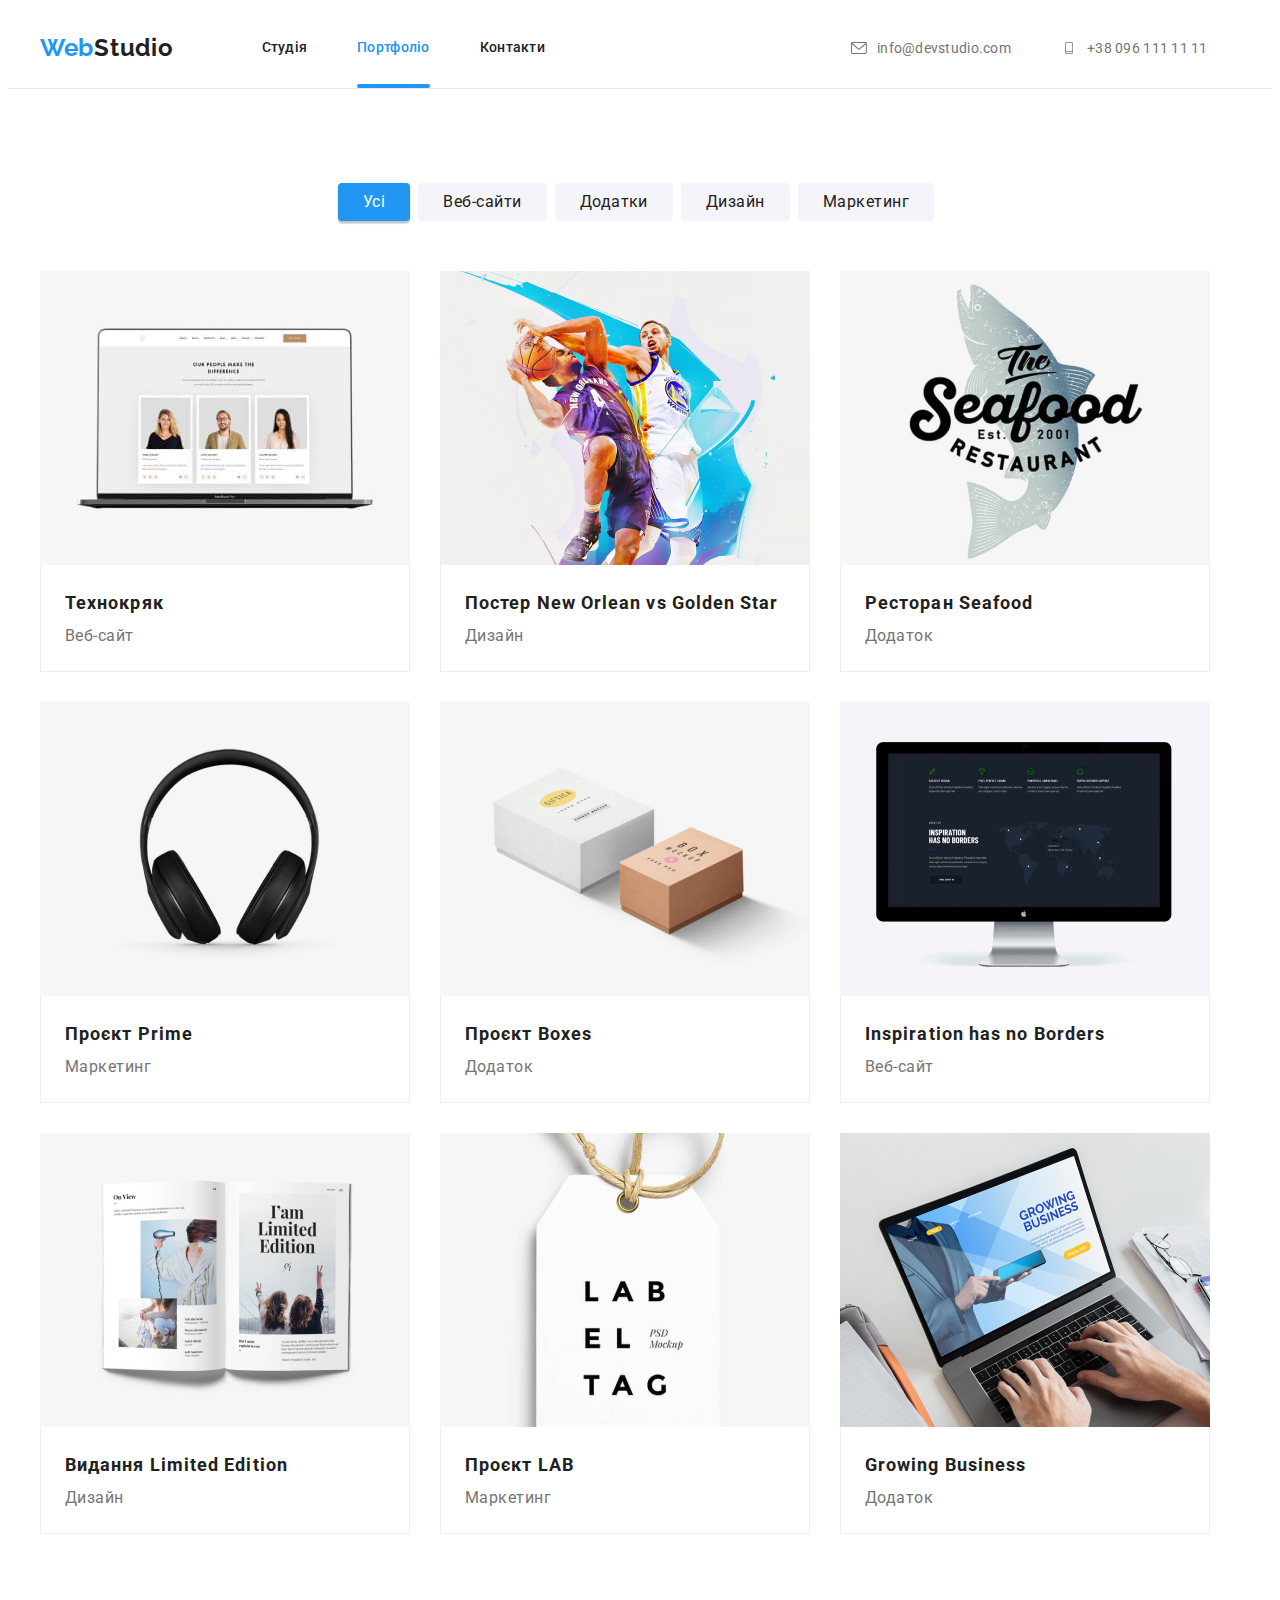
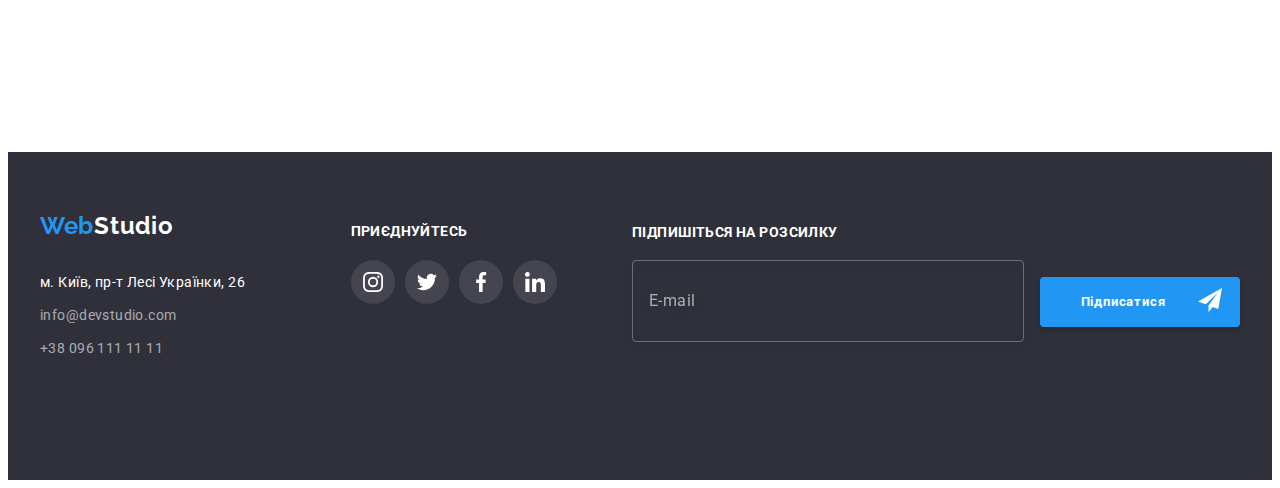
==== portfolio.html @ 5aa911b7 "Add files via upload" ====
<!DOCTYPE html>
<html lang="uk">
  <head>
    <meta charset="UTF-8" />
    <meta http-equiv="X-UA-Compatible" content="IE=edge" />
    <meta name="viewport" content="width=device-width, initial-scale=1.0" />
    <title>WebStudio</title>
    <link
      rel="stylesheet"
      href="https://cdnjs.cloudflare.com/ajax/libs/modern-normalize/1.1.0/modern-normalize.min.css"
      integrity="sha512-wpPYUAdjBVSE4KJnH1VR1HeZfpl1ub8YT/NKx4PuQ5NmX2tKuGu6U/JRp5y+Y8XG2tV+wKQpNHVUX03MfMFn9Q=="
      crossorigin="anonymous"
      referrerpolicy="no-referrer"
    />
    <link rel="stylesheet" href="./css/main.min.css" />
    <link rel="preconnect" href="https://fonts.googleapis.com" />
    <link rel="preconnect" href="https://fonts.gstatic.com" crossorigin />
    <link
      href="https://fonts.googleapis.com/css2?family=Raleway:wght@700&family=Roboto:wght@400;500;700;900&display=swap"
      rel="stylesheet"
    />
  </head>
  <body>
    <!----------------- HEADER ----------------------->

     <header class="header">
      <nav class="container header__nav">
        <a class="header__logo logo" href="#"
          >Web<span class="header__logo--color">Studio</span></a
        >
        <ul class="site-nav__list list">
          <li class="site-nav__item">
            <a
              href="./index.html"
              class="site-nav__link"
              >Студія</a
            >
          </li>
          <li class="site-nav__item">
            <a href="./portfolio.html" class="site-nav__link site-nav__link--current">Портфоліо</a>
          </li>
          <li class="site-nav__item">
            <a href="./contacts.html" class="site-nav__link">Контакти</a>
          </li>
        </ul>
        <ul class="auth-nav__list list">
          <li class="auth-nav__item">
            <a class="auth-nav__link" href="mailto:info@devstudio.com">
              <svg class="auth-nav__icon" width="16px" height="12px">
                <use href="./images/icons.svg#icon-mail"></use>
              </svg>
              info@devstudio.com</a
            >
          </li>
          <li class="auth-nav__item">
            <a class="auth-nav__link" href="tel:+380961111111">
              <svg class="auth-nav__icon" width="10px" height="16px">
                <use href="./images/icons.svg#icon-phone"></use>
              </svg>
              +38 096 111 11 11</a
            >
          </li>
        </ul>
      </nav>
    </header>
    <main>
      <!-----------our services  -->
      <section class="services section">
        <div class="container">
          <h1 class="services__title--hidden">наші послуги</h1>
          <ul class="services__list">
            <li class="services__item">
              <button type="button" class="services__button services__button--current">Усі</button>
            </li>
            <li class="services__item">
              <button type="button" class="services__button">Веб-сайти</button>
            </li>
            <li class="services__item">
              <button type="button" class="services__button">Додатки</button>
            </li>
            <li class="services__item">
              <button type="button" class="services__button">Дизайн</button>
            </li>
            <li class="services__item">
              <button type="button" class="services__button">Маркетинг</button>
            </li>
          </ul>
        </div>
        <!-----------------pages ---------------->
        <div class="container">
          <ul class="gallery__list">
            <li class="gallery__item">
              <a href="#" class="gallery__link">
                <div class="gallery__overlay">
                  <img
                    src="./images/img-2-1.jpg"
                    alt="єкран ноутбуку"
                    width="370"
                    height="294"
                  />
                  <p class="gallery__text">
                    Ресурс пропонує комплексні пропозиції з різним рівнем
                    функціоналу та сервісів. Все це дозволить відвідувачу
                    отримати вичерпні відомості про компанію чи приватну особу.
                  </p>
                </div>
                <div class="cards">
                  <h2 class="card__name">Технокряк</h2>
                  <p class="card__description">Веб-сайт</p>
                </div>
              </a>
            </li>
            <li class="gallery__item">
              <a href="#" class="gallery__link">
                <div class="gallery__overlay">
                  <img
                    src="./images/img-2-2.jpg"
                    alt="постер боскетболістів"
                    width="370"
                    height="294"
                  />
                  <p class="gallery__text">
                    Ресурс пропонує комплексні пропозиції з різним рівнем
                    функціоналу та сервісів. Все це дозволить відвідувачу
                    отримати вичерпні відомості про компанію чи приватну особу.
                  </p>
                </div>
                <div class="cards">
                  <h2 class="card__name">Постер New Orlean vs Golden Star</h2>
                  <p class="card__description">Дизайн</p>
                </div>
              </a>
            </li>
            <li class="gallery__item">
              <a href="#" class="gallery__link">
                <div class="gallery__overlay">
                  <img
                    src="./images/img-2-3.jpg"
                    alt="лого ресторану"
                    width="370"
                    height="294"
                  />
                  <p class="gallery__text">
                    Ресурс пропонує комплексні пропозиції з різним рівнем
                    функціоналу та сервісів. Все це дозволить відвідувачу
                    отримати вичерпні відомості про компанію чи приватну особу.
                  </p>
                </div>
                <div class="cards">
                  <h2 class="card__name">Ресторан Seafood</h2>
                  <p class="card__description">Додаток</p>
                </div>
              </a>
            </li>
            <li class="gallery__item">
              <a href="#" class="gallery__link">
                <div class="gallery__overlay">
                  <img
                    src="./images/img-2-4.jpg"
                    alt="навушники"
                    width="370"
                    height="294"
                  />
                  <p class="gallery__text">
                    Ресурс пропонує комплексні пропозиції з різним рівнем
                    функціоналу та сервісів. Все це дозволить відвідувачу
                    отримати вичерпні відомості про компанію чи приватну особу.
                  </p>
                </div>
                <div class="cards">
                  <h2 class="card__name">Проєкт Prime</h2>
                  <p class="card__description">Маркетинг</p>
                </div>
              </a>
            </li>
            <li class="gallery__item">
              <a href="#" class="gallery__link">
                <div class="gallery__overlay">
                  <img
                    src="./images/img-2-5.jpg"
                    alt="пара коробок"
                    width="370"
                    height="294"
                  />
                  <p class="gallery__text">
                    Ресурс пропонує комплексні пропозиції з різним рівнем
                    функціоналу та сервісів. Все це дозволить відвідувачу
                    отримати вичерпні відомості про компанію чи приватну особу.
                  </p>
                </div>
                <div class="cards">
                  <h2 class="card__name">Проєкт Boxes</h2>
                  <p class="card__description">Додаток</p>
                </div>
              </a>
            </li>
            <li class="gallery__item">
              <a href="#" class="gallery__link">
                <div class="gallery__overlay">
                  <img
                    src="./images/img-2-6.jpg"
                    alt="монітор"
                    width="370"
                    height="294"
                  />
                  <p class="gallery__text">
                    Ресурс пропонує комплексні пропозиції з різним рівнем
                    функціоналу та сервісів. Все це дозволить відвідувачу
                    отримати вичерпні відомості про компанію чи приватну особу.
                  </p>
                </div>
                <div class="cards">
                  <h2 class="card__name">Inspiration has no Borders</h2>
                  <p class="card__description">Веб-сайт</p>
                </div>
              </a>
            </li>
            <li class="gallery__item">
              <a href="#" class="gallery__link">
                <div class="gallery__overlay">
                  <img
                    src="./images/img-2-7.jpg"
                    alt="розгорнута книга"
                    width="370"
                    height="294"
                  />
                  <p class="gallery__text">
                    Ресурс пропонує комплексні пропозиції з різним рівнем
                    функціоналу та сервісів. Все це дозволить відвідувачу
                    отримати вичерпні відомості про компанію чи приватну особу.
                  </p>
                </div>
                <div class="cards">
                  <h2 class="card__name">Видання Limited Edition</h2>
                  <p class="card__description">Дизайн</p>
                </div>
              </a>
            </li>
            <li class="gallery__item">
              <a href="#" class="gallery__link">
                <div class="gallery__overlay">
                  <img
                    src="./images/img-2-8.jpg"
                    alt="лейбл "
                    width="370"
                    height="294"
                  />
                  <p class="gallery__text">
                    Ресурс пропонує комплексні пропозиції з різним рівнем
                    функціоналу та сервісів. Все це дозволить відвідувачу
                    отримати вичерпні відомості про компанію чи приватну особу.
                  </p>
                </div>
                <div class="cards">
                  <h2 class="card__name">Проєкт LAB</h2>
                  <p class="card__description">Маркетинг</p>
                </div>
              </a>
            </li>
            <li class="gallery__item">
              <a href="#" class="gallery__link">
                <div class="gallery__overlay">
                  <img
                    src="./images/img-2-9.jpg"
                    alt="ноутбук"
                    width="370"
                    height="294"
                  />
                  <p class="gallery__text">
                    Ресурс пропонує комплексні пропозиції з різним рівнем
                    функціоналу та сервісів. Все це дозволить відвідувачу
                    отримати вичерпні відомості про компанію чи приватну особу.
                  </p>
                </div>
                <div class="cards">
                  <h2 class="card__name">Growing Business</h2>
                  <p class="card__description">Додаток</p>
                </div>
              </a>
            </li>
          </ul>
        </div>
      </section>
    </main>
    <!---------------------footer ------------------------>

    <footer class="footer">
      <div class="container footer">
        <div class="footer__contact">
          <a href="./index.html" class="footer__logo logo"
            >Web<span class="footer__logo--color">Studio</span></a
          >
          <address>
            <ul class="contact__list">
              <li class="contact__item">
                <a
                  class=" contact__link"
                  href="https://goo.gl/maps/86U5GBCqMfjBJhed8"
                  target="_blank"
                  rel="noopener noreferrer nofollow"
                  >м. Київ, пр-т Лесі Українки, 26</a
                >
              </li>
              <li class="contact__item">
                <a class="contact__link contact__link--color" href="mailto:info@devstudio.com"
                  >info@devstudio.com</a
                >
              </li>
              <li class="contact__item">
                <a class="contact__link contact__link--color" href="tel:+380961111111"
                  >+38 096 111 11 11</a
                >
              </li>
            </ul>
          </address>
        </div>
        <div class="social">
          <h3 class="social__title">приєднуйтесь</h3>
          <ul class="social__list">
            <li class="social__item">
              <button class="social__button">
                <svg class="social__icon" width="20px" height="20px">
                  <use href="./images/icons.svg#icon-instagram"></use>
                </svg>
              </button>
            </li>
            <li class="social__item">
              <button class="social__button">
                <svg class="social__icon" width="20px" height="20px">
                  <use href="./images/icons.svg#icon-twitter"></use>
                </svg>
              </button>
            </li>
            <li class="social__item">
              <button class="social__button">
                <svg class="social__icon" width="20px" height="20px">
                  <use href="./images/icons.svg#icon-facebook"></use>
                </svg>
              </button>
            </li>
            <li class="social__item">
              <button class="social__button">
                <svg class="social__icon" width="20px" height="20px">
                  <use href="./images/icons.svg#icon-linkedin"></use>
                </svg>
              </button>
            </li>
          </ul>
        </div>
        <div class="mailing">
          <h3 class="mailing__title">підпишіться на розсилку</h3>
          <input class="mailing__email" type="email" placeholder="E-mail"  />
          <span class="mailing__span">
            <button class="mailing__button" type="submit" >Підписатися</button>
          <svg class="mailing__icon" width="24px" height="24px">
            <use href="./images/icons.svg#icon-telegram"></use>
          </svg>
          </span>
        </div>
      </div>
    </footer>
  </body>
</html>
---- css/main.min.css ----
p,h1,h2,h3,h4,h5,h6{margin:0}ul{margin:0;padding:0;font-style:normal}button{cursor:pointer}body{font-family:"Raleway","Roboto";font-style:normal}a{color:var(--primary-color);text-decoration:none}li{list-style:none}img{width:100%}.container{padding-left:15px;padding-right:15px;margin-left:auto;margin-right:auto}@media screen and (min-width: 480px){.container{width:480px}}@media screen and (min-width: 768px){.container{width:768px}}@media screen and (min-width: 1200px){.container{width:1200px}}.section{padding-top:60px;padding-bottom:60px}@media screen and (min-width: 1200px){.section{padding-top:94px;padding-bottom:94px}}.header{border-bottom:1px solid #ececec}.header__nav{display:flex;align-items:center;justify-content:space-between}.menu-mobile{display:none}.menu-mobile.is-open{display:block;position:absolute;background-color:#fff;top:0;left:0;width:100%;height:796px;padding-top:48px;padding-left:40px}.menu-button{border:0;background-color:#fff}.menu-button:hover,.menu-button:focus{fill:#2196f3}.menu-mobile__list{margin-bottom:302px}.menu-mobile__item{font-family:"Roboto";font-style:normal;font-weight:500;font-size:40px;line-height:47px;margin-bottom:32px;letter-spacing:.02em}.menu-mobile__item:hover,.menu-mobile__item:focus{color:#2196f3}.menu-mobile__link{display:block;font-family:"Roboto";font-style:normal;font-weight:500;font-size:34px;line-height:1.1764705882;letter-spacing:.02em;color:#757575;margin-bottom:32px}.menu-mobile__link:hover,.menu-mobile__link:focus{color:#2196f3}.menu-mobile__social-list{display:flex;justify-content:space-between}.menu-mobile__social-item{font-family:"Roboto";font-style:normal;font-weight:500;font-size:18px;line-height:22px;letter-spacing:.02em;color:#2196f3;padding:10px;border-right:1px solid rgba(33,33,33,.2)}.button-cross{position:absolute;top:20px;right:0}@media screen and (min-width: 768px){.menu-button{display:none}}.logo{margin:0;font-family:"Raleway",sans-serif;font-weight:700;font-size:26px;line-height:1.19;letter-spacing:.03em;color:#2196f3}.header__logo--color{color:#212121}@media screen and (min-width: 768px){.logo{font-size:24px}}.list{display:none}@media screen and (min-width: 768px){.list{display:flex}.site-nav__list{margin-left:88px;margin-right:96px}.site-nav__item{position:relative;font-family:"Roboto",sans-serif;font-weight:500;font-size:14px;line-height:1.14;letter-spacing:.02em;margin-right:50px;padding:32px 0;color:#212121}.site-nav__item:last-child{margin-right:0}.site-nav__link{fill:#757575;transition:color 250ms cubic-bezier(0.4, 0, 0.2, 1),fill 250ms cubic-bezier(0.4, 0, 0.2, 1)}.site-nav__link:hover,.site-nav__link:focus{color:#2196f3;fill:#2196f3}.site-nav__link::after{position:absolute;content:"";bottom:0;left:0;width:100%;height:4px;background:#2196f3;border-radius:2px;transform:scaleX(0);transition:transform 250ms cubic-bezier(0.4, 0, 0.2, 1)}.site-nav__link:hover::after{transform:scaleX(1)}.site-nav__link--current{color:#2196f3}.site-nav__link--current::after{transform:scaleX(1)}}@media screen and (min-width: 1200px){.list{display:flex}.site-nav__item{position:relative;font-family:"Roboto",sans-serif;font-weight:500;font-size:14px;line-height:1.14;letter-spacing:.02em;margin-right:50px;padding:32px 0;color:#212121}.site-nav__item:last-child{margin-right:0}.site-nav__link{fill:#757575;transition:color 250ms cubic-bezier(0.4, 0, 0.2, 1),fill 250ms cubic-bezier(0.4, 0, 0.2, 1)}.site-nav__link:hover,.site-nav__link:focus{color:#2196f3;fill:#2196f3}.site-nav__link::after{position:absolute;content:"";bottom:0;left:0;width:100%;height:4px;background:#2196f3;border-radius:2px;transform:scaleX(0);transition:transform 250ms cubic-bezier(0.4, 0, 0.2, 1)}.site-nav__link:hover::after{transform:scaleX(1)}.site-nav__link--current{color:#2196f3}.site-nav__link--current::after{transform:scaleX(1)}}@media screen and (min-width: 768px){.auth-nav__list{display:block}.auth-nav__link{display:flex;align-items:center;width:100%;font-family:"Roboto",sans-serif;font-size:12px;line-height:16px;letter-spacing:.02em;color:#757575;margin-right:50px;fill:#757575}.auth-nav__link:hover,.auth-nav__link:focus{color:#2196f3;fill:#2196f3;transition:color 250ms cubic-bezier(0.4, 0, 0.2, 1),fill 250ms cubic-bezier(0.4, 0, 0.2, 1)}.auth-nav__icon{width:16px;height:12px;margin-right:10px}}@media screen and (min-width: 1200px){.auth-nav__list{display:flex;margin-left:210px}.auth-nav__link{display:flex;align-items:center;width:100%;font-family:"Roboto",sans-serif;font-size:14px;line-height:16px;letter-spacing:.02em;color:#757575;margin-right:50px;fill:#757575}.auth-nav__link:hover,.auth-nav__link:focus{color:#2196f3;fill:#2196f3;transition:color 250ms cubic-bezier(0.4, 0, 0.2, 1),fill 250ms cubic-bezier(0.4, 0, 0.2, 1)}.auth-nav__icon{width:16px;height:12px;margin-right:10px}}.hero{width:100%;background-repeat:no-repeat;background-size:cover;text-align:center;background-image:linear-gradient(to right, rgba(47, 48, 58, 0.4), rgba(47, 48, 58, 0.4)),url("/images/bcg-mob.jpg")}@media screen and (min-width: 768px){.hero{background-image:linear-gradient(to right, rgba(47, 48, 58, 0.4), rgba(47, 48, 58, 0.4)),url("/images/bcg-tablet.jpg")}}.hero__title{width:360px;font-family:"Roboto",sans-serif;font-size:26px;line-height:1.6153846154;letter-spacing:.06em;text-transform:uppercase;margin:0 auto;padding-top:118px;color:#fff;text-align:center}.hero__button{font-family:"Roboto",sans-serif;font-weight:700;font-size:16px;line-height:1.875;letter-spacing:.06em;border:none;border-radius:4px;padding:10px 24px;margin-top:30px;background-color:#2196f3;color:#fff;box-shadow:0px 4px 4px rgba(0,0,0,.15);cursor:pointer;transition:background-color 250ms var(--timing-function)}.hero__button:hover,.hero__button:focus{background-color:#188ce8}@media screen and (min-width: 1200px){.hero{height:600px;color:#fff;text-align:center;background-repeat:no-repeat;background-position:center;background-image:linear-gradient(to right, rgba(47, 48, 58, 0.4), rgba(47, 48, 58, 0.4)),url("../images/background-img.jpg")}.hero__title{width:696px;font-family:"Roboto",sans-serif;font-size:44px;line-height:1.36;padding-top:106px}.hero__button{font-family:"Roboto",sans-serif;font-weight:700;font-size:16px;line-height:1.87;letter-spacing:.06em;border:none;border-radius:4px;padding:10px 32px;margin-top:30px;background-color:#2196f3;color:#fff;box-shadow:0px 4px 4px rgba(0,0,0,.15);cursor:pointer;transition:background-color 250ms var(--timing-function)}.hero__button:hover,.hero__button:focus{background-color:#188ce8}}.backdrop{display:block;position:fixed;top:0;left:0;width:100%;height:100%;background-color:rgba(0,0,0,.2);opacity:1;transition:opacity 1200ms cubic-bezier(0.4, 0, 0.2, 1)}.backdrop.is-hidden{opacity:0;pointer-events:none}.backdrop.is-hidden .modal{transform:translate(-50%, -50%) scale(0.3)}@media screen and (min-width: 1200px){.backdrop{display:block;position:fixed;top:0;left:0;width:100%;height:100%;background-color:rgba(0,0,0,.2);opacity:1;transition:opacity 1200ms cubic-bezier(0.4, 0, 0.2, 1)}.backdrop.is-hidden{opacity:0;pointer-events:none}.backdrop.is-hidden .modal{transform:translate(-50%, -50%) scale(0.3)}}.modal{position:absolute;top:50%;left:50%;width:450px;padding:40px;background-color:#fff;transform:translate(-50%, -50%) scale(1) rotate(360deg);transition:transform 1200ms cubic-bezier(0.4, 0, 0.2, 1)}.topic-options{display:flex;flex-direction:column}.topic-options__title{font-family:"Roboto";font-weight:700;font-size:20px;line-height:23px;text-align:center;letter-spacing:.03em;color:#212121;margin-bottom:12px}.topic-options__label{position:relative;width:100%;text-align:left;font-family:"Roboto";font-weight:400;font-size:12px;line-height:14px;letter-spacing:.01em;color:#757575;justify-content:left}.topic-options__input{width:100%;height:40px;border:1px solid rgba(33,33,33,.2);border-radius:4px;padding-left:42px;padding-top:12px;padding-bottom:12px;margin-top:4px;margin-bottom:10px}.topic-options__input:hover,.topic-options__input:focus{border:1px solid #2196f3}.topic-options__input:hover+.topic-options__icon,.topic-options__input:focus+.topic-options__icon{fill:#2196f3;transition:background-color 250ms cubic-bezier(0.4, 0, 0.2, 1),fill 250ms cubic-bezier(0.4, 0, 0.2, 1)}.topic-options__icon{position:absolute;top:55%;left:13px;transform:translateY(-50%)}.topic-options__textarea{width:100%;height:120px;resize:none;padding:12px 16px;margin-bottom:20px;font-family:"Roboto";font-style:normal;font-weight:400;font-size:12px;line-height:14px;letter-spacing:.01em}.checkbox__label{display:flex;align-items:center;margin-bottom:30px;padding-left:13px;color:#757575;font-family:"Roboto";font-weight:400;font-size:12px;line-height:14px;letter-spacing:.01em}.checkbox__input{position:absolute;-webkit-appearance:none;-moz-appearance:none;appearance:none;display:inline-block}.checkbox__input:checked+.checkbox__icon{background-color:#2196f3;background-origin:border-box;border-color:#2196f3;transition:background-color 250ms cubic-bezier(0.4, 0, 0.2, 1)}.checkbox__icon{display:inline-block;width:16px;height:15px;background-image:url(../images/icon-check.svg);border:2px solid #2a2a2a;border-radius:2px;margin-right:7px}.checkbox__link{color:#2196f3;-webkit-text-decoration-line:underline;text-decoration-line:underline;margin-left:3px}.topic-options__button{display:flex;justify-content:center}.topic-options__send{background:#2196f3;border-radius:4px;padding:10px 52px;font-family:"Roboto";font-weight:700;font-size:16px;line-height:30px;letter-spacing:.06em;color:#fff;border:none;box-shadow:0px 4px 4px rgba(0,0,0,.15);transition:background-color 250ms cubic-bezier(0.4, 0, 0.2, 1)}.topic-options__send:hover,.topic-options__send:focus{background-color:#188ce8}.topic-options__close-btn{position:absolute;right:8px;top:8px;width:30px;height:30px;border-radius:50%;background:#fff;border:1px solid rgba(0,0,0,.1)}.topic-options__close-btn:hover .topic-options__icon-close{fill:#2196f3}.topic-options__icon-close{fill:#000}.features__title--hidden,.services__title--hidden{position:absolute;width:1px;height:1px;margin:-1px;border:0;padding:0;white-space:nowrap;overflow:hidden}.features__title{font-family:"Roboto",sans-serif;font-size:14px;line-height:1.14;letter-spacing:.03em;text-transform:uppercase;margin-bottom:10px;color:#212121;text-align:center}.features__item{width:100%}.features__item:nth-last-child(1){margin-right:0}.features__text{font-family:"Roboto",sans-serif;font-size:14px;line-height:1.71;letter-spacing:.03em;color:#757575;margin-bottom:30px}.features__icon{display:flex;height:120px;background:#f5f4fa;border-radius:4px;margin-bottom:30px;justify-content:center;align-items:center}@media screen and (min-width: 768px)and (max-width: 1199px){.features__title{text-align:left}.features__list{display:flex;flex-wrap:wrap;gap:30px}.features__item{width:100%;flex-basis:calc((100% - 90px)/2)}}@media screen and (min-width: 1200px){.features__list{display:flex;justify-content:space-between}.features__item{width:270px;margin-right:30px}.features__item:nth-last-child(1){margin-right:0}.features__text{font-family:"Roboto",sans-serif;font-size:14px;line-height:1.71;letter-spacing:.03em;color:#757575}.features__icon{display:flex;height:120px;background:#f5f4fa;border-radius:4px;margin-bottom:30px;justify-content:center;align-items:center}}.work{display:none}@media screen and (min-width: 1200px){.work{display:block;text-align:center}.work__list{display:flex}.work__title{font-family:"Roboto",sans-serif;font-size:36px;line-height:1.16;letter-spacing:.03em;margin-bottom:50px;color:#212121}.work__item{position:relative;display:flex}.work__item:not(:last-child){margin-right:30px}.work__text{position:absolute;width:100%;height:70px;bottom:0;background:rgba(47,48,58,.8);font-family:"Roboto";font-size:14px;line-height:16px;padding-top:27px;letter-spacing:.03em;text-transform:uppercase;color:#fff}}.team{background:#f5f4fa;text-align:center}.team__title{font-family:"Roboto",sans-serif;font-size:28px;line-height:1.1785714286;letter-spacing:.03em;padding-bottom:30px;color:#212121}.team__item{background:#fff;box-shadow:0px 1px 3px rgba(0,0,0,.12),0px 1px 1px rgba(0,0,0,.14),0px 2px 1px rgba(0,0,0,.2);border-radius:0px 0px 4px 4px;margin-bottom:20px}.team__name{font-family:"Roboto",sans-serif;font-weight:500;font-size:16px;line-height:1.18;letter-spacing:.03em;padding-top:30px;color:#212121}.team__profession{font-family:"Roboto",sans-serif;font-size:16px;line-height:1.18;letter-spacing:.03em;padding-top:10px;padding-bottom:30px;color:#757575}.social-link__button{width:44px;height:44px;background-color:inherit;border:none;border-radius:50%;padding:12px;margin-bottom:30px;fill:#757575;transition:background-color 250ms cubic-bezier(0.4, 0, 0.2, 1),fill 250ms cubic-bezier(0.4, 0, 0.2, 1)}.social-link__button:hover{background-color:#2196f3;fill:#fff}.social-link__icon{width:20px;height:20px}@media screen and (min-width: 768px)and (max-width: 1199px){.team__list{display:flex;flex-wrap:wrap;gap:30px}.team__item{width:100%;flex-basis:calc((100% - 60px)/2)}}@media screen and (min-width: 1200px){.team__title{font-family:"Roboto",sans-serif;font-size:36px;line-height:1.16;padding-bottom:50px}.team__list{display:flex}.team__item:not(:last-child){margin-right:30px}}.clients__list{display:flex;flex-wrap:wrap;gap:30px}.clients__title{font-family:"Roboto";font-size:28px;line-height:1.1785714286;text-align:center;letter-spacing:.03em;margin-bottom:30px;color:#212121}.clients__button{width:210px;height:92px;padding:16px 32px;background-color:unset;border:1px solid #afb1b8;border-radius:4px;fill:#afb1b8;transition:border-color 250ms cubic-bezier(0.4, 0, 0.2, 1),fill 250ms cubic-bezier(0.4, 0, 0.2, 1)}.clients__button:hover,.clients__button:focus{fill:#2196f3;border-color:#2196f3}.clients__item{flex-basis:calc((100% - 60px)/2)}@media screen and (min-width: 768px){.clients__item{flex-basis:calc((100% - 90px)/3)}}@media screen and (min-width: 1200px){.clients__button{width:170px}.clients__item{flex-basis:calc((100% - 180px)/6)}}.footer{background-color:#2f303a;text-align:center}.footer__logo--color{color:#fff}@media screen and (min-width: 768px){.footer__tablet{display:flex;flex-wrap:wrap;justify-content:space-between;align-items:baseline}}@media screen and (min-width: 1200px){.footer{display:flex;text-align:left;justify-content:space-between;padding-bottom:30px}.footer__tablet{display:flex}.footer__contact{padding-top:60px}}.contact__list{margin-top:20px;margin-bottom:60px}.contact__item{margin-top:8px}.contact__link{font-family:"Roboto",sans-serif;font-size:14px;line-height:1.71;letter-spacing:.03em;color:#fff;margin-bottom:9px}.contact__link:hover,.contact__link:focus{color:#2196f3}.contact__link--color{color:rgba(255,255,255,.6)}@media screen and (min-width: 1200px){.contact__item:first-child{margin-top:30px}.contact__item:not(:last-child){margin-bottom:9px}}.social__title{font-family:"Roboto";font-size:14px;line-height:1.14;letter-spacing:.03em;margin-bottom:20px;text-transform:uppercase;color:#fff}.social__list{display:flex;justify-content:center;margin-bottom:60px}.social__item:not(:last-child){margin-right:10px}.social__button{border-radius:50%;width:44px;height:44px;border:none;padding:12px;fill:#fff;background:rgba(255,255,255,.1);transition:background-color 250ms cubic-bezier(0.4, 0, 0.2, 1)}.social__button:hover,.social__button:focus{background-color:#2196f3}@media screen and (min-width: 1200px){.social{margin-left:70px;padding-top:72px}.social__button{border-radius:50%;width:44px;height:44px;border:none;padding:12px;fill:#fff;background:rgba(255,255,255,.1);transition:background-color 250ms cubic-bezier(0.4, 0, 0.2, 1)}.social__button:hover,.social__button:focus{background-color:#2196f3}}.mailing__title{font-family:"Roboto";font-size:14px;line-height:16px;letter-spacing:.03em;text-transform:uppercase;color:#fff;margin-bottom:20px}.mailing__email{width:100%;height:50px;padding:15px 16px;border:1px solid rgba(255,255,255,.3);filter:drop-shadow(0px 4px 4px rgba(0, 0, 0, 0.15));border-radius:4px;background-color:inherit;margin-bottom:20px;color:#fff}.mailing__email::-moz-placeholder{font-family:"Roboto";font-size:16px;line-height:1.25;letter-spacing:.03em;color:rgba(255,255,255,.6)}.mailing__email:-ms-input-placeholder{font-family:"Roboto";font-size:16px;line-height:1.25;letter-spacing:.03em;color:rgba(255,255,255,.6)}.mailing__email::placeholder{font-family:"Roboto";font-size:16px;line-height:1.25;letter-spacing:.03em;color:rgba(255,255,255,.6)}.mailing__button{width:200px;background:#2196f3;box-shadow:0px 4px 4px rgba(0,0,0,.15);border-radius:4px;font-family:"Roboto";font-weight:700;line-height:30px;letter-spacing:.06em;color:#fff;margin-left:12px;padding:10px 62px 10px 28px;border:none}.mailing__span{position:relative}.mailing__icon{position:absolute;left:80%;top:50%;transform:translateY(-50%)}@media screen and (min-width: 1200px){.mailing{margin-left:40px;padding-top:72px}.mailing__title{font-family:"Roboto";font-size:14px;line-height:16px;letter-spacing:.03em;text-transform:uppercase;color:#fff;margin-bottom:20px}.mailing__email{width:358px}.mailing__span{position:relative}.mailing__icon{position:absolute;left:80%;top:50%;transform:translateY(-50%)}}@media screen and (min-width: 1200px){.services__list{display:flex;justify-content:center;margin-bottom:50px}.services__item{margin-right:8px}.services__button{font-family:"Roboto",sans-serif;font-size:16px;line-height:1.62;letter-spacing:.03em;padding:6px 25px;background-color:#f5f4fa;border:0;border-radius:4px;cursor:pointer;color:#212121;transition:background-color 250ms cubic-bezier(0.4, 0, 0.2, 1),color 250ms cubic-bezier(0.4, 0, 0.2, 1)}.services__button:hover,.services__button:focus{background-color:#2196f3;color:#fff;box-shadow:0px 3px 1px rgba(0,0,0,.1),0px 1px 2px rgba(0,0,0,.08),0px 2px 2px rgba(0,0,0,.12)}.services__button--current{background-color:#2196f3;color:#fff;box-shadow:0px 3px 1px rgba(0,0,0,.1),0px 1px 2px rgba(0,0,0,.08),0px 2px 2px rgba(0,0,0,.12)}}@media screen and (min-width: 1200px){.gallery__list{display:flex;flex-wrap:wrap;padding-bottom:94px}.gallery__item{margin-right:30px;margin-bottom:30px}.gallery__item:hover{box-shadow:0px 1px 1px rgba(0,0,0,.12),0px 4px 4px rgba(0,0,0,.06),1px 4px 6px rgba(0,0,0,.16)}.gallery__item:nth-child(3n){margin-right:0px}.gallery__overlay{position:relative;display:flex}.gallery__overlay::before{position:absolute;content:"";width:100%;height:100%;background-color:rgba(33,150,243,.9);transform:scaleY(0);transform-origin:bottom;transition:transform 250ms cubic-bezier(0.4, 0, 0.2, 1)}.gallery__text{position:absolute;width:100%;height:100%;left:0;top:0;padding:63px 24px;font-size:18px;line-height:1.5555555556;letter-spacing:.03em;color:#fff;transform:scaleY(0);transform-origin:bottom;transition:transform 250ms cubic-bezier(0.4, 0, 0.2, 1)}.gallery__link:hover .gallery__overlay::before{transform:scaleY(1)}.gallery__link:hover .gallery__text{transform:scaleY(1)}}@media screen and (min-width: 1200px){.cards{border-right:1px solid #eee;border-left:1px solid #eee;border-bottom:1px solid #eee;padding:20px 24px}.card__name{font-family:"Roboto",sans-serif;font-size:18px;line-height:2;letter-spacing:.06em;color:#212121}.card__description{font-family:"Roboto",sans-serif;font-size:16px;line-height:1.88;letter-spacing:.03em;color:#757575}}/*# sourceMappingURL=main.min.css.map */
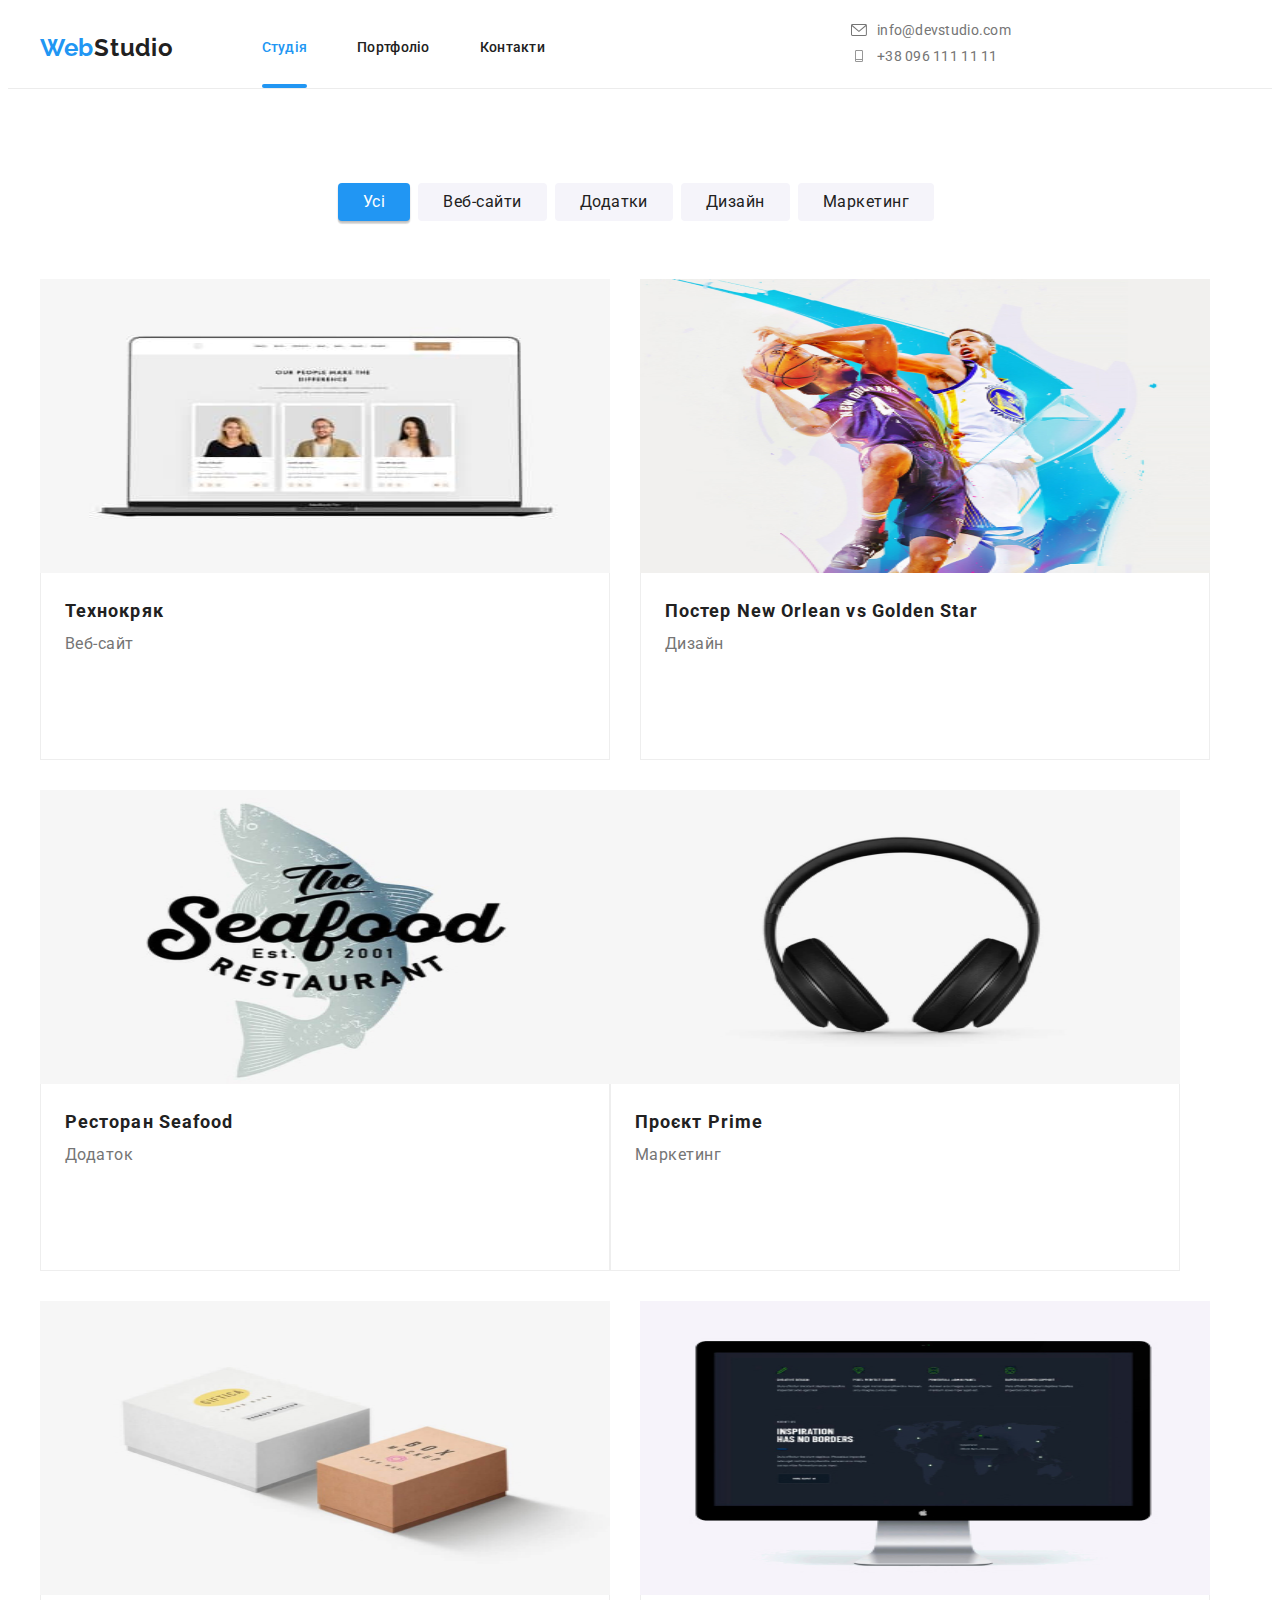
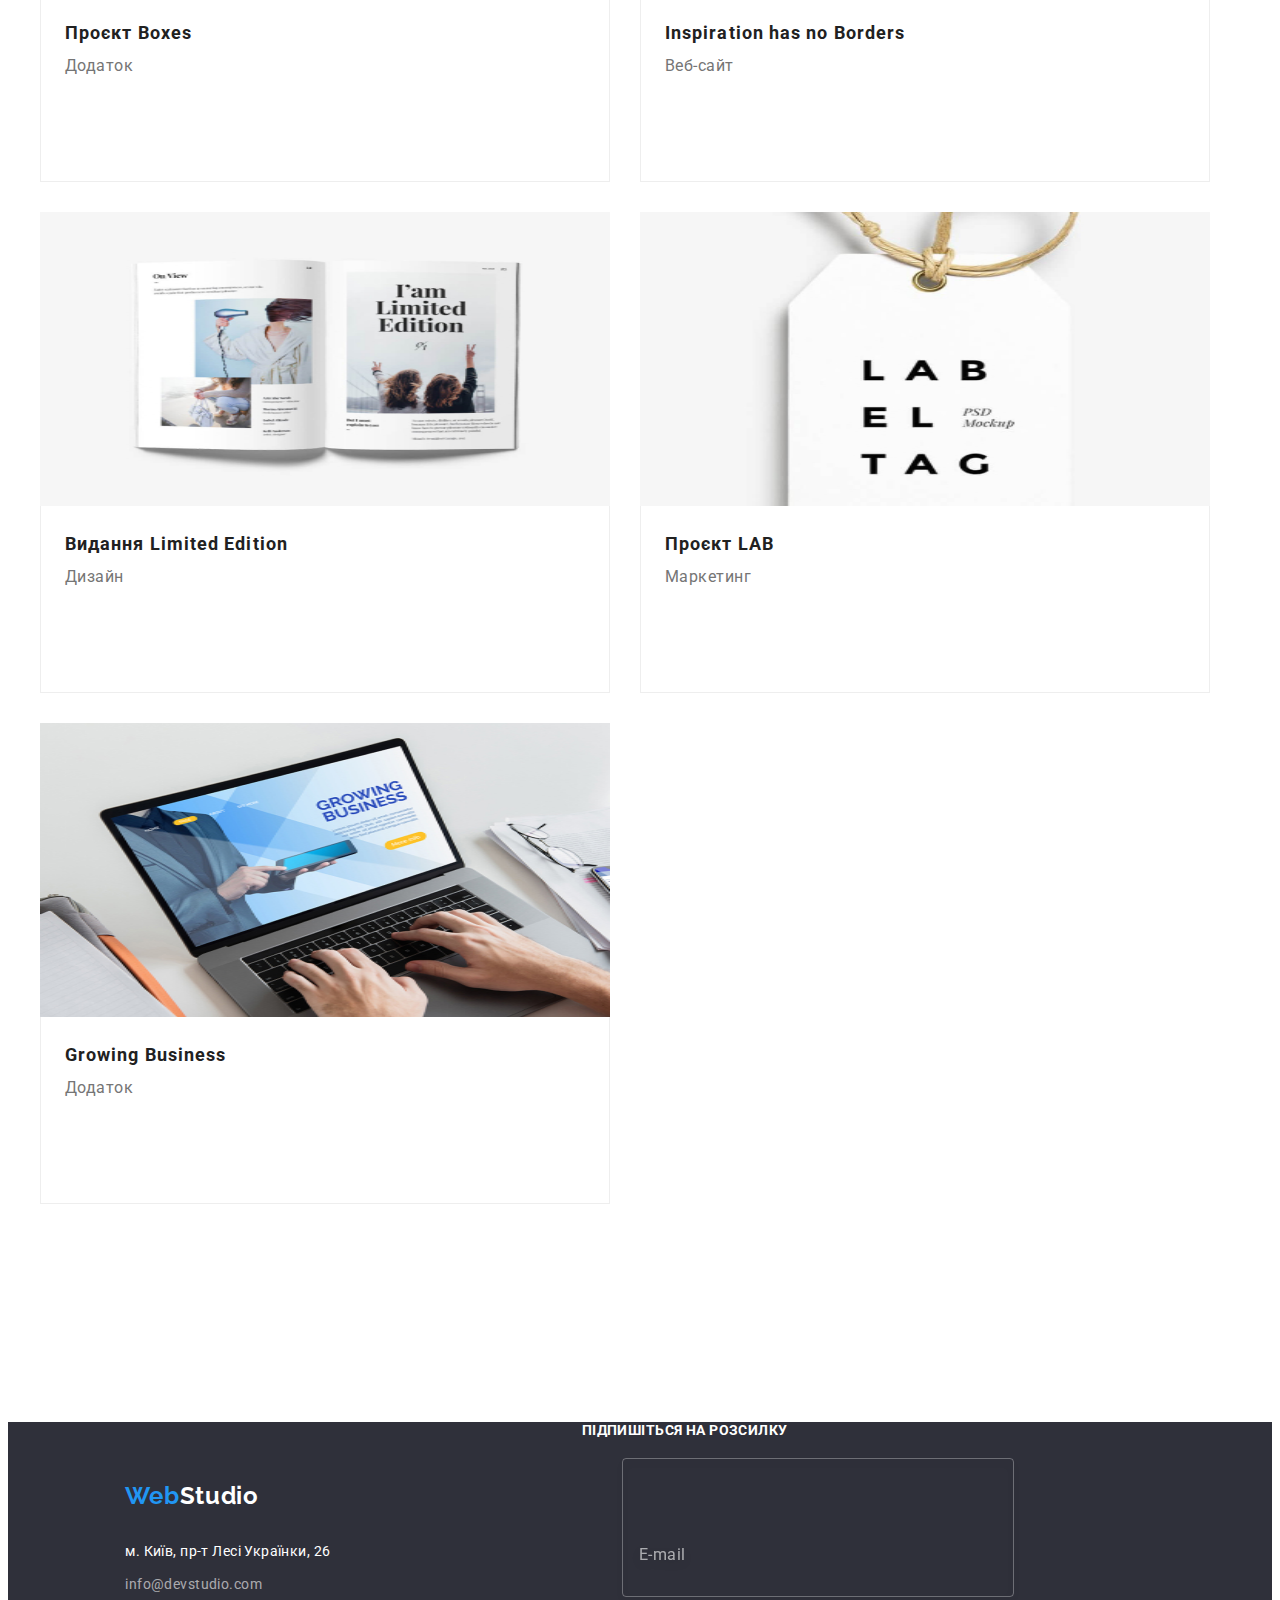
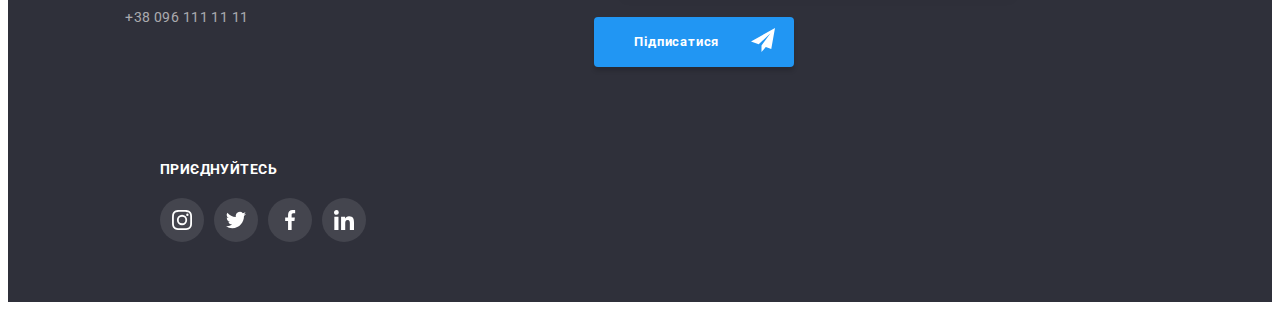
==== commit dcfd93e7: "ready" ====
--- a/portfolio.html
+++ b/portfolio.html
@@ -28,16 +28,48 @@
         <a class="header__logo logo" href="#"
           >Web<span class="header__logo--color">Studio</span></a
         >
+        <button type="button" class="menu-button js-open-menu">
+          <svg class="menu__icon" width="40px" height="40px">
+            <use class="icon-menu" href="./images/icons.svg#icon-menu"></use>
+          </svg>
+        </button>
+        <div class="menu-mobile js-menu-container">
+          <button type="button" class="menu-button button-cross js-close-menu">
+            <svg width="40px" height="40px">
+              <use
+                class="icon-cross"
+                href="./images/icons.svg#icon-cross2"
+              ></use>
+            </svg>
+          </button>
+          <ul class="menu-mobile__list">
+            <li class="menu-mobile__item">Студія</li>
+            <li class="menu-mobile__item"><a href="./portfolio.html">Портфоліо</a></li>
+            <li class="menu-mobile__item">Контакти</li>
+          </ul>
+          <a class="menu-mobile__link" href="tel:+380961111111"
+            >+380961111111</a
+          >
+          <a class="menu-mobile__link" href="mailto:info@devstudio.com"
+            >info@devstudio.com</a
+          >
+          <ul class="menu-mobile__social-list">
+            <li class="menu-mobile__social-item">Instagram</li>
+            <li class="menu-mobile__social-item">Twitter</li>
+            <li class="menu-mobile__social-item">Facebook</li>
+            <li class="menu-mobile__social-item">LinkedIn</li>
+          </ul>
+        </div>
         <ul class="site-nav__list list">
           <li class="site-nav__item">
             <a
               href="./index.html"
-              class="site-nav__link"
+              class="site-nav__link site-nav__link--current"
               >Студія</a
             >
           </li>
           <li class="site-nav__item">
-            <a href="./portfolio.html" class="site-nav__link site-nav__link--current">Портфоліо</a>
+            <a href="./portfolio.html" class="site-nav__link">Портфоліо</a>
           </li>
           <li class="site-nav__item">
             <a href="./contacts.html" class="site-nav__link">Контакти</a>
@@ -55,10 +87,7 @@
           <li class="auth-nav__item">
             <a class="auth-nav__link" href="tel:+380961111111">
               <svg class="auth-nav__icon" width="10px" height="16px">
-                <use href="./images/icons.svg#icon-phone"></use>
-              </svg>
-              +38 096 111 11 11</a
-            >
+                <use href="./images/icons.svg#icon-phone"></use></svg>+38 096 111 11 11</a>
           </li>
         </ul>
       </nav>
@@ -285,79 +314,86 @@
     <!---------------------footer ------------------------>
 
     <footer class="footer">
-      <div class="container footer">
-        <div class="footer__contact">
-          <a href="./index.html" class="footer__logo logo"
-            >Web<span class="footer__logo--color">Studio</span></a
-          >
-          <address>
-            <ul class="contact__list">
-              <li class="contact__item">
-                <a
-                  class=" contact__link"
-                  href="https://goo.gl/maps/86U5GBCqMfjBJhed8"
-                  target="_blank"
-                  rel="noopener noreferrer nofollow"
-                  >м. Київ, пр-т Лесі Українки, 26</a
-                >
+      <div class="section container footer">
+        <div class="footer__tablet">
+          <div class="footer__contact">
+            <a href="./index.html" class="footer__logo logo"
+              >Web<span class="footer__logo--color">Studio</span></a
+            >
+            <address>
+              <ul class="contact__list">
+                <li class="contact__item">
+                  <a
+                    class="contact__link"
+                    href="https://goo.gl/maps/86U5GBCqMfjBJhed8"
+                    target="_blank"
+                    rel="noopener noreferrer nofollow"
+                    >м. Київ, пр-т Лесі Українки, 26</a
+                  >
+                </li>
+                <li class="contact__item">
+                  <a
+                    class="contact__link contact__link--color"
+                    href="mailto:info@devstudio.com"
+                    >info@devstudio.com</a
+                  >
+                </li>
+                <li class="contact__item">
+                  <a
+                    class="contact__link contact__link--color"
+                    href="tel:+380961111111"
+                    >+38 096 111 11 11</a
+                  >
+                </li>
+              </ul>
+            </address>
+          </div>
+          <div class="social">
+            <h3 class="social__title">приєднуйтесь</h3>
+            <ul class="social__list">
+              <li class="social__item">
+                <button class="social__button">
+                  <svg class="social__icon" width="20px" height="20px">
+                    <use href="./images/icons.svg#icon-instagram"></use>
+                  </svg>
+                </button>
               </li>
-              <li class="contact__item">
-                <a class="contact__link contact__link--color" href="mailto:info@devstudio.com"
-                  >info@devstudio.com</a
-                >
+              <li class="social__item">
+                <button class="social__button">
+                  <svg class="social__icon" width="20px" height="20px">
+                    <use href="./images/icons.svg#icon-twitter"></use>
+                  </svg>
+                </button>
               </li>
-              <li class="contact__item">
-                <a class="contact__link contact__link--color" href="tel:+380961111111"
-                  >+38 096 111 11 11</a
-                >
+              <li class="social__item">
+                <button class="social__button">
+                  <svg class="social__icon" width="20px" height="20px">
+                    <use href="./images/icons.svg#icon-facebook"></use>
+                  </svg>
+                </button>
+              </li>
+              <li class="social__item">
+                <button class="social__button">
+                  <svg class="social__icon" width="20px" height="20px">
+                    <use href="./images/icons.svg#icon-linkedin"></use>
+                  </svg>
+                </button>
               </li>
             </ul>
-          </address>
-        </div>
-        <div class="social">
-          <h3 class="social__title">приєднуйтесь</h3>
-          <ul class="social__list">
-            <li class="social__item">
-              <button class="social__button">
-                <svg class="social__icon" width="20px" height="20px">
-                  <use href="./images/icons.svg#icon-instagram"></use>
-                </svg>
-              </button>
-            </li>
-            <li class="social__item">
-              <button class="social__button">
-                <svg class="social__icon" width="20px" height="20px">
-                  <use href="./images/icons.svg#icon-twitter"></use>
-                </svg>
-              </button>
-            </li>
-            <li class="social__item">
-              <button class="social__button">
-                <svg class="social__icon" width="20px" height="20px">
-                  <use href="./images/icons.svg#icon-facebook"></use>
-                </svg>
-              </button>
-            </li>
-            <li class="social__item">
-              <button class="social__button">
-                <svg class="social__icon" width="20px" height="20px">
-                  <use href="./images/icons.svg#icon-linkedin"></use>
-                </svg>
-              </button>
-            </li>
-          </ul>
+          </div>
         </div>
         <div class="mailing">
           <h3 class="mailing__title">підпишіться на розсилку</h3>
-          <input class="mailing__email" type="email" placeholder="E-mail"  />
+          <input class="mailing__email" type="email" placeholder="E-mail" />
           <span class="mailing__span">
-            <button class="mailing__button" type="submit" >Підписатися</button>
-          <svg class="mailing__icon" width="24px" height="24px">
-            <use href="./images/icons.svg#icon-telegram"></use>
-          </svg>
+            <button class="mailing__button" type="submit">Підписатися</button>
+            <svg class="mailing__icon" width="24px" height="24px">
+              <use href="./images/icons.svg#icon-telegram"></use>
+            </svg>
           </span>
         </div>
       </div>
     </footer>
+    <script src="./js/menu.js"></script>
   </body>
 </html>
--- a/css/main.min.css
+++ b/css/main.min.css
@@ -1 +1 @@
-p,h1,h2,h3,h4,h5,h6{margin:0}ul{margin:0;padding:0;font-style:normal}button{cursor:pointer}body{font-family:"Raleway","Roboto";font-style:normal}a{color:var(--primary-color);text-decoration:none}li{list-style:none}img{width:100%}.container{padding-left:15px;padding-right:15px;margin-left:auto;margin-right:auto}@media screen and (min-width: 480px){.container{width:480px}}@media screen and (min-width: 768px){.container{width:768px}}@media screen and (min-width: 1200px){.container{width:1200px}}.section{padding-top:60px;padding-bottom:60px}@media screen and (min-width: 1200px){.section{padding-top:94px;padding-bottom:94px}}.header{border-bottom:1px solid #ececec}.header__nav{display:flex;align-items:center;justify-content:space-between}.menu-mobile{display:none}.menu-mobile.is-open{display:block;position:absolute;background-color:#fff;top:0;left:0;width:100%;height:796px;padding-top:48px;padding-left:40px}.menu-button{border:0;background-color:#fff}.menu-button:hover,.menu-button:focus{fill:#2196f3}.menu-mobile__list{margin-bottom:302px}.menu-mobile__item{font-family:"Roboto";font-style:normal;font-weight:500;font-size:40px;line-height:47px;margin-bottom:32px;letter-spacing:.02em}.menu-mobile__item:hover,.menu-mobile__item:focus{color:#2196f3}.menu-mobile__link{display:block;font-family:"Roboto";font-style:normal;font-weight:500;font-size:34px;line-height:1.1764705882;letter-spacing:.02em;color:#757575;margin-bottom:32px}.menu-mobile__link:hover,.menu-mobile__link:focus{color:#2196f3}.menu-mobile__social-list{display:flex;justify-content:space-between}.menu-mobile__social-item{font-family:"Roboto";font-style:normal;font-weight:500;font-size:18px;line-height:22px;letter-spacing:.02em;color:#2196f3;padding:10px;border-right:1px solid rgba(33,33,33,.2)}.button-cross{position:absolute;top:20px;right:0}@media screen and (min-width: 768px){.menu-button{display:none}}.logo{margin:0;font-family:"Raleway",sans-serif;font-weight:700;font-size:26px;line-height:1.19;letter-spacing:.03em;color:#2196f3}.header__logo--color{color:#212121}@media screen and (min-width: 768px){.logo{font-size:24px}}.list{display:none}@media screen and (min-width: 768px){.list{display:flex}.site-nav__list{margin-left:88px;margin-right:96px}.site-nav__item{position:relative;font-family:"Roboto",sans-serif;font-weight:500;font-size:14px;line-height:1.14;letter-spacing:.02em;margin-right:50px;padding:32px 0;color:#212121}.site-nav__item:last-child{margin-right:0}.site-nav__link{fill:#757575;transition:color 250ms cubic-bezier(0.4, 0, 0.2, 1),fill 250ms cubic-bezier(0.4, 0, 0.2, 1)}.site-nav__link:hover,.site-nav__link:focus{color:#2196f3;fill:#2196f3}.site-nav__link::after{position:absolute;content:"";bottom:0;left:0;width:100%;height:4px;background:#2196f3;border-radius:2px;transform:scaleX(0);transition:transform 250ms cubic-bezier(0.4, 0, 0.2, 1)}.site-nav__link:hover::after{transform:scaleX(1)}.site-nav__link--current{color:#2196f3}.site-nav__link--current::after{transform:scaleX(1)}}@media screen and (min-width: 1200px){.list{display:flex}.site-nav__item{position:relative;font-family:"Roboto",sans-serif;font-weight:500;font-size:14px;line-height:1.14;letter-spacing:.02em;margin-right:50px;padding:32px 0;color:#212121}.site-nav__item:last-child{margin-right:0}.site-nav__link{fill:#757575;transition:color 250ms cubic-bezier(0.4, 0, 0.2, 1),fill 250ms cubic-bezier(0.4, 0, 0.2, 1)}.site-nav__link:hover,.site-nav__link:focus{color:#2196f3;fill:#2196f3}.site-nav__link::after{position:absolute;content:"";bottom:0;left:0;width:100%;height:4px;background:#2196f3;border-radius:2px;transform:scaleX(0);transition:transform 250ms cubic-bezier(0.4, 0, 0.2, 1)}.site-nav__link:hover::after{transform:scaleX(1)}.site-nav__link--current{color:#2196f3}.site-nav__link--current::after{transform:scaleX(1)}}@media screen and (min-width: 768px){.auth-nav__list{display:block}.auth-nav__link{display:flex;align-items:center;width:100%;font-family:"Roboto",sans-serif;font-size:12px;line-height:16px;letter-spacing:.02em;color:#757575;margin-right:50px;fill:#757575}.auth-nav__link:hover,.auth-nav__link:focus{color:#2196f3;fill:#2196f3;transition:color 250ms cubic-bezier(0.4, 0, 0.2, 1),fill 250ms cubic-bezier(0.4, 0, 0.2, 1)}.auth-nav__icon{width:16px;height:12px;margin-right:10px}}@media screen and (min-width: 1200px){.auth-nav__list{display:flex;margin-left:210px}.auth-nav__link{display:flex;align-items:center;width:100%;font-family:"Roboto",sans-serif;font-size:14px;line-height:16px;letter-spacing:.02em;color:#757575;margin-right:50px;fill:#757575}.auth-nav__link:hover,.auth-nav__link:focus{color:#2196f3;fill:#2196f3;transition:color 250ms cubic-bezier(0.4, 0, 0.2, 1),fill 250ms cubic-bezier(0.4, 0, 0.2, 1)}.auth-nav__icon{width:16px;height:12px;margin-right:10px}}.hero{width:100%;background-repeat:no-repeat;background-size:cover;text-align:center;background-image:linear-gradient(to right, rgba(47, 48, 58, 0.4), rgba(47, 48, 58, 0.4)),url("/images/bcg-mob.jpg")}@media screen and (min-width: 768px){.hero{background-image:linear-gradient(to right, rgba(47, 48, 58, 0.4), rgba(47, 48, 58, 0.4)),url("/images/bcg-tablet.jpg")}}.hero__title{width:360px;font-family:"Roboto",sans-serif;font-size:26px;line-height:1.6153846154;letter-spacing:.06em;text-transform:uppercase;margin:0 auto;padding-top:118px;color:#fff;text-align:center}.hero__button{font-family:"Roboto",sans-serif;font-weight:700;font-size:16px;line-height:1.875;letter-spacing:.06em;border:none;border-radius:4px;padding:10px 24px;margin-top:30px;background-color:#2196f3;color:#fff;box-shadow:0px 4px 4px rgba(0,0,0,.15);cursor:pointer;transition:background-color 250ms var(--timing-function)}.hero__button:hover,.hero__button:focus{background-color:#188ce8}@media screen and (min-width: 1200px){.hero{height:600px;color:#fff;text-align:center;background-repeat:no-repeat;background-position:center;background-image:linear-gradient(to right, rgba(47, 48, 58, 0.4), rgba(47, 48, 58, 0.4)),url("../images/background-img.jpg")}.hero__title{width:696px;font-family:"Roboto",sans-serif;font-size:44px;line-height:1.36;padding-top:106px}.hero__button{font-family:"Roboto",sans-serif;font-weight:700;font-size:16px;line-height:1.87;letter-spacing:.06em;border:none;border-radius:4px;padding:10px 32px;margin-top:30px;background-color:#2196f3;color:#fff;box-shadow:0px 4px 4px rgba(0,0,0,.15);cursor:pointer;transition:background-color 250ms var(--timing-function)}.hero__button:hover,.hero__button:focus{background-color:#188ce8}}.backdrop{display:block;position:fixed;top:0;left:0;width:100%;height:100%;background-color:rgba(0,0,0,.2);opacity:1;transition:opacity 1200ms cubic-bezier(0.4, 0, 0.2, 1)}.backdrop.is-hidden{opacity:0;pointer-events:none}.backdrop.is-hidden .modal{transform:translate(-50%, -50%) scale(0.3)}@media screen and (min-width: 1200px){.backdrop{display:block;position:fixed;top:0;left:0;width:100%;height:100%;background-color:rgba(0,0,0,.2);opacity:1;transition:opacity 1200ms cubic-bezier(0.4, 0, 0.2, 1)}.backdrop.is-hidden{opacity:0;pointer-events:none}.backdrop.is-hidden .modal{transform:translate(-50%, -50%) scale(0.3)}}.modal{position:absolute;top:50%;left:50%;width:450px;padding:40px;background-color:#fff;transform:translate(-50%, -50%) scale(1) rotate(360deg);transition:transform 1200ms cubic-bezier(0.4, 0, 0.2, 1)}.topic-options{display:flex;flex-direction:column}.topic-options__title{font-family:"Roboto";font-weight:700;font-size:20px;line-height:23px;text-align:center;letter-spacing:.03em;color:#212121;margin-bottom:12px}.topic-options__label{position:relative;width:100%;text-align:left;font-family:"Roboto";font-weight:400;font-size:12px;line-height:14px;letter-spacing:.01em;color:#757575;justify-content:left}.topic-options__input{width:100%;height:40px;border:1px solid rgba(33,33,33,.2);border-radius:4px;padding-left:42px;padding-top:12px;padding-bottom:12px;margin-top:4px;margin-bottom:10px}.topic-options__input:hover,.topic-options__input:focus{border:1px solid #2196f3}.topic-options__input:hover+.topic-options__icon,.topic-options__input:focus+.topic-options__icon{fill:#2196f3;transition:background-color 250ms cubic-bezier(0.4, 0, 0.2, 1),fill 250ms cubic-bezier(0.4, 0, 0.2, 1)}.topic-options__icon{position:absolute;top:55%;left:13px;transform:translateY(-50%)}.topic-options__textarea{width:100%;height:120px;resize:none;padding:12px 16px;margin-bottom:20px;font-family:"Roboto";font-style:normal;font-weight:400;font-size:12px;line-height:14px;letter-spacing:.01em}.checkbox__label{display:flex;align-items:center;margin-bottom:30px;padding-left:13px;color:#757575;font-family:"Roboto";font-weight:400;font-size:12px;line-height:14px;letter-spacing:.01em}.checkbox__input{position:absolute;-webkit-appearance:none;-moz-appearance:none;appearance:none;display:inline-block}.checkbox__input:checked+.checkbox__icon{background-color:#2196f3;background-origin:border-box;border-color:#2196f3;transition:background-color 250ms cubic-bezier(0.4, 0, 0.2, 1)}.checkbox__icon{display:inline-block;width:16px;height:15px;background-image:url(../images/icon-check.svg);border:2px solid #2a2a2a;border-radius:2px;margin-right:7px}.checkbox__link{color:#2196f3;-webkit-text-decoration-line:underline;text-decoration-line:underline;margin-left:3px}.topic-options__button{display:flex;justify-content:center}.topic-options__send{background:#2196f3;border-radius:4px;padding:10px 52px;font-family:"Roboto";font-weight:700;font-size:16px;line-height:30px;letter-spacing:.06em;color:#fff;border:none;box-shadow:0px 4px 4px rgba(0,0,0,.15);transition:background-color 250ms cubic-bezier(0.4, 0, 0.2, 1)}.topic-options__send:hover,.topic-options__send:focus{background-color:#188ce8}.topic-options__close-btn{position:absolute;right:8px;top:8px;width:30px;height:30px;border-radius:50%;background:#fff;border:1px solid rgba(0,0,0,.1)}.topic-options__close-btn:hover .topic-options__icon-close{fill:#2196f3}.topic-options__icon-close{fill:#000}.features__title--hidden,.services__title--hidden{position:absolute;width:1px;height:1px;margin:-1px;border:0;padding:0;white-space:nowrap;overflow:hidden}.features__title{font-family:"Roboto",sans-serif;font-size:14px;line-height:1.14;letter-spacing:.03em;text-transform:uppercase;margin-bottom:10px;color:#212121;text-align:center}.features__item{width:100%}.features__item:nth-last-child(1){margin-right:0}.features__text{font-family:"Roboto",sans-serif;font-size:14px;line-height:1.71;letter-spacing:.03em;color:#757575;margin-bottom:30px}.features__icon{display:flex;height:120px;background:#f5f4fa;border-radius:4px;margin-bottom:30px;justify-content:center;align-items:center}@media screen and (min-width: 768px)and (max-width: 1199px){.features__title{text-align:left}.features__list{display:flex;flex-wrap:wrap;gap:30px}.features__item{width:100%;flex-basis:calc((100% - 90px)/2)}}@media screen and (min-width: 1200px){.features__list{display:flex;justify-content:space-between}.features__item{width:270px;margin-right:30px}.features__item:nth-last-child(1){margin-right:0}.features__text{font-family:"Roboto",sans-serif;font-size:14px;line-height:1.71;letter-spacing:.03em;color:#757575}.features__icon{display:flex;height:120px;background:#f5f4fa;border-radius:4px;margin-bottom:30px;justify-content:center;align-items:center}}.work{display:none}@media screen and (min-width: 1200px){.work{display:block;text-align:center}.work__list{display:flex}.work__title{font-family:"Roboto",sans-serif;font-size:36px;line-height:1.16;letter-spacing:.03em;margin-bottom:50px;color:#212121}.work__item{position:relative;display:flex}.work__item:not(:last-child){margin-right:30px}.work__text{position:absolute;width:100%;height:70px;bottom:0;background:rgba(47,48,58,.8);font-family:"Roboto";font-size:14px;line-height:16px;padding-top:27px;letter-spacing:.03em;text-transform:uppercase;color:#fff}}.team{background:#f5f4fa;text-align:center}.team__title{font-family:"Roboto",sans-serif;font-size:28px;line-height:1.1785714286;letter-spacing:.03em;padding-bottom:30px;color:#212121}.team__item{background:#fff;box-shadow:0px 1px 3px rgba(0,0,0,.12),0px 1px 1px rgba(0,0,0,.14),0px 2px 1px rgba(0,0,0,.2);border-radius:0px 0px 4px 4px;margin-bottom:20px}.team__name{font-family:"Roboto",sans-serif;font-weight:500;font-size:16px;line-height:1.18;letter-spacing:.03em;padding-top:30px;color:#212121}.team__profession{font-family:"Roboto",sans-serif;font-size:16px;line-height:1.18;letter-spacing:.03em;padding-top:10px;padding-bottom:30px;color:#757575}.social-link__button{width:44px;height:44px;background-color:inherit;border:none;border-radius:50%;padding:12px;margin-bottom:30px;fill:#757575;transition:background-color 250ms cubic-bezier(0.4, 0, 0.2, 1),fill 250ms cubic-bezier(0.4, 0, 0.2, 1)}.social-link__button:hover{background-color:#2196f3;fill:#fff}.social-link__icon{width:20px;height:20px}@media screen and (min-width: 768px)and (max-width: 1199px){.team__list{display:flex;flex-wrap:wrap;gap:30px}.team__item{width:100%;flex-basis:calc((100% - 60px)/2)}}@media screen and (min-width: 1200px){.team__title{font-family:"Roboto",sans-serif;font-size:36px;line-height:1.16;padding-bottom:50px}.team__list{display:flex}.team__item:not(:last-child){margin-right:30px}}.clients__list{display:flex;flex-wrap:wrap;gap:30px}.clients__title{font-family:"Roboto";font-size:28px;line-height:1.1785714286;text-align:center;letter-spacing:.03em;margin-bottom:30px;color:#212121}.clients__button{width:210px;height:92px;padding:16px 32px;background-color:unset;border:1px solid #afb1b8;border-radius:4px;fill:#afb1b8;transition:border-color 250ms cubic-bezier(0.4, 0, 0.2, 1),fill 250ms cubic-bezier(0.4, 0, 0.2, 1)}.clients__button:hover,.clients__button:focus{fill:#2196f3;border-color:#2196f3}.clients__item{flex-basis:calc((100% - 60px)/2)}@media screen and (min-width: 768px){.clients__item{flex-basis:calc((100% - 90px)/3)}}@media screen and (min-width: 1200px){.clients__button{width:170px}.clients__item{flex-basis:calc((100% - 180px)/6)}}.footer{background-color:#2f303a;text-align:center}.footer__logo--color{color:#fff}@media screen and (min-width: 768px){.footer__tablet{display:flex;flex-wrap:wrap;justify-content:space-between;align-items:baseline}}@media screen and (min-width: 1200px){.footer{display:flex;text-align:left;justify-content:space-between;padding-bottom:30px}.footer__tablet{display:flex}.footer__contact{padding-top:60px}}.contact__list{margin-top:20px;margin-bottom:60px}.contact__item{margin-top:8px}.contact__link{font-family:"Roboto",sans-serif;font-size:14px;line-height:1.71;letter-spacing:.03em;color:#fff;margin-bottom:9px}.contact__link:hover,.contact__link:focus{color:#2196f3}.contact__link--color{color:rgba(255,255,255,.6)}@media screen and (min-width: 1200px){.contact__item:first-child{margin-top:30px}.contact__item:not(:last-child){margin-bottom:9px}}.social__title{font-family:"Roboto";font-size:14px;line-height:1.14;letter-spacing:.03em;margin-bottom:20px;text-transform:uppercase;color:#fff}.social__list{display:flex;justify-content:center;margin-bottom:60px}.social__item:not(:last-child){margin-right:10px}.social__button{border-radius:50%;width:44px;height:44px;border:none;padding:12px;fill:#fff;background:rgba(255,255,255,.1);transition:background-color 250ms cubic-bezier(0.4, 0, 0.2, 1)}.social__button:hover,.social__button:focus{background-color:#2196f3}@media screen and (min-width: 1200px){.social{margin-left:70px;padding-top:72px}.social__button{border-radius:50%;width:44px;height:44px;border:none;padding:12px;fill:#fff;background:rgba(255,255,255,.1);transition:background-color 250ms cubic-bezier(0.4, 0, 0.2, 1)}.social__button:hover,.social__button:focus{background-color:#2196f3}}.mailing__title{font-family:"Roboto";font-size:14px;line-height:16px;letter-spacing:.03em;text-transform:uppercase;color:#fff;margin-bottom:20px}.mailing__email{width:100%;height:50px;padding:15px 16px;border:1px solid rgba(255,255,255,.3);filter:drop-shadow(0px 4px 4px rgba(0, 0, 0, 0.15));border-radius:4px;background-color:inherit;margin-bottom:20px;color:#fff}.mailing__email::-moz-placeholder{font-family:"Roboto";font-size:16px;line-height:1.25;letter-spacing:.03em;color:rgba(255,255,255,.6)}.mailing__email:-ms-input-placeholder{font-family:"Roboto";font-size:16px;line-height:1.25;letter-spacing:.03em;color:rgba(255,255,255,.6)}.mailing__email::placeholder{font-family:"Roboto";font-size:16px;line-height:1.25;letter-spacing:.03em;color:rgba(255,255,255,.6)}.mailing__button{width:200px;background:#2196f3;box-shadow:0px 4px 4px rgba(0,0,0,.15);border-radius:4px;font-family:"Roboto";font-weight:700;line-height:30px;letter-spacing:.06em;color:#fff;margin-left:12px;padding:10px 62px 10px 28px;border:none}.mailing__span{position:relative}.mailing__icon{position:absolute;left:80%;top:50%;transform:translateY(-50%)}@media screen and (min-width: 1200px){.mailing{margin-left:40px;padding-top:72px}.mailing__title{font-family:"Roboto";font-size:14px;line-height:16px;letter-spacing:.03em;text-transform:uppercase;color:#fff;margin-bottom:20px}.mailing__email{width:358px}.mailing__span{position:relative}.mailing__icon{position:absolute;left:80%;top:50%;transform:translateY(-50%)}}@media screen and (min-width: 1200px){.services__list{display:flex;justify-content:center;margin-bottom:50px}.services__item{margin-right:8px}.services__button{font-family:"Roboto",sans-serif;font-size:16px;line-height:1.62;letter-spacing:.03em;padding:6px 25px;background-color:#f5f4fa;border:0;border-radius:4px;cursor:pointer;color:#212121;transition:background-color 250ms cubic-bezier(0.4, 0, 0.2, 1),color 250ms cubic-bezier(0.4, 0, 0.2, 1)}.services__button:hover,.services__button:focus{background-color:#2196f3;color:#fff;box-shadow:0px 3px 1px rgba(0,0,0,.1),0px 1px 2px rgba(0,0,0,.08),0px 2px 2px rgba(0,0,0,.12)}.services__button--current{background-color:#2196f3;color:#fff;box-shadow:0px 3px 1px rgba(0,0,0,.1),0px 1px 2px rgba(0,0,0,.08),0px 2px 2px rgba(0,0,0,.12)}}@media screen and (min-width: 1200px){.gallery__list{display:flex;flex-wrap:wrap;padding-bottom:94px}.gallery__item{margin-right:30px;margin-bottom:30px}.gallery__item:hover{box-shadow:0px 1px 1px rgba(0,0,0,.12),0px 4px 4px rgba(0,0,0,.06),1px 4px 6px rgba(0,0,0,.16)}.gallery__item:nth-child(3n){margin-right:0px}.gallery__overlay{position:relative;display:flex}.gallery__overlay::before{position:absolute;content:"";width:100%;height:100%;background-color:rgba(33,150,243,.9);transform:scaleY(0);transform-origin:bottom;transition:transform 250ms cubic-bezier(0.4, 0, 0.2, 1)}.gallery__text{position:absolute;width:100%;height:100%;left:0;top:0;padding:63px 24px;font-size:18px;line-height:1.5555555556;letter-spacing:.03em;color:#fff;transform:scaleY(0);transform-origin:bottom;transition:transform 250ms cubic-bezier(0.4, 0, 0.2, 1)}.gallery__link:hover .gallery__overlay::before{transform:scaleY(1)}.gallery__link:hover .gallery__text{transform:scaleY(1)}}@media screen and (min-width: 1200px){.cards{border-right:1px solid #eee;border-left:1px solid #eee;border-bottom:1px solid #eee;padding:20px 24px}.card__name{font-family:"Roboto",sans-serif;font-size:18px;line-height:2;letter-spacing:.06em;color:#212121}.card__description{font-family:"Roboto",sans-serif;font-size:16px;line-height:1.88;letter-spacing:.03em;color:#757575}}/*# sourceMappingURL=main.min.css.map */+p,h1,h2,h3,h4,h5,h6{margin:0}ul{margin:0;padding:0;font-style:normal}button{cursor:pointer}body{font-family:"Raleway","Roboto";font-style:normal}a{color:var(--primary-color);text-decoration:none}li{list-style:none}img{width:100%}.container{padding-left:15px;padding-right:15px;margin-left:auto;margin-right:auto}@media screen and (min-width: 480px){.container{width:480px}}@media screen and (min-width: 768px){.container{width:768px}}@media screen and (min-width: 1200px){.container{width:1200px}}.section{padding-top:60px;padding-bottom:60px}@media screen and (min-width: 1200px){.section{padding-top:94px;padding-bottom:94px}}.header{border-bottom:1px solid #ececec}.header__nav{display:flex;align-items:center;justify-content:space-between}.menu-mobile{display:none}.menu-mobile.is-open{display:block;background-color:#fff;top:0;left:0;width:100%;height:100%;padding:40px;z-index:1;position:fixed}.menu-button{border:0;background-color:#fff}.menu-button:hover,.menu-button:focus{fill:#2196f3}.menu-mobile__list{margin-bottom:200px}.menu-mobile__item{font-family:"Roboto";font-style:normal;font-weight:500;font-size:40px;line-height:47px;margin-bottom:32px;letter-spacing:.02em}.menu-mobile__item:hover,.menu-mobile__item:focus{color:#2196f3}.menu-mobile__link{display:block;font-family:"Roboto";font-style:normal;font-weight:500;font-size:34px;line-height:1.1764705882;letter-spacing:.02em;color:#757575;margin-bottom:32px}.menu-mobile__link:hover,.menu-mobile__link:focus{color:#2196f3}.menu-mobile__social-list{display:flex;justify-content:space-between}.menu-mobile__social-item{font-family:"Roboto";font-style:normal;font-weight:500;font-size:18px;line-height:22px;letter-spacing:.02em;color:#2196f3;padding:10px;border-right:1px solid rgba(33,33,33,.2)}.button-cross{position:absolute;top:20px;right:0}@media screen and (min-width: 768px){.menu-button{display:none}}.logo{margin:0;font-family:"Raleway",sans-serif;font-weight:700;font-size:26px;line-height:1.19;letter-spacing:.03em;color:#2196f3}.header__logo--color{color:#212121}@media screen and (min-width: 768px){.logo{font-size:24px}}.list{display:none}@media screen and (min-width: 768px){.list{display:flex}.site-nav__list{margin-left:88px;margin-right:96px}.site-nav__item{position:relative;font-family:"Roboto",sans-serif;font-weight:500;font-size:14px;line-height:1.14;letter-spacing:.02em;margin-right:50px;padding:32px 0;color:#212121}.site-nav__item:last-child{margin-right:0}.site-nav__link{fill:#757575;transition:color 250ms cubic-bezier(0.4, 0, 0.2, 1),fill 250ms cubic-bezier(0.4, 0, 0.2, 1)}.site-nav__link:hover,.site-nav__link:focus{color:#2196f3;fill:#2196f3}.site-nav__link::after{position:absolute;content:"";bottom:0;left:0;width:100%;height:4px;background:#2196f3;border-radius:2px;transform:scaleX(0);transition:transform 250ms cubic-bezier(0.4, 0, 0.2, 1)}.site-nav__link:hover::after{transform:scaleX(1)}.site-nav__link--current{color:#2196f3}.site-nav__link--current::after{transform:scaleX(1)}}@media screen and (min-width: 1200px){.list{display:flex}.site-nav__item{position:relative;font-family:"Roboto",sans-serif;font-weight:500;font-size:14px;line-height:1.14;letter-spacing:.02em;margin-right:50px;padding:32px 0;color:#212121}.site-nav__item:last-child{margin-right:0}.site-nav__link{fill:#757575;transition:color 250ms cubic-bezier(0.4, 0, 0.2, 1),fill 250ms cubic-bezier(0.4, 0, 0.2, 1)}.site-nav__link:hover,.site-nav__link:focus{color:#2196f3;fill:#2196f3}.site-nav__link::after{position:absolute;content:"";bottom:0;left:0;width:100%;height:4px;background:#2196f3;border-radius:2px;transform:scaleX(0);transition:transform 250ms cubic-bezier(0.4, 0, 0.2, 1)}.site-nav__link:hover::after{transform:scaleX(1)}.site-nav__link--current{color:#2196f3}.site-nav__link--current::after{transform:scaleX(1)}}@media screen and (min-width: 768px){.auth-nav__list{display:flex;flex-wrap:wrap}.auth-nav__item{margin-bottom:10px}.auth-nav__link{display:flex;align-items:center;width:100%;font-family:"Roboto",sans-serif;font-size:12px;line-height:16px;letter-spacing:.02em;color:#757575;margin-right:50px;fill:#757575}.auth-nav__link:hover,.auth-nav__link:focus{color:#2196f3;fill:#2196f3;transition:color 250ms cubic-bezier(0.4, 0, 0.2, 1),fill 250ms cubic-bezier(0.4, 0, 0.2, 1)}.auth-nav__icon{width:16px;height:16px;margin-right:10px}}@media screen and (min-width: 1200px){.auth-nav__list{display:flex;margin-left:210px}.auth-nav__link{display:flex;align-items:center;width:100%;font-family:"Roboto",sans-serif;font-size:14px;line-height:16px;letter-spacing:.02em;color:#757575;margin-right:50px;fill:#757575}.auth-nav__link:hover,.auth-nav__link:focus{color:#2196f3;fill:#2196f3;transition:color 250ms cubic-bezier(0.4, 0, 0.2, 1),fill 250ms cubic-bezier(0.4, 0, 0.2, 1)}.auth-nav__icon{width:16px;height:12px;margin-right:10px}}.hero{width:100%;height:400px;background-repeat:no-repeat;background-size:cover;text-align:center;background-image:linear-gradient(to right, rgba(47, 48, 58, 0.4), rgba(47, 48, 58, 0.4)),url("../images/bcg-mob.jpg")}@media screen and (min-width: 768px){.hero{background-image:linear-gradient(to right, rgba(47, 48, 58, 0.4), rgba(47, 48, 58, 0.4)),url("../images/bcg-tablet.jpg")}}.hero__title{width:360px;font-family:"Roboto",sans-serif;font-size:26px;line-height:1.6153846154;letter-spacing:.06em;text-transform:uppercase;margin:0 auto;padding-top:70px;color:#fff;text-align:center}.hero__button{font-family:"Roboto",sans-serif;font-weight:700;font-size:16px;line-height:1.875;letter-spacing:.06em;border:none;border-radius:4px;padding:10px 24px;margin-top:30px;background-color:#2196f3;color:#fff;box-shadow:0px 4px 4px rgba(0,0,0,.15);cursor:pointer;transition:background-color 250ms var(--timing-function)}.hero__button:hover,.hero__button:focus{background-color:#188ce8}@media screen and (min-width: 1200px){.hero{height:600px;color:#fff;text-align:center;background-repeat:no-repeat;background-position:center;background-image:linear-gradient(to right, rgba(47, 48, 58, 0.4), rgba(47, 48, 58, 0.4)),url("../images/background-img.jpg")}.hero__title{width:696px;font-family:"Roboto",sans-serif;font-size:44px;line-height:1.36;padding-top:106px}.hero__button{font-family:"Roboto",sans-serif;font-weight:700;font-size:16px;line-height:1.87;letter-spacing:.06em;border:none;border-radius:4px;padding:10px 32px;margin-top:30px;background-color:#2196f3;color:#fff;box-shadow:0px 4px 4px rgba(0,0,0,.15);cursor:pointer;transition:background-color 250ms var(--timing-function)}.hero__button:hover,.hero__button:focus{background-color:#188ce8}}.backdrop{display:block;position:fixed;top:0;left:0;width:100%;height:100%;background-color:rgba(0,0,0,.2);opacity:1;transition:opacity 1200ms cubic-bezier(0.4, 0, 0.2, 1)}.backdrop.is-hidden{opacity:0;pointer-events:none}.backdrop.is-hidden .modal{transform:translate(-50%, -50%) scale(0.3)}@media screen and (min-width: 1200px){.backdrop{display:block;position:fixed;top:0;left:0;width:100%;height:100%;background-color:rgba(0,0,0,.2);opacity:1;transition:opacity 1200ms cubic-bezier(0.4, 0, 0.2, 1)}.backdrop.is-hidden{opacity:0;pointer-events:none}.backdrop.is-hidden .modal{transform:translate(-50%, -50%) scale(0.3)}}.modal{position:absolute;top:50%;left:50%;width:450px;padding:40px;background-color:#fff;transform:translate(-50%, -50%) scale(1) rotate(360deg);transition:transform 1200ms cubic-bezier(0.4, 0, 0.2, 1)}.topic-options{display:flex;flex-direction:column}.topic-options__title{font-family:"Roboto";font-weight:700;font-size:20px;line-height:23px;text-align:center;letter-spacing:.03em;color:#212121;margin-bottom:12px}.topic-options__label{position:relative;width:100%;text-align:left;font-family:"Roboto";font-weight:400;font-size:12px;line-height:14px;letter-spacing:.01em;color:#757575;justify-content:left}.topic-options__input{width:100%;height:40px;border:1px solid rgba(33,33,33,.2);border-radius:4px;padding-left:42px;padding-top:12px;padding-bottom:12px;margin-top:4px;margin-bottom:10px}.topic-options__input:hover,.topic-options__input:focus{border:1px solid #2196f3}.topic-options__input:hover+.topic-options__icon,.topic-options__input:focus+.topic-options__icon{fill:#2196f3;transition:background-color 250ms cubic-bezier(0.4, 0, 0.2, 1),fill 250ms cubic-bezier(0.4, 0, 0.2, 1)}.topic-options__icon{position:absolute;top:55%;left:13px;transform:translateY(-50%)}.topic-options__textarea{width:100%;height:120px;resize:none;padding:12px 16px;margin-bottom:20px;font-family:"Roboto";font-style:normal;font-weight:400;font-size:12px;line-height:14px;letter-spacing:.01em}.checkbox__label{display:flex;align-items:center;margin-bottom:30px;padding-left:13px;color:#757575;font-family:"Roboto";font-weight:400;font-size:12px;line-height:14px;letter-spacing:.01em}.checkbox__input{position:absolute;-webkit-appearance:none;-moz-appearance:none;appearance:none;display:inline-block}.checkbox__input:checked+.checkbox__icon{background-color:#2196f3;background-origin:border-box;border-color:#2196f3;transition:background-color 250ms cubic-bezier(0.4, 0, 0.2, 1)}.checkbox__icon{display:inline-block;width:16px;height:15px;background-image:url(../images/icon-check.svg);border:2px solid #2a2a2a;border-radius:2px;margin-right:7px}.checkbox__link{color:#2196f3;-webkit-text-decoration-line:underline;text-decoration-line:underline;margin-left:3px}.topic-options__button{display:flex;justify-content:center}.topic-options__send{background:#2196f3;border-radius:4px;padding:10px 52px;font-family:"Roboto";font-weight:700;font-size:16px;line-height:30px;letter-spacing:.06em;color:#fff;border:none;box-shadow:0px 4px 4px rgba(0,0,0,.15);transition:background-color 250ms cubic-bezier(0.4, 0, 0.2, 1)}.topic-options__send:hover,.topic-options__send:focus{background-color:#188ce8}.topic-options__close-btn{position:absolute;right:8px;top:8px;width:30px;height:30px;border-radius:50%;background:#fff;border:1px solid rgba(0,0,0,.1)}.topic-options__close-btn:hover .topic-options__icon-close{fill:#2196f3}.topic-options__icon-close{fill:#000}.features__title--hidden,.services__title--hidden{position:absolute;width:1px;height:1px;margin:-1px;border:0;padding:0;white-space:nowrap;overflow:hidden}.features__title{font-family:"Roboto",sans-serif;font-size:14px;line-height:1.14;letter-spacing:.03em;text-transform:uppercase;margin-bottom:10px;color:#212121;text-align:center}.features__item{width:100%}.features__item:nth-last-child(1){margin-right:0}.features__text{font-family:"Roboto",sans-serif;font-size:14px;line-height:1.71;letter-spacing:.03em;color:#757575;margin-bottom:30px}.features__icon{display:flex;height:120px;background:#f5f4fa;border-radius:4px;margin-bottom:30px;justify-content:center;align-items:center}@media screen and (min-width: 768px)and (max-width: 1199px){.features__title{text-align:left}.features__list{display:flex;flex-wrap:wrap;justify-content:space-between;gap:30px}.features__item{width:100%;flex-basis:calc((100% - 90px)/2)}}@media screen and (min-width: 1200px){.features__list{display:flex;justify-content:space-between}.features__item{width:270px;margin-right:30px}.features__item:nth-last-child(1){margin-right:0}.features__text{font-family:"Roboto",sans-serif;font-size:14px;line-height:1.71;letter-spacing:.03em;color:#757575}.features__icon{display:flex;height:120px;background:#f5f4fa;border-radius:4px;margin-bottom:30px;justify-content:center;align-items:center}}.work{display:none;padding-top:0}@media screen and (min-width: 1200px){.work{display:block;text-align:center}.work__list{display:flex}.work__title{font-family:"Roboto",sans-serif;font-size:36px;line-height:1.16;letter-spacing:.03em;margin-bottom:50px;color:#212121}.work__item{position:relative;display:flex}.work__item:not(:last-child){margin-right:30px}.work__text{position:absolute;width:100%;height:70px;bottom:0;background:rgba(47,48,58,.8);font-family:"Roboto";font-size:14px;line-height:16px;padding-top:27px;letter-spacing:.03em;text-transform:uppercase;color:#fff}}.team{background:#f5f4fa;text-align:center}.team__title{font-family:"Roboto",sans-serif;font-size:28px;line-height:1.1785714286;letter-spacing:.03em;padding-bottom:30px;color:#212121}.team__item{background:#fff;box-shadow:0px 1px 3px rgba(0,0,0,.12),0px 1px 1px rgba(0,0,0,.14),0px 2px 1px rgba(0,0,0,.2);border-radius:0px 0px 4px 4px;margin-bottom:20px}.team__name{font-family:"Roboto",sans-serif;font-weight:500;font-size:16px;line-height:1.18;letter-spacing:.03em;padding-top:30px;color:#212121}.team__profession{font-family:"Roboto",sans-serif;font-size:16px;line-height:1.18;letter-spacing:.03em;padding-top:10px;padding-bottom:30px;color:#757575}.social-link__button{width:44px;height:44px;background-color:inherit;border:none;border-radius:50%;padding:12px;margin-bottom:30px;fill:#757575;transition:background-color 250ms cubic-bezier(0.4, 0, 0.2, 1),fill 250ms cubic-bezier(0.4, 0, 0.2, 1)}.social-link__button:hover{background-color:#2196f3;fill:#fff}.social-link__icon{width:20px;height:20px}@media screen and (min-width: 768px)and (max-width: 1199px){.team__list{display:flex;flex-wrap:wrap;gap:30px}.team__item{width:100%;flex-basis:calc((100% - 60px)/2)}}@media screen and (min-width: 1200px){.team__title{font-family:"Roboto",sans-serif;font-size:36px;line-height:1.16;padding-bottom:50px}.team__list{display:flex}.team__item:not(:last-child){margin-right:30px}}.clients__list{display:flex;flex-wrap:wrap;gap:30px}.clients__title{font-family:"Roboto";font-size:28px;line-height:1.1785714286;text-align:center;letter-spacing:.03em;margin-bottom:30px;color:#212121}.clients__button{width:100%;height:92px;padding:16px 52px;background-color:unset;border:1px solid #afb1b8;border-radius:4px;fill:#afb1b8;transition:border-color 250ms cubic-bezier(0.4, 0, 0.2, 1),fill 250ms cubic-bezier(0.4, 0, 0.2, 1)}.clients__button:hover,.clients__button:focus{fill:#2196f3;border-color:#2196f3}.clients__item{flex-basis:calc((100% - 60px)/2)}@media screen and (min-width: 768px){.clients__item{flex-basis:calc((100% - 90px)/3)}}@media screen and (min-width: 1200px){.clients__button{width:170px}.clients__item{flex-basis:calc((100% - 180px)/6)}}.footer{background-color:#2f303a;text-align:center}.footer__logo--color{color:#fff}@media screen and (min-width: 768px){.footer__tablet{display:flex;flex-wrap:wrap;justify-content:space-around;align-items:baseline}}@media screen and (min-width: 1200px){.footer{display:flex;text-align:left;justify-content:space-between;padding:0}.footer__tablet{display:flex}.footer__contact{padding-top:60px}}.contact__list{margin-top:20px;margin-bottom:60px}.contact__item{margin-top:8px}.contact__link{font-family:"Roboto",sans-serif;font-size:14px;line-height:1.71;letter-spacing:.03em;color:#fff;margin-bottom:9px}.contact__link:hover,.contact__link:focus{color:#2196f3}.contact__link--color{color:rgba(255,255,255,.6)}@media screen and (min-width: 1200px){.contact__item:first-child{margin-top:30px}.contact__item:not(:last-child){margin-bottom:9px}}.social__title{font-family:"Roboto";font-size:14px;line-height:1.14;letter-spacing:.03em;margin-bottom:20px;text-transform:uppercase;color:#fff}.social__list{display:flex;justify-content:center;margin-bottom:60px}.social__item:not(:last-child){margin-right:10px}.social__button{border-radius:50%;width:44px;height:44px;border:none;padding:12px;fill:#fff;background:rgba(255,255,255,.1);transition:background-color 250ms cubic-bezier(0.4, 0, 0.2, 1)}.social__button:hover,.social__button:focus{background-color:#2196f3}@media screen and (min-width: 1200px){.social{margin-left:70px;padding-top:72px}.social__button{border-radius:50%;width:44px;height:44px;border:none;padding:12px;fill:#fff;background:rgba(255,255,255,.1);transition:background-color 250ms cubic-bezier(0.4, 0, 0.2, 1)}.social__button:hover,.social__button:focus{background-color:#2196f3}}.mailing__title{font-family:"Roboto";font-size:14px;line-height:16px;letter-spacing:.03em;text-transform:uppercase;color:#fff;margin-bottom:20px}.mailing__email{width:100%;height:50px;padding:15px 16px;border:1px solid rgba(255,255,255,.3);filter:drop-shadow(0px 4px 4px rgba(0, 0, 0, 0.15));border-radius:4px;background-color:inherit;margin-bottom:20px;color:#fff}.mailing__email::-moz-placeholder{font-family:"Roboto";font-size:16px;line-height:1.25;letter-spacing:.03em;color:rgba(255,255,255,.6)}.mailing__email:-ms-input-placeholder{font-family:"Roboto";font-size:16px;line-height:1.25;letter-spacing:.03em;color:rgba(255,255,255,.6)}.mailing__email::placeholder{font-family:"Roboto";font-size:16px;line-height:1.25;letter-spacing:.03em;color:rgba(255,255,255,.6)}.mailing__button{width:200px;background:#2196f3;box-shadow:0px 4px 4px rgba(0,0,0,.15);border-radius:4px;font-family:"Roboto";font-weight:700;line-height:30px;letter-spacing:.06em;color:#fff;margin-left:12px;padding:10px 62px 10px 28px;border:none}.mailing__span{position:relative}.mailing__icon{position:absolute;left:80%;top:50%;transform:translateY(-50%)}@media screen and (min-width: 768px){.mailing{margin-left:166px;margin-right:152px}}@media screen and (min-width: 1200px){.mailing__email{margin-left:40px;padding-top:72px}.mailing__title{font-family:"Roboto";font-size:14px;line-height:16px;letter-spacing:.03em;text-transform:uppercase;color:#fff;margin-bottom:20px}.mailing__email{width:358px}.mailing__span{position:relative}.mailing__icon{position:absolute;left:80%;top:50%;transform:translateY(-50%)}}.services__list{display:flex;flex-wrap:wrap}.services__item{margin-right:8px;margin-bottom:8px}.services__button{font-family:"Roboto",sans-serif;font-size:16px;line-height:1.62;letter-spacing:.03em;padding:6px 25px;background-color:#f5f4fa;border:0;border-radius:4px;cursor:pointer;color:#212121;transition:background-color 250ms cubic-bezier(0.4, 0, 0.2, 1),color 250ms cubic-bezier(0.4, 0, 0.2, 1)}.services__button:hover,.services__button:focus{background-color:#2196f3;color:#fff;box-shadow:0px 3px 1px rgba(0,0,0,.1),0px 1px 2px rgba(0,0,0,.08),0px 2px 2px rgba(0,0,0,.12)}.services__button--current{background-color:#2196f3;color:#fff;box-shadow:0px 3px 1px rgba(0,0,0,.1),0px 1px 2px rgba(0,0,0,.08),0px 2px 2px rgba(0,0,0,.12)}@media screen and (min-width: 768px){.services__list{justify-content:center}}@media screen and (min-width: 1200px){.services__list{display:flex;justify-content:center;margin-bottom:50px}.services__item{margin-right:8px}.services__button{font-family:"Roboto",sans-serif;font-size:16px;line-height:1.62;letter-spacing:.03em;padding:6px 25px;background-color:#f5f4fa;border:0;border-radius:4px;cursor:pointer;color:#212121;transition:background-color 250ms cubic-bezier(0.4, 0, 0.2, 1),color 250ms cubic-bezier(0.4, 0, 0.2, 1)}.services__button:hover,.services__button:focus{background-color:#2196f3;color:#fff;box-shadow:0px 3px 1px rgba(0,0,0,.1),0px 1px 2px rgba(0,0,0,.08),0px 2px 2px rgba(0,0,0,.12)}.services__button--current{background-color:#2196f3;color:#fff;box-shadow:0px 3px 1px rgba(0,0,0,.1),0px 1px 2px rgba(0,0,0,.08),0px 2px 2px rgba(0,0,0,.12)}}.gallery__list{display:flex;flex-wrap:wrap;padding-bottom:94px;margin-top:40px}.gallery__item{margin-right:30px;margin-bottom:30px}.gallery__item:hover{box-shadow:0px 1px 1px rgba(0,0,0,.12),0px 4px 4px rgba(0,0,0,.06),1px 4px 6px rgba(0,0,0,.16)}.gallery__overlay{position:relative;display:flex}.gallery__overlay::before{position:absolute;content:"";width:100%;height:100%;background-color:rgba(33,150,243,.9);transform:scaleY(0);transform-origin:bottom;transition:transform 250ms cubic-bezier(0.4, 0, 0.2, 1)}.gallery__text{position:absolute;width:100%;height:100%;left:0;top:0;padding:63px 24px;font-size:18px;line-height:1.5555555556;letter-spacing:.03em;color:#fff;transform:scaleY(0);transform-origin:bottom;transition:transform 250ms cubic-bezier(0.4, 0, 0.2, 1)}.gallery__link:hover .gallery__overlay::before{transform:scaleY(1)}.gallery__link:hover .gallery__text{transform:scaleY(1)}@media screen and (min-width: 768px){.gallery__item{flex-basis:calc((100% - 60px)/2)}}@media screen and (min-width: 1200px){.gallery__item{margin-right:30px;margin-bottom:30px}.gallery__item:hover{box-shadow:0px 1px 1px rgba(0,0,0,.12),0px 4px 4px rgba(0,0,0,.06),1px 4px 6px rgba(0,0,0,.16)}.gallery__item:nth-child(3n){margin-right:0px}}.cards{border-right:1px solid #eee;border-left:1px solid #eee;border-bottom:1px solid #eee;padding:20px 24px;height:146px}.card__name{font-family:"Roboto",sans-serif;font-size:18px;line-height:2;letter-spacing:.06em;color:#212121}.card__description{font-family:"Roboto",sans-serif;font-size:16px;line-height:1.88;letter-spacing:.03em;color:#757575}/*# sourceMappingURL=main.min.css.map */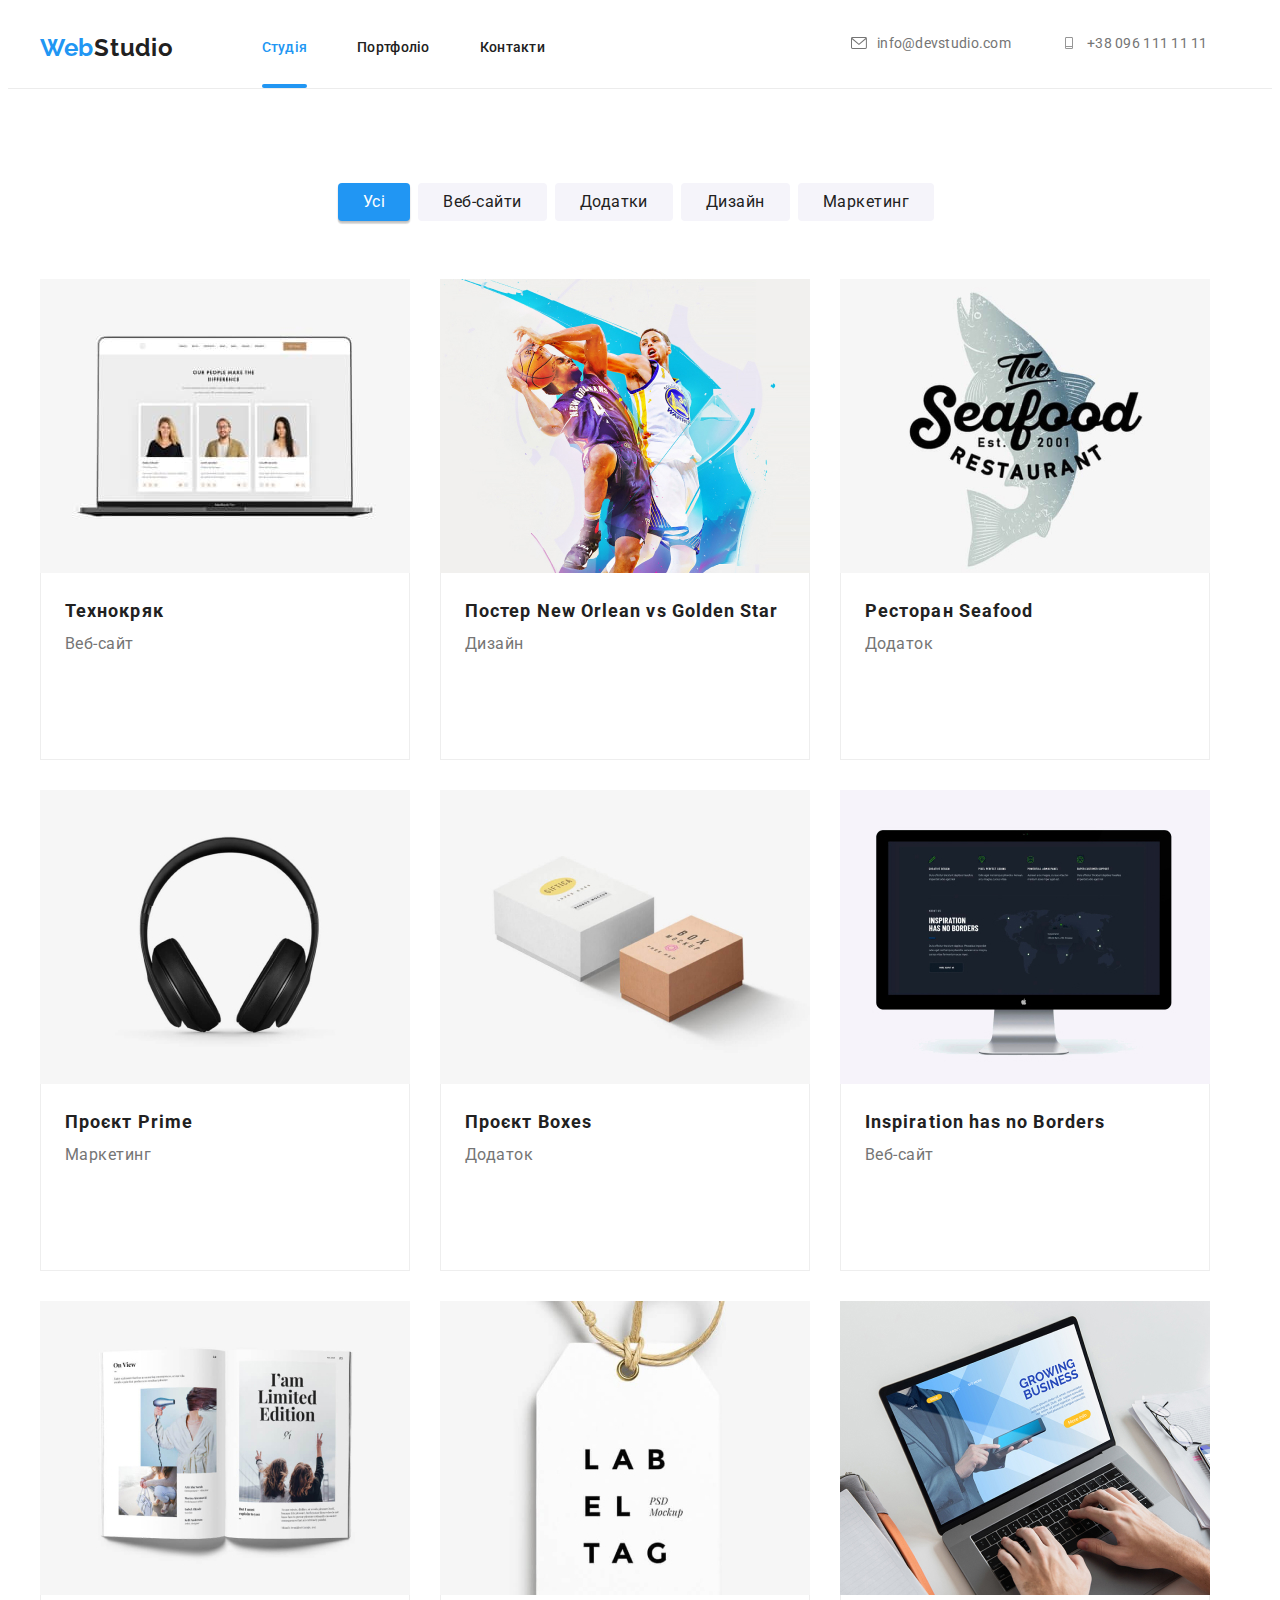
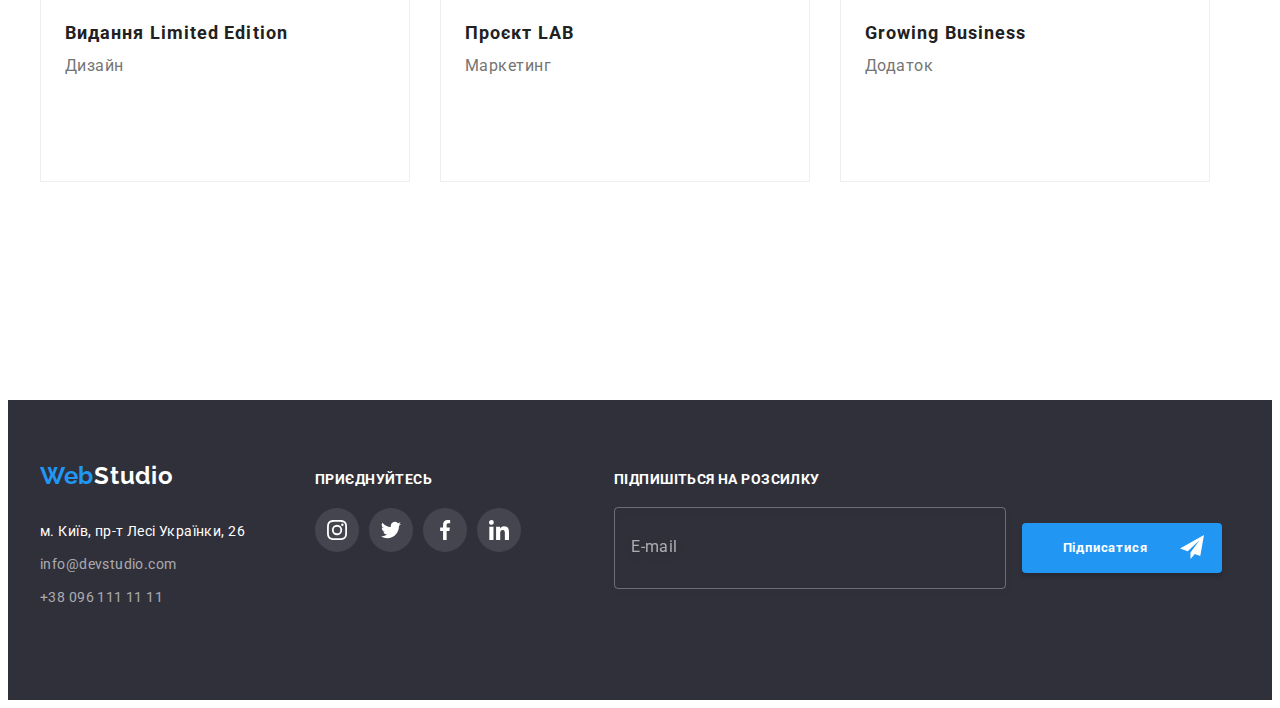
==== commit 5ded3902: "23" ====
--- a/portfolio.html
+++ b/portfolio.html
@@ -43,7 +43,7 @@
             </svg>
           </button>
           <ul class="menu-mobile__list">
-            <li class="menu-mobile__item">Студія</li>
+            <li class="menu-mobile__item"><a href="./index.html">Студія</a></li>
             <li class="menu-mobile__item"><a href="./portfolio.html">Портфоліо</a></li>
             <li class="menu-mobile__item">Контакти</li>
           </ul>
--- a/css/main.min.css
+++ b/css/main.min.css
@@ -1 +1 @@
-p,h1,h2,h3,h4,h5,h6{margin:0}ul{margin:0;padding:0;font-style:normal}button{cursor:pointer}body{font-family:"Raleway","Roboto";font-style:normal}a{color:var(--primary-color);text-decoration:none}li{list-style:none}img{width:100%}.container{padding-left:15px;padding-right:15px;margin-left:auto;margin-right:auto}@media screen and (min-width: 480px){.container{width:480px}}@media screen and (min-width: 768px){.container{width:768px}}@media screen and (min-width: 1200px){.container{width:1200px}}.section{padding-top:60px;padding-bottom:60px}@media screen and (min-width: 1200px){.section{padding-top:94px;padding-bottom:94px}}.header{border-bottom:1px solid #ececec}.header__nav{display:flex;align-items:center;justify-content:space-between}.menu-mobile{display:none}.menu-mobile.is-open{display:block;background-color:#fff;top:0;left:0;width:100%;height:100%;padding:40px;z-index:1;position:fixed}.menu-button{border:0;background-color:#fff}.menu-button:hover,.menu-button:focus{fill:#2196f3}.menu-mobile__list{margin-bottom:200px}.menu-mobile__item{font-family:"Roboto";font-style:normal;font-weight:500;font-size:40px;line-height:47px;margin-bottom:32px;letter-spacing:.02em}.menu-mobile__item:hover,.menu-mobile__item:focus{color:#2196f3}.menu-mobile__link{display:block;font-family:"Roboto";font-style:normal;font-weight:500;font-size:34px;line-height:1.1764705882;letter-spacing:.02em;color:#757575;margin-bottom:32px}.menu-mobile__link:hover,.menu-mobile__link:focus{color:#2196f3}.menu-mobile__social-list{display:flex;justify-content:space-between}.menu-mobile__social-item{font-family:"Roboto";font-style:normal;font-weight:500;font-size:18px;line-height:22px;letter-spacing:.02em;color:#2196f3;padding:10px;border-right:1px solid rgba(33,33,33,.2)}.button-cross{position:absolute;top:20px;right:0}@media screen and (min-width: 768px){.menu-button{display:none}}.logo{margin:0;font-family:"Raleway",sans-serif;font-weight:700;font-size:26px;line-height:1.19;letter-spacing:.03em;color:#2196f3}.header__logo--color{color:#212121}@media screen and (min-width: 768px){.logo{font-size:24px}}.list{display:none}@media screen and (min-width: 768px){.list{display:flex}.site-nav__list{margin-left:88px;margin-right:96px}.site-nav__item{position:relative;font-family:"Roboto",sans-serif;font-weight:500;font-size:14px;line-height:1.14;letter-spacing:.02em;margin-right:50px;padding:32px 0;color:#212121}.site-nav__item:last-child{margin-right:0}.site-nav__link{fill:#757575;transition:color 250ms cubic-bezier(0.4, 0, 0.2, 1),fill 250ms cubic-bezier(0.4, 0, 0.2, 1)}.site-nav__link:hover,.site-nav__link:focus{color:#2196f3;fill:#2196f3}.site-nav__link::after{position:absolute;content:"";bottom:0;left:0;width:100%;height:4px;background:#2196f3;border-radius:2px;transform:scaleX(0);transition:transform 250ms cubic-bezier(0.4, 0, 0.2, 1)}.site-nav__link:hover::after{transform:scaleX(1)}.site-nav__link--current{color:#2196f3}.site-nav__link--current::after{transform:scaleX(1)}}@media screen and (min-width: 1200px){.list{display:flex}.site-nav__item{position:relative;font-family:"Roboto",sans-serif;font-weight:500;font-size:14px;line-height:1.14;letter-spacing:.02em;margin-right:50px;padding:32px 0;color:#212121}.site-nav__item:last-child{margin-right:0}.site-nav__link{fill:#757575;transition:color 250ms cubic-bezier(0.4, 0, 0.2, 1),fill 250ms cubic-bezier(0.4, 0, 0.2, 1)}.site-nav__link:hover,.site-nav__link:focus{color:#2196f3;fill:#2196f3}.site-nav__link::after{position:absolute;content:"";bottom:0;left:0;width:100%;height:4px;background:#2196f3;border-radius:2px;transform:scaleX(0);transition:transform 250ms cubic-bezier(0.4, 0, 0.2, 1)}.site-nav__link:hover::after{transform:scaleX(1)}.site-nav__link--current{color:#2196f3}.site-nav__link--current::after{transform:scaleX(1)}}@media screen and (min-width: 768px){.auth-nav__list{display:flex;flex-wrap:wrap}.auth-nav__item{margin-bottom:10px}.auth-nav__link{display:flex;align-items:center;width:100%;font-family:"Roboto",sans-serif;font-size:12px;line-height:16px;letter-spacing:.02em;color:#757575;margin-right:50px;fill:#757575}.auth-nav__link:hover,.auth-nav__link:focus{color:#2196f3;fill:#2196f3;transition:color 250ms cubic-bezier(0.4, 0, 0.2, 1),fill 250ms cubic-bezier(0.4, 0, 0.2, 1)}.auth-nav__icon{width:16px;height:16px;margin-right:10px}}@media screen and (min-width: 1200px){.auth-nav__list{display:flex;margin-left:210px}.auth-nav__link{display:flex;align-items:center;width:100%;font-family:"Roboto",sans-serif;font-size:14px;line-height:16px;letter-spacing:.02em;color:#757575;margin-right:50px;fill:#757575}.auth-nav__link:hover,.auth-nav__link:focus{color:#2196f3;fill:#2196f3;transition:color 250ms cubic-bezier(0.4, 0, 0.2, 1),fill 250ms cubic-bezier(0.4, 0, 0.2, 1)}.auth-nav__icon{width:16px;height:12px;margin-right:10px}}.hero{width:100%;height:400px;background-repeat:no-repeat;background-size:cover;text-align:center;background-image:linear-gradient(to right, rgba(47, 48, 58, 0.4), rgba(47, 48, 58, 0.4)),url("../images/bcg-mob.jpg")}@media screen and (min-width: 768px){.hero{background-image:linear-gradient(to right, rgba(47, 48, 58, 0.4), rgba(47, 48, 58, 0.4)),url("../images/bcg-tablet.jpg")}}.hero__title{width:360px;font-family:"Roboto",sans-serif;font-size:26px;line-height:1.6153846154;letter-spacing:.06em;text-transform:uppercase;margin:0 auto;padding-top:70px;color:#fff;text-align:center}.hero__button{font-family:"Roboto",sans-serif;font-weight:700;font-size:16px;line-height:1.875;letter-spacing:.06em;border:none;border-radius:4px;padding:10px 24px;margin-top:30px;background-color:#2196f3;color:#fff;box-shadow:0px 4px 4px rgba(0,0,0,.15);cursor:pointer;transition:background-color 250ms var(--timing-function)}.hero__button:hover,.hero__button:focus{background-color:#188ce8}@media screen and (min-width: 1200px){.hero{height:600px;color:#fff;text-align:center;background-repeat:no-repeat;background-position:center;background-image:linear-gradient(to right, rgba(47, 48, 58, 0.4), rgba(47, 48, 58, 0.4)),url("../images/background-img.jpg")}.hero__title{width:696px;font-family:"Roboto",sans-serif;font-size:44px;line-height:1.36;padding-top:106px}.hero__button{font-family:"Roboto",sans-serif;font-weight:700;font-size:16px;line-height:1.87;letter-spacing:.06em;border:none;border-radius:4px;padding:10px 32px;margin-top:30px;background-color:#2196f3;color:#fff;box-shadow:0px 4px 4px rgba(0,0,0,.15);cursor:pointer;transition:background-color 250ms var(--timing-function)}.hero__button:hover,.hero__button:focus{background-color:#188ce8}}.backdrop{display:block;position:fixed;top:0;left:0;width:100%;height:100%;background-color:rgba(0,0,0,.2);opacity:1;transition:opacity 1200ms cubic-bezier(0.4, 0, 0.2, 1)}.backdrop.is-hidden{opacity:0;pointer-events:none}.backdrop.is-hidden .modal{transform:translate(-50%, -50%) scale(0.3)}@media screen and (min-width: 1200px){.backdrop{display:block;position:fixed;top:0;left:0;width:100%;height:100%;background-color:rgba(0,0,0,.2);opacity:1;transition:opacity 1200ms cubic-bezier(0.4, 0, 0.2, 1)}.backdrop.is-hidden{opacity:0;pointer-events:none}.backdrop.is-hidden .modal{transform:translate(-50%, -50%) scale(0.3)}}.modal{position:absolute;top:50%;left:50%;width:450px;padding:40px;background-color:#fff;transform:translate(-50%, -50%) scale(1) rotate(360deg);transition:transform 1200ms cubic-bezier(0.4, 0, 0.2, 1)}.topic-options{display:flex;flex-direction:column}.topic-options__title{font-family:"Roboto";font-weight:700;font-size:20px;line-height:23px;text-align:center;letter-spacing:.03em;color:#212121;margin-bottom:12px}.topic-options__label{position:relative;width:100%;text-align:left;font-family:"Roboto";font-weight:400;font-size:12px;line-height:14px;letter-spacing:.01em;color:#757575;justify-content:left}.topic-options__input{width:100%;height:40px;border:1px solid rgba(33,33,33,.2);border-radius:4px;padding-left:42px;padding-top:12px;padding-bottom:12px;margin-top:4px;margin-bottom:10px}.topic-options__input:hover,.topic-options__input:focus{border:1px solid #2196f3}.topic-options__input:hover+.topic-options__icon,.topic-options__input:focus+.topic-options__icon{fill:#2196f3;transition:background-color 250ms cubic-bezier(0.4, 0, 0.2, 1),fill 250ms cubic-bezier(0.4, 0, 0.2, 1)}.topic-options__icon{position:absolute;top:55%;left:13px;transform:translateY(-50%)}.topic-options__textarea{width:100%;height:120px;resize:none;padding:12px 16px;margin-bottom:20px;font-family:"Roboto";font-style:normal;font-weight:400;font-size:12px;line-height:14px;letter-spacing:.01em}.checkbox__label{display:flex;align-items:center;margin-bottom:30px;padding-left:13px;color:#757575;font-family:"Roboto";font-weight:400;font-size:12px;line-height:14px;letter-spacing:.01em}.checkbox__input{position:absolute;-webkit-appearance:none;-moz-appearance:none;appearance:none;display:inline-block}.checkbox__input:checked+.checkbox__icon{background-color:#2196f3;background-origin:border-box;border-color:#2196f3;transition:background-color 250ms cubic-bezier(0.4, 0, 0.2, 1)}.checkbox__icon{display:inline-block;width:16px;height:15px;background-image:url(../images/icon-check.svg);border:2px solid #2a2a2a;border-radius:2px;margin-right:7px}.checkbox__link{color:#2196f3;-webkit-text-decoration-line:underline;text-decoration-line:underline;margin-left:3px}.topic-options__button{display:flex;justify-content:center}.topic-options__send{background:#2196f3;border-radius:4px;padding:10px 52px;font-family:"Roboto";font-weight:700;font-size:16px;line-height:30px;letter-spacing:.06em;color:#fff;border:none;box-shadow:0px 4px 4px rgba(0,0,0,.15);transition:background-color 250ms cubic-bezier(0.4, 0, 0.2, 1)}.topic-options__send:hover,.topic-options__send:focus{background-color:#188ce8}.topic-options__close-btn{position:absolute;right:8px;top:8px;width:30px;height:30px;border-radius:50%;background:#fff;border:1px solid rgba(0,0,0,.1)}.topic-options__close-btn:hover .topic-options__icon-close{fill:#2196f3}.topic-options__icon-close{fill:#000}.features__title--hidden,.services__title--hidden{position:absolute;width:1px;height:1px;margin:-1px;border:0;padding:0;white-space:nowrap;overflow:hidden}.features__title{font-family:"Roboto",sans-serif;font-size:14px;line-height:1.14;letter-spacing:.03em;text-transform:uppercase;margin-bottom:10px;color:#212121;text-align:center}.features__item{width:100%}.features__item:nth-last-child(1){margin-right:0}.features__text{font-family:"Roboto",sans-serif;font-size:14px;line-height:1.71;letter-spacing:.03em;color:#757575;margin-bottom:30px}.features__icon{display:flex;height:120px;background:#f5f4fa;border-radius:4px;margin-bottom:30px;justify-content:center;align-items:center}@media screen and (min-width: 768px)and (max-width: 1199px){.features__title{text-align:left}.features__list{display:flex;flex-wrap:wrap;justify-content:space-between;gap:30px}.features__item{width:100%;flex-basis:calc((100% - 90px)/2)}}@media screen and (min-width: 1200px){.features__list{display:flex;justify-content:space-between}.features__item{width:270px;margin-right:30px}.features__item:nth-last-child(1){margin-right:0}.features__text{font-family:"Roboto",sans-serif;font-size:14px;line-height:1.71;letter-spacing:.03em;color:#757575}.features__icon{display:flex;height:120px;background:#f5f4fa;border-radius:4px;margin-bottom:30px;justify-content:center;align-items:center}}.work{display:none;padding-top:0}@media screen and (min-width: 1200px){.work{display:block;text-align:center}.work__list{display:flex}.work__title{font-family:"Roboto",sans-serif;font-size:36px;line-height:1.16;letter-spacing:.03em;margin-bottom:50px;color:#212121}.work__item{position:relative;display:flex}.work__item:not(:last-child){margin-right:30px}.work__text{position:absolute;width:100%;height:70px;bottom:0;background:rgba(47,48,58,.8);font-family:"Roboto";font-size:14px;line-height:16px;padding-top:27px;letter-spacing:.03em;text-transform:uppercase;color:#fff}}.team{background:#f5f4fa;text-align:center}.team__title{font-family:"Roboto",sans-serif;font-size:28px;line-height:1.1785714286;letter-spacing:.03em;padding-bottom:30px;color:#212121}.team__item{background:#fff;box-shadow:0px 1px 3px rgba(0,0,0,.12),0px 1px 1px rgba(0,0,0,.14),0px 2px 1px rgba(0,0,0,.2);border-radius:0px 0px 4px 4px;margin-bottom:20px}.team__name{font-family:"Roboto",sans-serif;font-weight:500;font-size:16px;line-height:1.18;letter-spacing:.03em;padding-top:30px;color:#212121}.team__profession{font-family:"Roboto",sans-serif;font-size:16px;line-height:1.18;letter-spacing:.03em;padding-top:10px;padding-bottom:30px;color:#757575}.social-link__button{width:44px;height:44px;background-color:inherit;border:none;border-radius:50%;padding:12px;margin-bottom:30px;fill:#757575;transition:background-color 250ms cubic-bezier(0.4, 0, 0.2, 1),fill 250ms cubic-bezier(0.4, 0, 0.2, 1)}.social-link__button:hover{background-color:#2196f3;fill:#fff}.social-link__icon{width:20px;height:20px}@media screen and (min-width: 768px)and (max-width: 1199px){.team__list{display:flex;flex-wrap:wrap;gap:30px}.team__item{width:100%;flex-basis:calc((100% - 60px)/2)}}@media screen and (min-width: 1200px){.team__title{font-family:"Roboto",sans-serif;font-size:36px;line-height:1.16;padding-bottom:50px}.team__list{display:flex}.team__item:not(:last-child){margin-right:30px}}.clients__list{display:flex;flex-wrap:wrap;gap:30px}.clients__title{font-family:"Roboto";font-size:28px;line-height:1.1785714286;text-align:center;letter-spacing:.03em;margin-bottom:30px;color:#212121}.clients__button{width:100%;height:92px;padding:16px 52px;background-color:unset;border:1px solid #afb1b8;border-radius:4px;fill:#afb1b8;transition:border-color 250ms cubic-bezier(0.4, 0, 0.2, 1),fill 250ms cubic-bezier(0.4, 0, 0.2, 1)}.clients__button:hover,.clients__button:focus{fill:#2196f3;border-color:#2196f3}.clients__item{flex-basis:calc((100% - 60px)/2)}@media screen and (min-width: 768px){.clients__item{flex-basis:calc((100% - 90px)/3)}}@media screen and (min-width: 1200px){.clients__button{width:170px}.clients__item{flex-basis:calc((100% - 180px)/6)}}.footer{background-color:#2f303a;text-align:center}.footer__logo--color{color:#fff}@media screen and (min-width: 768px){.footer__tablet{display:flex;flex-wrap:wrap;justify-content:space-around;align-items:baseline}}@media screen and (min-width: 1200px){.footer{display:flex;text-align:left;justify-content:space-between;padding:0}.footer__tablet{display:flex}.footer__contact{padding-top:60px}}.contact__list{margin-top:20px;margin-bottom:60px}.contact__item{margin-top:8px}.contact__link{font-family:"Roboto",sans-serif;font-size:14px;line-height:1.71;letter-spacing:.03em;color:#fff;margin-bottom:9px}.contact__link:hover,.contact__link:focus{color:#2196f3}.contact__link--color{color:rgba(255,255,255,.6)}@media screen and (min-width: 1200px){.contact__item:first-child{margin-top:30px}.contact__item:not(:last-child){margin-bottom:9px}}.social__title{font-family:"Roboto";font-size:14px;line-height:1.14;letter-spacing:.03em;margin-bottom:20px;text-transform:uppercase;color:#fff}.social__list{display:flex;justify-content:center;margin-bottom:60px}.social__item:not(:last-child){margin-right:10px}.social__button{border-radius:50%;width:44px;height:44px;border:none;padding:12px;fill:#fff;background:rgba(255,255,255,.1);transition:background-color 250ms cubic-bezier(0.4, 0, 0.2, 1)}.social__button:hover,.social__button:focus{background-color:#2196f3}@media screen and (min-width: 1200px){.social{margin-left:70px;padding-top:72px}.social__button{border-radius:50%;width:44px;height:44px;border:none;padding:12px;fill:#fff;background:rgba(255,255,255,.1);transition:background-color 250ms cubic-bezier(0.4, 0, 0.2, 1)}.social__button:hover,.social__button:focus{background-color:#2196f3}}.mailing__title{font-family:"Roboto";font-size:14px;line-height:16px;letter-spacing:.03em;text-transform:uppercase;color:#fff;margin-bottom:20px}.mailing__email{width:100%;height:50px;padding:15px 16px;border:1px solid rgba(255,255,255,.3);filter:drop-shadow(0px 4px 4px rgba(0, 0, 0, 0.15));border-radius:4px;background-color:inherit;margin-bottom:20px;color:#fff}.mailing__email::-moz-placeholder{font-family:"Roboto";font-size:16px;line-height:1.25;letter-spacing:.03em;color:rgba(255,255,255,.6)}.mailing__email:-ms-input-placeholder{font-family:"Roboto";font-size:16px;line-height:1.25;letter-spacing:.03em;color:rgba(255,255,255,.6)}.mailing__email::placeholder{font-family:"Roboto";font-size:16px;line-height:1.25;letter-spacing:.03em;color:rgba(255,255,255,.6)}.mailing__button{width:200px;background:#2196f3;box-shadow:0px 4px 4px rgba(0,0,0,.15);border-radius:4px;font-family:"Roboto";font-weight:700;line-height:30px;letter-spacing:.06em;color:#fff;margin-left:12px;padding:10px 62px 10px 28px;border:none}.mailing__span{position:relative}.mailing__icon{position:absolute;left:80%;top:50%;transform:translateY(-50%)}@media screen and (min-width: 768px){.mailing{margin-left:166px;margin-right:152px}}@media screen and (min-width: 1200px){.mailing__email{margin-left:40px;padding-top:72px}.mailing__title{font-family:"Roboto";font-size:14px;line-height:16px;letter-spacing:.03em;text-transform:uppercase;color:#fff;margin-bottom:20px}.mailing__email{width:358px}.mailing__span{position:relative}.mailing__icon{position:absolute;left:80%;top:50%;transform:translateY(-50%)}}.services__list{display:flex;flex-wrap:wrap}.services__item{margin-right:8px;margin-bottom:8px}.services__button{font-family:"Roboto",sans-serif;font-size:16px;line-height:1.62;letter-spacing:.03em;padding:6px 25px;background-color:#f5f4fa;border:0;border-radius:4px;cursor:pointer;color:#212121;transition:background-color 250ms cubic-bezier(0.4, 0, 0.2, 1),color 250ms cubic-bezier(0.4, 0, 0.2, 1)}.services__button:hover,.services__button:focus{background-color:#2196f3;color:#fff;box-shadow:0px 3px 1px rgba(0,0,0,.1),0px 1px 2px rgba(0,0,0,.08),0px 2px 2px rgba(0,0,0,.12)}.services__button--current{background-color:#2196f3;color:#fff;box-shadow:0px 3px 1px rgba(0,0,0,.1),0px 1px 2px rgba(0,0,0,.08),0px 2px 2px rgba(0,0,0,.12)}@media screen and (min-width: 768px){.services__list{justify-content:center}}@media screen and (min-width: 1200px){.services__list{display:flex;justify-content:center;margin-bottom:50px}.services__item{margin-right:8px}.services__button{font-family:"Roboto",sans-serif;font-size:16px;line-height:1.62;letter-spacing:.03em;padding:6px 25px;background-color:#f5f4fa;border:0;border-radius:4px;cursor:pointer;color:#212121;transition:background-color 250ms cubic-bezier(0.4, 0, 0.2, 1),color 250ms cubic-bezier(0.4, 0, 0.2, 1)}.services__button:hover,.services__button:focus{background-color:#2196f3;color:#fff;box-shadow:0px 3px 1px rgba(0,0,0,.1),0px 1px 2px rgba(0,0,0,.08),0px 2px 2px rgba(0,0,0,.12)}.services__button--current{background-color:#2196f3;color:#fff;box-shadow:0px 3px 1px rgba(0,0,0,.1),0px 1px 2px rgba(0,0,0,.08),0px 2px 2px rgba(0,0,0,.12)}}.gallery__list{display:flex;flex-wrap:wrap;padding-bottom:94px;margin-top:40px}.gallery__item{margin-right:30px;margin-bottom:30px}.gallery__item:hover{box-shadow:0px 1px 1px rgba(0,0,0,.12),0px 4px 4px rgba(0,0,0,.06),1px 4px 6px rgba(0,0,0,.16)}.gallery__overlay{position:relative;display:flex}.gallery__overlay::before{position:absolute;content:"";width:100%;height:100%;background-color:rgba(33,150,243,.9);transform:scaleY(0);transform-origin:bottom;transition:transform 250ms cubic-bezier(0.4, 0, 0.2, 1)}.gallery__text{position:absolute;width:100%;height:100%;left:0;top:0;padding:63px 24px;font-size:18px;line-height:1.5555555556;letter-spacing:.03em;color:#fff;transform:scaleY(0);transform-origin:bottom;transition:transform 250ms cubic-bezier(0.4, 0, 0.2, 1)}.gallery__link:hover .gallery__overlay::before{transform:scaleY(1)}.gallery__link:hover .gallery__text{transform:scaleY(1)}@media screen and (min-width: 768px){.gallery__item{flex-basis:calc((100% - 60px)/2)}}@media screen and (min-width: 1200px){.gallery__item{margin-right:30px;margin-bottom:30px}.gallery__item:hover{box-shadow:0px 1px 1px rgba(0,0,0,.12),0px 4px 4px rgba(0,0,0,.06),1px 4px 6px rgba(0,0,0,.16)}.gallery__item:nth-child(3n){margin-right:0px}}.cards{border-right:1px solid #eee;border-left:1px solid #eee;border-bottom:1px solid #eee;padding:20px 24px;height:146px}.card__name{font-family:"Roboto",sans-serif;font-size:18px;line-height:2;letter-spacing:.06em;color:#212121}.card__description{font-family:"Roboto",sans-serif;font-size:16px;line-height:1.88;letter-spacing:.03em;color:#757575}/*# sourceMappingURL=main.min.css.map */+p,h1,h2,h3,h4,h5,h6{margin:0}ul{margin:0;padding:0;font-style:normal}button{cursor:pointer}body{font-family:"Raleway","Roboto";font-style:normal}a{color:var(--primary-color);text-decoration:none}li{list-style:none}img{width:100%}.container{padding-left:15px;padding-right:15px;margin-left:auto;margin-right:auto}@media screen and (min-width: 480px){.container{width:480px}}@media screen and (min-width: 768px){.container{width:768px}}@media screen and (min-width: 1200px){.container{width:1200px}}.section{padding-top:60px;padding-bottom:60px}@media screen and (min-width: 1200px){.section{padding-top:94px;padding-bottom:94px}}.header{border-bottom:1px solid #ececec}.header__nav{display:flex;align-items:center;justify-content:space-between}.menu-mobile{display:none}.menu-mobile.is-open{display:block;background-color:#fff;top:0;left:0;width:100%;height:100%;padding:40px;z-index:1;position:fixed}.menu-button{border:0;background-color:#fff}.menu-button:hover,.menu-button:focus{fill:#2196f3}.menu-mobile__list{margin-bottom:200px}.menu-mobile__item{font-family:"Roboto";font-style:normal;font-weight:500;font-size:40px;line-height:47px;margin-bottom:32px;letter-spacing:.02em}.menu-mobile__item:hover,.menu-mobile__item:focus{color:#2196f3}.menu-mobile__link{display:block;font-family:"Roboto";font-style:normal;font-weight:500;font-size:34px;line-height:1.1764705882;letter-spacing:.02em;color:#757575;margin-bottom:32px}.menu-mobile__link:hover,.menu-mobile__link:focus{color:#2196f3}.menu-mobile__social-list{display:flex;justify-content:space-between}.menu-mobile__social-item{font-family:"Roboto";font-style:normal;font-weight:500;font-size:18px;line-height:22px;letter-spacing:.02em;color:#2196f3;padding:10px;border-right:1px solid rgba(33,33,33,.2)}.button-cross{position:absolute;top:20px;right:0}@media screen and (min-width: 768px){.menu-button{display:none}}.logo{margin:0;font-family:"Raleway",sans-serif;font-weight:700;font-size:26px;line-height:1.19;letter-spacing:.03em;color:#2196f3}.header__logo--color{color:#212121}@media screen and (min-width: 768px){.logo{font-size:24px}}.list{display:none}@media screen and (min-width: 768px){.list{display:flex}.site-nav__list{margin-left:88px;margin-right:96px}.site-nav__item{position:relative;font-family:"Roboto",sans-serif;font-weight:500;font-size:14px;line-height:1.14;letter-spacing:.02em;margin-right:50px;padding:32px 0;color:#212121}.site-nav__item:last-child{margin-right:0}.site-nav__link{fill:#757575;transition:color 250ms cubic-bezier(0.4, 0, 0.2, 1),fill 250ms cubic-bezier(0.4, 0, 0.2, 1)}.site-nav__link:hover,.site-nav__link:focus{color:#2196f3;fill:#2196f3}.site-nav__link::after{position:absolute;content:"";bottom:0;left:0;width:100%;height:4px;background:#2196f3;border-radius:2px;transform:scaleX(0);transition:transform 250ms cubic-bezier(0.4, 0, 0.2, 1)}.site-nav__link:hover::after{transform:scaleX(1)}.site-nav__link--current{color:#2196f3}.site-nav__link--current::after{transform:scaleX(1)}}@media screen and (min-width: 1200px){.list{display:flex}.site-nav__item{position:relative;font-family:"Roboto",sans-serif;font-weight:500;font-size:14px;line-height:1.14;letter-spacing:.02em;margin-right:50px;padding:32px 0;color:#212121}.site-nav__item:last-child{margin-right:0}.site-nav__link{fill:#757575;transition:color 250ms cubic-bezier(0.4, 0, 0.2, 1),fill 250ms cubic-bezier(0.4, 0, 0.2, 1)}.site-nav__link:hover,.site-nav__link:focus{color:#2196f3;fill:#2196f3}.site-nav__link::after{position:absolute;content:"";bottom:0;left:0;width:100%;height:4px;background:#2196f3;border-radius:2px;transform:scaleX(0);transition:transform 250ms cubic-bezier(0.4, 0, 0.2, 1)}.site-nav__link:hover::after{transform:scaleX(1)}.site-nav__link--current{color:#2196f3}.site-nav__link--current::after{transform:scaleX(1)}}@media screen and (min-width: 768px){.auth-nav__list{display:flex;flex-wrap:wrap}.auth-nav__item{margin-bottom:10px}.auth-nav__link{display:flex;align-items:center;width:100%;font-family:"Roboto",sans-serif;font-size:12px;line-height:16px;letter-spacing:.02em;color:#757575;margin-right:50px;fill:#757575}.auth-nav__link:hover,.auth-nav__link:focus{color:#2196f3;fill:#2196f3;transition:color 250ms cubic-bezier(0.4, 0, 0.2, 1),fill 250ms cubic-bezier(0.4, 0, 0.2, 1)}.auth-nav__icon{width:16px;height:16px;margin-right:10px}}@media screen and (min-width: 1200px){.auth-nav__list{display:flex;flex-wrap:nowrap;margin-left:210px}.auth-nav__link{display:flex;align-items:center;width:100%;font-family:"Roboto",sans-serif;font-size:14px;line-height:16px;letter-spacing:.02em;color:#757575;margin-right:50px;fill:#757575}.auth-nav__link:hover,.auth-nav__link:focus{color:#2196f3;fill:#2196f3;transition:color 250ms cubic-bezier(0.4, 0, 0.2, 1),fill 250ms cubic-bezier(0.4, 0, 0.2, 1)}.auth-nav__icon{width:16px;height:12px;margin-right:10px}}.hero{width:100%;height:400px;background-repeat:no-repeat;background-size:cover;text-align:center;background-image:linear-gradient(to right, rgba(47, 48, 58, 0.4), rgba(47, 48, 58, 0.4)),url("../images/bcg-mob.jpg")}@media screen and (min-width: 768px){.hero{background-image:linear-gradient(to right, rgba(47, 48, 58, 0.4), rgba(47, 48, 58, 0.4)),url("../images/bcg-tablet.jpg")}}.hero__title{width:360px;font-family:"Roboto",sans-serif;font-size:26px;line-height:1.6153846154;letter-spacing:.06em;text-transform:uppercase;margin:0 auto;padding-top:70px;color:#fff;text-align:center}.hero__button{font-family:"Roboto",sans-serif;font-weight:700;font-size:16px;line-height:1.875;letter-spacing:.06em;border:none;border-radius:4px;padding:10px 24px;margin-top:30px;background-color:#2196f3;color:#fff;box-shadow:0px 4px 4px rgba(0,0,0,.15);cursor:pointer;transition:background-color 250ms var(--timing-function)}.hero__button:hover,.hero__button:focus{background-color:#188ce8}@media screen and (min-width: 1200px){.hero{height:600px;color:#fff;text-align:center;background-repeat:no-repeat;background-position:center;background-image:linear-gradient(to right, rgba(47, 48, 58, 0.4), rgba(47, 48, 58, 0.4)),url("../images/background-img.jpg")}.hero__title{width:696px;font-family:"Roboto",sans-serif;font-size:44px;line-height:1.36;padding-top:106px}.hero__button{font-family:"Roboto",sans-serif;font-weight:700;font-size:16px;line-height:1.87;letter-spacing:.06em;border:none;border-radius:4px;padding:10px 32px;margin-top:30px;background-color:#2196f3;color:#fff;box-shadow:0px 4px 4px rgba(0,0,0,.15);cursor:pointer;transition:background-color 250ms var(--timing-function)}.hero__button:hover,.hero__button:focus{background-color:#188ce8}}.backdrop{display:block;position:fixed;top:0;left:0;width:100%;height:100%;background-color:rgba(0,0,0,.2);opacity:1;transition:opacity 1200ms cubic-bezier(0.4, 0, 0.2, 1)}.backdrop.is-hidden{opacity:0;pointer-events:none}.backdrop.is-hidden .modal{transform:translate(-50%, -50%) scale(0.3)}@media screen and (min-width: 1200px){.backdrop{display:block;position:fixed;top:0;left:0;width:100%;height:100%;background-color:rgba(0,0,0,.2);opacity:1;transition:opacity 1200ms cubic-bezier(0.4, 0, 0.2, 1)}.backdrop.is-hidden{opacity:0;pointer-events:none}.backdrop.is-hidden .modal{transform:translate(-50%, -50%) scale(0.3)}}.modal{position:absolute;top:50%;left:50%;width:450px;padding:40px;background-color:#fff;transform:translate(-50%, -50%) scale(1) rotate(360deg);transition:transform 1200ms cubic-bezier(0.4, 0, 0.2, 1)}.topic-options{display:flex;flex-direction:column}.topic-options__title{font-family:"Roboto";font-weight:700;font-size:20px;line-height:23px;text-align:center;letter-spacing:.03em;color:#212121;margin-bottom:12px}.topic-options__label{position:relative;width:100%;text-align:left;font-family:"Roboto";font-weight:400;font-size:12px;line-height:14px;letter-spacing:.01em;color:#757575;justify-content:left}.topic-options__input{width:100%;height:40px;border:1px solid rgba(33,33,33,.2);border-radius:4px;padding-left:42px;padding-top:12px;padding-bottom:12px;margin-top:4px;margin-bottom:10px}.topic-options__input:hover,.topic-options__input:focus{border:1px solid #2196f3}.topic-options__input:hover+.topic-options__icon,.topic-options__input:focus+.topic-options__icon{fill:#2196f3;transition:background-color 250ms cubic-bezier(0.4, 0, 0.2, 1),fill 250ms cubic-bezier(0.4, 0, 0.2, 1)}.topic-options__icon{position:absolute;top:55%;left:13px;transform:translateY(-50%)}.topic-options__textarea{width:100%;height:120px;resize:none;padding:12px 16px;margin-bottom:20px;font-family:"Roboto";font-style:normal;font-weight:400;font-size:12px;line-height:14px;letter-spacing:.01em}.checkbox__label{display:flex;align-items:center;margin-bottom:30px;padding-left:13px;color:#757575;font-family:"Roboto";font-weight:400;font-size:12px;line-height:14px;letter-spacing:.01em}.checkbox__input{position:absolute;-webkit-appearance:none;-moz-appearance:none;appearance:none;display:inline-block}.checkbox__input:checked+.checkbox__icon{background-color:#2196f3;background-origin:border-box;border-color:#2196f3;transition:background-color 250ms cubic-bezier(0.4, 0, 0.2, 1)}.checkbox__icon{display:inline-block;width:16px;height:15px;background-image:url(../images/icon-check.svg);border:2px solid #2a2a2a;border-radius:2px;margin-right:7px}.checkbox__link{color:#2196f3;-webkit-text-decoration-line:underline;text-decoration-line:underline;margin-left:3px}.topic-options__button{display:flex;justify-content:center}.topic-options__send{background:#2196f3;border-radius:4px;padding:10px 52px;font-family:"Roboto";font-weight:700;font-size:16px;line-height:30px;letter-spacing:.06em;color:#fff;border:none;box-shadow:0px 4px 4px rgba(0,0,0,.15);transition:background-color 250ms cubic-bezier(0.4, 0, 0.2, 1)}.topic-options__send:hover,.topic-options__send:focus{background-color:#188ce8}.topic-options__close-btn{position:absolute;right:8px;top:8px;width:30px;height:30px;border-radius:50%;background:#fff;border:1px solid rgba(0,0,0,.1)}.topic-options__close-btn:hover .topic-options__icon-close{fill:#2196f3}.topic-options__icon-close{fill:#000}.features__title--hidden,.services__title--hidden{position:absolute;width:1px;height:1px;margin:-1px;border:0;padding:0;white-space:nowrap;overflow:hidden}.features__title{font-family:"Roboto",sans-serif;font-size:14px;line-height:1.14;letter-spacing:.03em;text-transform:uppercase;margin-bottom:10px;color:#212121;text-align:center}.features__item{width:100%}.features__item:nth-last-child(1){margin-right:0}.features__text{font-family:"Roboto",sans-serif;font-size:14px;line-height:1.71;letter-spacing:.03em;color:#757575;margin-bottom:30px}.features__icon{display:flex;height:120px;background:#f5f4fa;border-radius:4px;margin-bottom:30px;justify-content:center;align-items:center}@media screen and (min-width: 768px)and (max-width: 1199px){.features__title{text-align:left}.features__list{display:flex;flex-wrap:wrap;justify-content:space-between;gap:30px}.features__item{width:100%;flex-basis:calc((100% - 90px)/2)}}@media screen and (min-width: 1200px){.features__list{display:flex;justify-content:space-between}.features__item{width:270px;margin-right:30px}.features__item:nth-last-child(1){margin-right:0}.features__text{font-family:"Roboto",sans-serif;font-size:14px;line-height:1.71;letter-spacing:.03em;color:#757575}.features__icon{display:flex;height:120px;background:#f5f4fa;border-radius:4px;margin-bottom:30px;justify-content:center;align-items:center}}.work{display:none;padding-top:0}@media screen and (min-width: 1200px){.work{display:block;text-align:center}.work__list{display:flex}.work__title{font-family:"Roboto",sans-serif;font-size:36px;line-height:1.16;letter-spacing:.03em;margin-bottom:50px;color:#212121}.work__item{position:relative;display:flex}.work__item:not(:last-child){margin-right:30px}.work__text{position:absolute;width:100%;height:70px;bottom:0;background:rgba(47,48,58,.8);font-family:"Roboto";font-size:14px;line-height:16px;padding-top:27px;letter-spacing:.03em;text-transform:uppercase;color:#fff}}.team{background:#f5f4fa;text-align:center}.team__title{font-family:"Roboto",sans-serif;font-size:28px;line-height:1.1785714286;letter-spacing:.03em;padding-bottom:30px;color:#212121}.team__item{background:#fff;box-shadow:0px 1px 3px rgba(0,0,0,.12),0px 1px 1px rgba(0,0,0,.14),0px 2px 1px rgba(0,0,0,.2);border-radius:0px 0px 4px 4px;margin-bottom:20px}.team__name{font-family:"Roboto",sans-serif;font-weight:500;font-size:16px;line-height:1.18;letter-spacing:.03em;padding-top:30px;color:#212121}.team__profession{font-family:"Roboto",sans-serif;font-size:16px;line-height:1.18;letter-spacing:.03em;padding-top:10px;padding-bottom:30px;color:#757575}.social-link__button{width:44px;height:44px;background-color:inherit;border:none;border-radius:50%;padding:12px;margin-bottom:30px;fill:#757575;transition:background-color 250ms cubic-bezier(0.4, 0, 0.2, 1),fill 250ms cubic-bezier(0.4, 0, 0.2, 1)}.social-link__button:hover{background-color:#2196f3;fill:#fff}.social-link__icon{width:20px;height:20px}@media screen and (min-width: 768px)and (max-width: 1199px){.team__list{display:flex;flex-wrap:wrap;gap:30px}.team__item{width:100%;flex-basis:calc((100% - 60px)/2)}}@media screen and (min-width: 1200px){.team__title{font-family:"Roboto",sans-serif;font-size:36px;line-height:1.16;padding-bottom:50px}.team__list{display:flex}.team__item:not(:last-child){margin-right:30px}}.clients__list{display:flex;flex-wrap:wrap;gap:30px}.clients__item{flex-basis:calc((100% - 60px)/2)}.clients__title{font-family:"Roboto";font-size:28px;line-height:1.1785714286;text-align:center;letter-spacing:.03em;margin-bottom:30px;color:#212121}.clients__button{width:210px;height:92px;padding:16px 52px;background-color:unset;border:1px solid #afb1b8;border-radius:4px;fill:#afb1b8;transition:border-color 250ms cubic-bezier(0.4, 0, 0.2, 1),fill 250ms cubic-bezier(0.4, 0, 0.2, 1)}.clients__button:hover,.clients__button:focus{fill:#2196f3;border-color:#2196f3}@media screen and (min-width: 768px){.clients__item{flex-basis:calc((100% - 90px)/3)}}@media screen and (min-width: 1200px){.clients__button{width:170px}.clients__item{flex-basis:calc((100% - 180px)/6)}}.footer{background-color:#2f303a;text-align:center}.footer__logo--color{color:#fff}@media screen and (min-width: 768px){.footer__tablet{display:flex;flex-wrap:wrap;justify-content:space-around;align-items:baseline}}@media screen and (min-width: 1200px){.footer{display:flex;text-align:left;padding-bottom:30px}.container.footer{padding:0;align-items:baseline}.footer__tablet{flex-wrap:nowrap}.footer__contact{padding-top:60px}}.contact__list{margin-top:20px;margin-bottom:60px}.contact__item{margin-top:8px}.contact__link{font-family:"Roboto",sans-serif;font-size:14px;line-height:1.71;letter-spacing:.03em;color:#fff;margin-bottom:9px}.contact__link:hover,.contact__link:focus{color:#2196f3}.contact__link--color{color:rgba(255,255,255,.6)}@media screen and (min-width: 1200px){.contact__item:first-child{margin-top:30px}.contact__item:not(:last-child){margin-bottom:9px}}.social__title{font-family:"Roboto";font-size:14px;line-height:1.14;letter-spacing:.03em;margin-bottom:20px;text-transform:uppercase;color:#fff}.social__list{display:flex;justify-content:center;margin-bottom:60px}.social__item:not(:last-child){margin-right:10px}.social__button{border-radius:50%;width:44px;height:44px;border:none;padding:12px;fill:#fff;background:rgba(255,255,255,.1);transition:background-color 250ms cubic-bezier(0.4, 0, 0.2, 1)}.social__button:hover,.social__button:focus{background-color:#2196f3}@media screen and (min-width: 1200px){.social{margin-left:70px;padding-top:72px}.social__button{border-radius:50%;width:44px;height:44px;border:none;padding:12px;fill:#fff;background:rgba(255,255,255,.1);transition:background-color 250ms cubic-bezier(0.4, 0, 0.2, 1)}.social__button:hover,.social__button:focus{background-color:#2196f3}}.mailing__title{font-family:"Roboto";font-size:14px;line-height:16px;letter-spacing:.03em;text-transform:uppercase;color:#fff;margin-bottom:20px}.mailing__email{width:100%;height:50px;padding:15px 16px;border:1px solid rgba(255,255,255,.3);filter:drop-shadow(0px 4px 4px rgba(0, 0, 0, 0.15));border-radius:4px;background-color:inherit;margin-bottom:20px;color:#fff}.mailing__email::-moz-placeholder{font-family:"Roboto";font-size:16px;line-height:1.25;letter-spacing:.03em;color:rgba(255,255,255,.6)}.mailing__email:-ms-input-placeholder{font-family:"Roboto";font-size:16px;line-height:1.25;letter-spacing:.03em;color:rgba(255,255,255,.6)}.mailing__email::placeholder{font-family:"Roboto";font-size:16px;line-height:1.25;letter-spacing:.03em;color:rgba(255,255,255,.6)}.mailing__button{width:200px;background:#2196f3;box-shadow:0px 4px 4px rgba(0,0,0,.15);border-radius:4px;font-family:"Roboto";font-weight:700;line-height:30px;letter-spacing:.06em;color:#fff;margin-left:12px;padding:10px 62px 10px 28px;border:none}.mailing__span{position:relative}.mailing__icon{position:absolute;left:80%;top:50%;transform:translateY(-50%)}@media screen and (min-width: 768px){.mailing{margin-left:166px;margin-right:152px}}@media screen and (min-width: 1200px){.mailing{margin-left:93px;margin-right:0}.mailing__email{width:358px}}.services__list{display:flex;flex-wrap:wrap}.services__item{margin-right:8px;margin-bottom:8px}.services__button{font-family:"Roboto",sans-serif;font-size:16px;line-height:1.62;letter-spacing:.03em;padding:6px 25px;background-color:#f5f4fa;border:0;border-radius:4px;cursor:pointer;color:#212121;transition:background-color 250ms cubic-bezier(0.4, 0, 0.2, 1),color 250ms cubic-bezier(0.4, 0, 0.2, 1)}.services__button:hover,.services__button:focus{background-color:#2196f3;color:#fff;box-shadow:0px 3px 1px rgba(0,0,0,.1),0px 1px 2px rgba(0,0,0,.08),0px 2px 2px rgba(0,0,0,.12)}.services__button--current{background-color:#2196f3;color:#fff;box-shadow:0px 3px 1px rgba(0,0,0,.1),0px 1px 2px rgba(0,0,0,.08),0px 2px 2px rgba(0,0,0,.12)}@media screen and (min-width: 768px){.services__list{justify-content:center}}@media screen and (min-width: 1200px){.services__list{display:flex;justify-content:center;margin-bottom:50px}.services__item{margin-right:8px}.services__button{font-family:"Roboto",sans-serif;font-size:16px;line-height:1.62;letter-spacing:.03em;padding:6px 25px;background-color:#f5f4fa;border:0;border-radius:4px;cursor:pointer;color:#212121;transition:background-color 250ms cubic-bezier(0.4, 0, 0.2, 1),color 250ms cubic-bezier(0.4, 0, 0.2, 1)}.services__button:hover,.services__button:focus{background-color:#2196f3;color:#fff;box-shadow:0px 3px 1px rgba(0,0,0,.1),0px 1px 2px rgba(0,0,0,.08),0px 2px 2px rgba(0,0,0,.12)}.services__button--current{background-color:#2196f3;color:#fff;box-shadow:0px 3px 1px rgba(0,0,0,.1),0px 1px 2px rgba(0,0,0,.08),0px 2px 2px rgba(0,0,0,.12)}}.gallery__list{display:flex;flex-wrap:wrap;padding-bottom:94px;margin-top:40px}.gallery__item{margin-right:30px;margin-bottom:30px}.gallery__item:hover{box-shadow:0px 1px 1px rgba(0,0,0,.12),0px 4px 4px rgba(0,0,0,.06),1px 4px 6px rgba(0,0,0,.16)}.gallery__overlay{position:relative;display:flex}.gallery__overlay::before{position:absolute;content:"";width:100%;height:100%;background-color:rgba(33,150,243,.9);transform:scaleY(0);transform-origin:bottom;transition:transform 250ms cubic-bezier(0.4, 0, 0.2, 1)}.gallery__text{position:absolute;width:100%;height:100%;left:0;top:0;padding:63px 24px;font-size:18px;line-height:1.5555555556;letter-spacing:.03em;color:#fff;transform:scaleY(0);transform-origin:bottom;transition:transform 250ms cubic-bezier(0.4, 0, 0.2, 1)}.gallery__link:hover .gallery__overlay::before{transform:scaleY(1)}.gallery__link:hover .gallery__text{transform:scaleY(1)}@media screen and (min-width: 768px){.gallery__item{flex-basis:calc((100% - 60px)/2)}}@media screen and (min-width: 1200px){.gallery__item{margin-right:30px;margin-bottom:30px;flex-basis:calc((100% - 90px)/3)}.gallery__item:hover{box-shadow:0px 1px 1px rgba(0,0,0,.12),0px 4px 4px rgba(0,0,0,.06),1px 4px 6px rgba(0,0,0,.16)}.gallery__item:nth-child(3n){margin-right:0px}}.cards{border-right:1px solid #eee;border-left:1px solid #eee;border-bottom:1px solid #eee;padding:20px 24px;height:146px}.card__name{font-family:"Roboto",sans-serif;font-size:18px;line-height:2;letter-spacing:.06em;color:#212121}.card__description{font-family:"Roboto",sans-serif;font-size:16px;line-height:1.88;letter-spacing:.03em;color:#757575}/*# sourceMappingURL=main.min.css.map */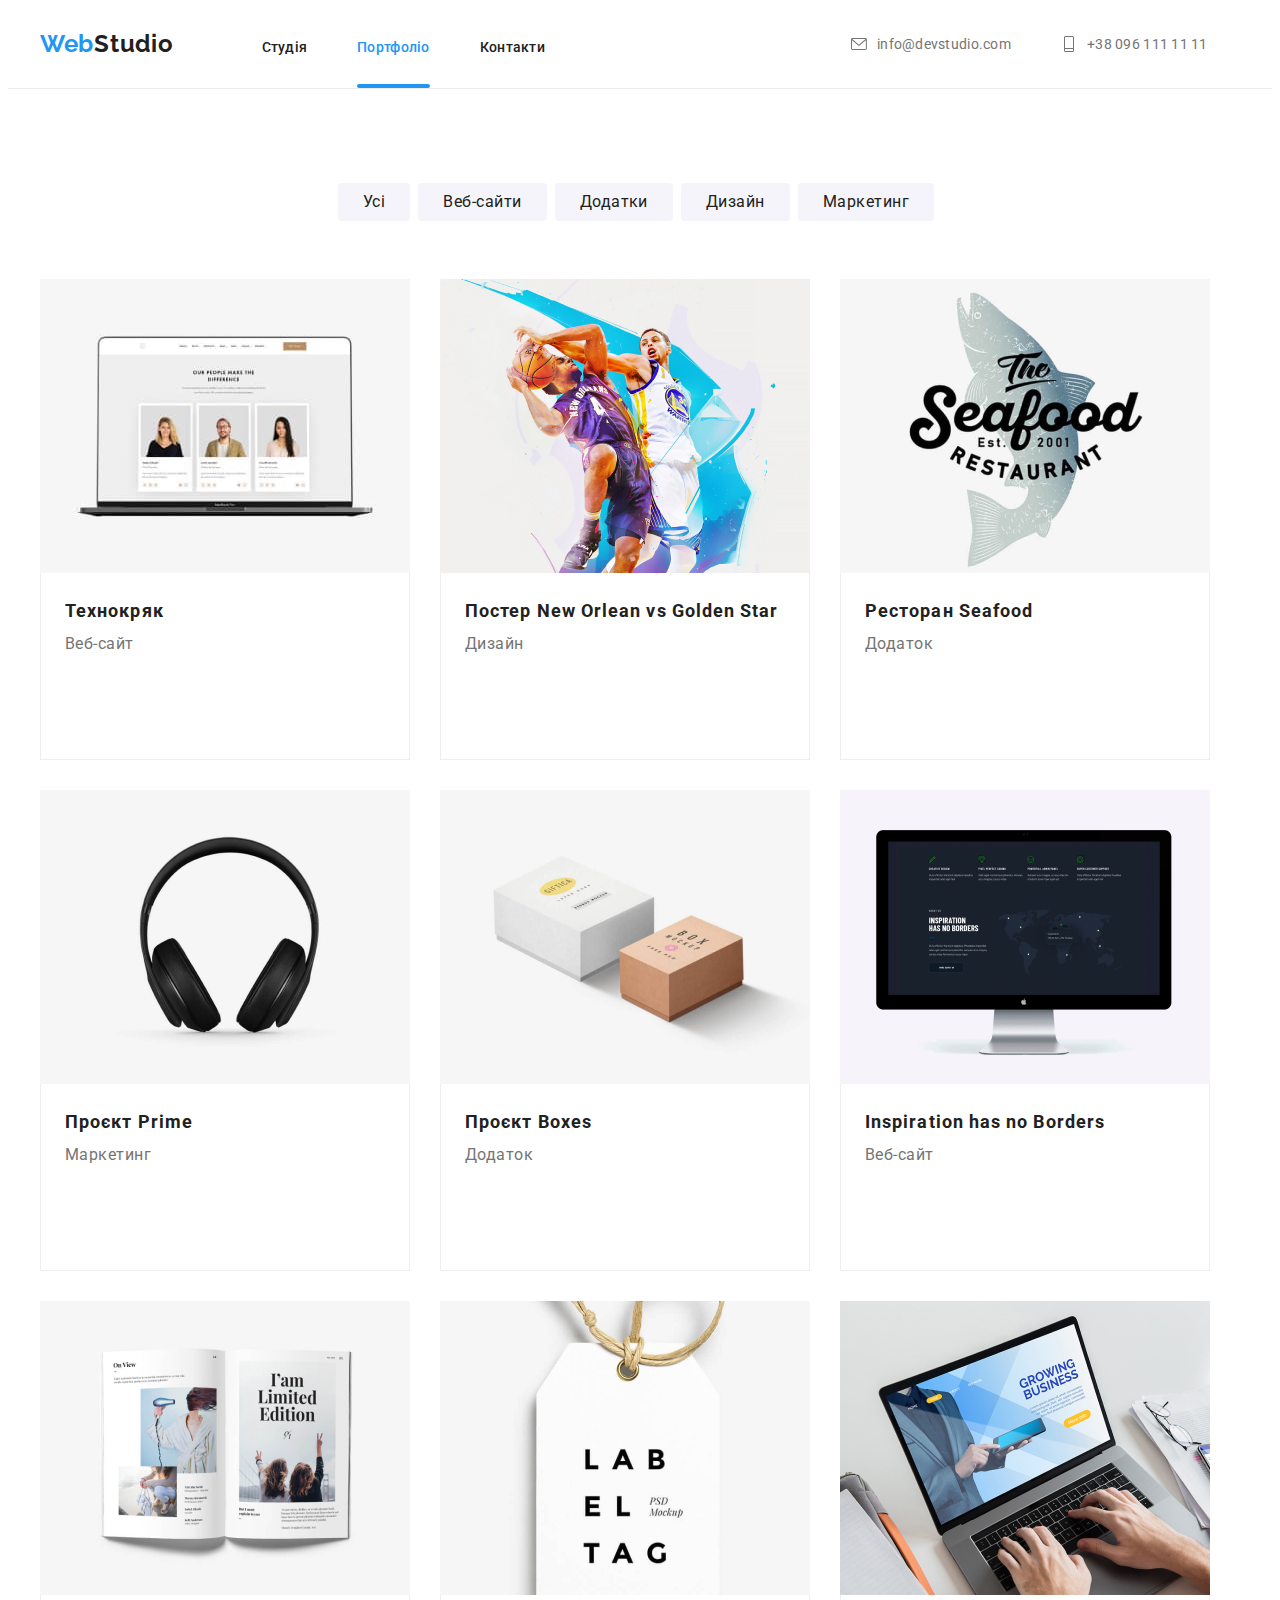
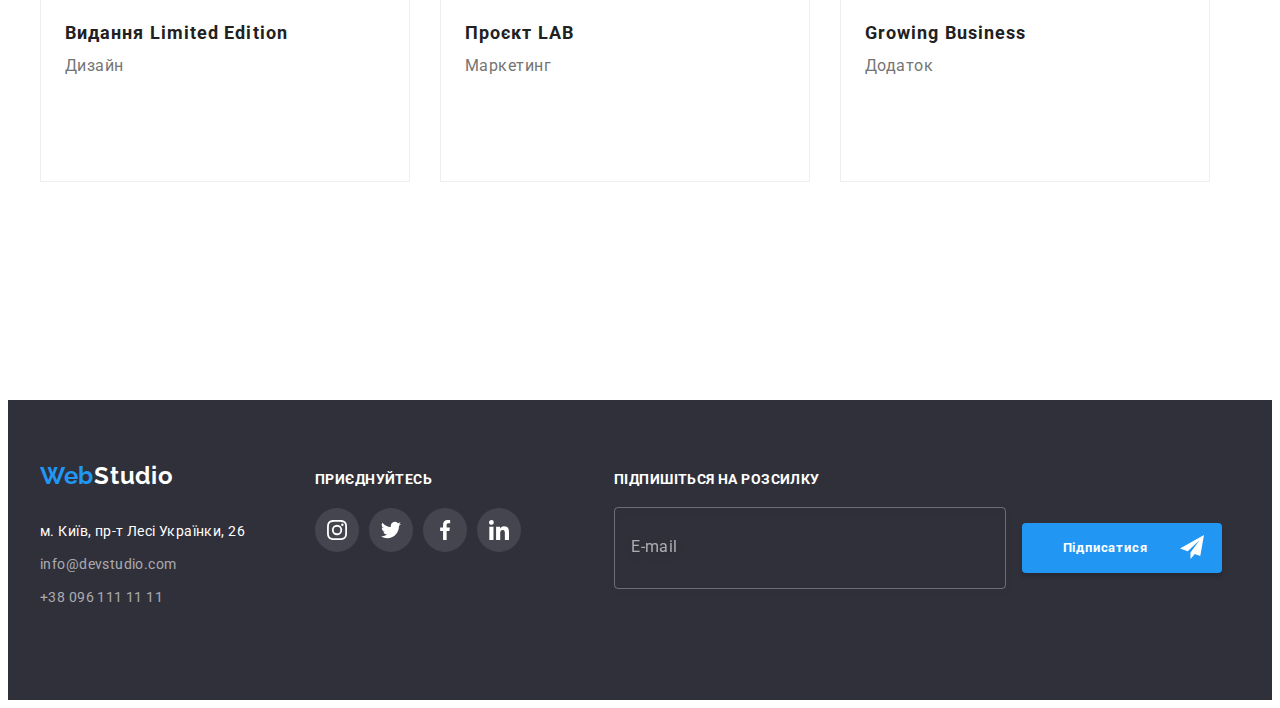
==== commit ad73bc77: "123" ====
--- a/portfolio.html
+++ b/portfolio.html
@@ -44,7 +44,7 @@
           </button>
           <ul class="menu-mobile__list">
             <li class="menu-mobile__item"><a href="./index.html">Студія</a></li>
-            <li class="menu-mobile__item"><a href="./portfolio.html">Портфоліо</a></li>
+            <li class="menu-mobile__item"><a class="menu-mobile__link--current" href="./portfolio.html">Портфоліо</a></li>
             <li class="menu-mobile__item">Контакти</li>
           </ul>
           <a class="menu-mobile__link" href="tel:+380961111111"
@@ -54,22 +54,22 @@
             >info@devstudio.com</a
           >
           <ul class="menu-mobile__social-list">
-            <li class="menu-mobile__social-item">Instagram</li>
-            <li class="menu-mobile__social-item">Twitter</li>
-            <li class="menu-mobile__social-item">Facebook</li>
-            <li class="menu-mobile__social-item">LinkedIn</li>
+            <li class="menu-mobile__social-item"><a href="https://www.instagram.com">Instagram</a></li>
+            <li class="menu-mobile__social-item"><a href="https://twitter.com/?lang=ru">Twitter</a></li>
+            <li class="menu-mobile__social-item"><a href="https://www.facebook.com">Facebook</a></li>
+            <li class="menu-mobile__social-item"><a href="https://www.linkedin.com">LinkedIn</a></li>
           </ul>
         </div>
         <ul class="site-nav__list list">
           <li class="site-nav__item">
             <a
               href="./index.html"
-              class="site-nav__link site-nav__link--current"
+              class="site-nav__link site-nav__link"
               >Студія</a
             >
           </li>
           <li class="site-nav__item">
-            <a href="./portfolio.html" class="site-nav__link">Портфоліо</a>
+            <a href="./portfolio.html" class="site-nav__link site-nav__link--current">Портфоліо</a>
           </li>
           <li class="site-nav__item">
             <a href="./contacts.html" class="site-nav__link">Контакти</a>
@@ -99,7 +99,7 @@
           <h1 class="services__title--hidden">наші послуги</h1>
           <ul class="services__list">
             <li class="services__item">
-              <button type="button" class="services__button services__button--current">Усі</button>
+              <button type="button" class="services__button services__button">Усі</button>
             </li>
             <li class="services__item">
               <button type="button" class="services__button">Веб-сайти</button>
--- a/css/main.min.css
+++ b/css/main.min.css
@@ -1 +1 @@
-p,h1,h2,h3,h4,h5,h6{margin:0}ul{margin:0;padding:0;font-style:normal}button{cursor:pointer}body{font-family:"Raleway","Roboto";font-style:normal}a{color:var(--primary-color);text-decoration:none}li{list-style:none}img{width:100%}.container{padding-left:15px;padding-right:15px;margin-left:auto;margin-right:auto}@media screen and (min-width: 480px){.container{width:480px}}@media screen and (min-width: 768px){.container{width:768px}}@media screen and (min-width: 1200px){.container{width:1200px}}.section{padding-top:60px;padding-bottom:60px}@media screen and (min-width: 1200px){.section{padding-top:94px;padding-bottom:94px}}.header{border-bottom:1px solid #ececec}.header__nav{display:flex;align-items:center;justify-content:space-between}.menu-mobile{display:none}.menu-mobile.is-open{display:block;background-color:#fff;top:0;left:0;width:100%;height:100%;padding:40px;z-index:1;position:fixed}.menu-button{border:0;background-color:#fff}.menu-button:hover,.menu-button:focus{fill:#2196f3}.menu-mobile__list{margin-bottom:200px}.menu-mobile__item{font-family:"Roboto";font-style:normal;font-weight:500;font-size:40px;line-height:47px;margin-bottom:32px;letter-spacing:.02em}.menu-mobile__item:hover,.menu-mobile__item:focus{color:#2196f3}.menu-mobile__link{display:block;font-family:"Roboto";font-style:normal;font-weight:500;font-size:34px;line-height:1.1764705882;letter-spacing:.02em;color:#757575;margin-bottom:32px}.menu-mobile__link:hover,.menu-mobile__link:focus{color:#2196f3}.menu-mobile__social-list{display:flex;justify-content:space-between}.menu-mobile__social-item{font-family:"Roboto";font-style:normal;font-weight:500;font-size:18px;line-height:22px;letter-spacing:.02em;color:#2196f3;padding:10px;border-right:1px solid rgba(33,33,33,.2)}.button-cross{position:absolute;top:20px;right:0}@media screen and (min-width: 768px){.menu-button{display:none}}.logo{margin:0;font-family:"Raleway",sans-serif;font-weight:700;font-size:26px;line-height:1.19;letter-spacing:.03em;color:#2196f3}.header__logo--color{color:#212121}@media screen and (min-width: 768px){.logo{font-size:24px}}.list{display:none}@media screen and (min-width: 768px){.list{display:flex}.site-nav__list{margin-left:88px;margin-right:96px}.site-nav__item{position:relative;font-family:"Roboto",sans-serif;font-weight:500;font-size:14px;line-height:1.14;letter-spacing:.02em;margin-right:50px;padding:32px 0;color:#212121}.site-nav__item:last-child{margin-right:0}.site-nav__link{fill:#757575;transition:color 250ms cubic-bezier(0.4, 0, 0.2, 1),fill 250ms cubic-bezier(0.4, 0, 0.2, 1)}.site-nav__link:hover,.site-nav__link:focus{color:#2196f3;fill:#2196f3}.site-nav__link::after{position:absolute;content:"";bottom:0;left:0;width:100%;height:4px;background:#2196f3;border-radius:2px;transform:scaleX(0);transition:transform 250ms cubic-bezier(0.4, 0, 0.2, 1)}.site-nav__link:hover::after{transform:scaleX(1)}.site-nav__link--current{color:#2196f3}.site-nav__link--current::after{transform:scaleX(1)}}@media screen and (min-width: 1200px){.list{display:flex}.site-nav__item{position:relative;font-family:"Roboto",sans-serif;font-weight:500;font-size:14px;line-height:1.14;letter-spacing:.02em;margin-right:50px;padding:32px 0;color:#212121}.site-nav__item:last-child{margin-right:0}.site-nav__link{fill:#757575;transition:color 250ms cubic-bezier(0.4, 0, 0.2, 1),fill 250ms cubic-bezier(0.4, 0, 0.2, 1)}.site-nav__link:hover,.site-nav__link:focus{color:#2196f3;fill:#2196f3}.site-nav__link::after{position:absolute;content:"";bottom:0;left:0;width:100%;height:4px;background:#2196f3;border-radius:2px;transform:scaleX(0);transition:transform 250ms cubic-bezier(0.4, 0, 0.2, 1)}.site-nav__link:hover::after{transform:scaleX(1)}.site-nav__link--current{color:#2196f3}.site-nav__link--current::after{transform:scaleX(1)}}@media screen and (min-width: 768px){.auth-nav__list{display:flex;flex-wrap:wrap}.auth-nav__item{margin-bottom:10px}.auth-nav__link{display:flex;align-items:center;width:100%;font-family:"Roboto",sans-serif;font-size:12px;line-height:16px;letter-spacing:.02em;color:#757575;margin-right:50px;fill:#757575}.auth-nav__link:hover,.auth-nav__link:focus{color:#2196f3;fill:#2196f3;transition:color 250ms cubic-bezier(0.4, 0, 0.2, 1),fill 250ms cubic-bezier(0.4, 0, 0.2, 1)}.auth-nav__icon{width:16px;height:16px;margin-right:10px}}@media screen and (min-width: 1200px){.auth-nav__list{display:flex;flex-wrap:nowrap;margin-left:210px}.auth-nav__link{display:flex;align-items:center;width:100%;font-family:"Roboto",sans-serif;font-size:14px;line-height:16px;letter-spacing:.02em;color:#757575;margin-right:50px;fill:#757575}.auth-nav__link:hover,.auth-nav__link:focus{color:#2196f3;fill:#2196f3;transition:color 250ms cubic-bezier(0.4, 0, 0.2, 1),fill 250ms cubic-bezier(0.4, 0, 0.2, 1)}.auth-nav__icon{width:16px;height:12px;margin-right:10px}}.hero{width:100%;height:400px;background-repeat:no-repeat;background-size:cover;text-align:center;background-image:linear-gradient(to right, rgba(47, 48, 58, 0.4), rgba(47, 48, 58, 0.4)),url("../images/bcg-mob.jpg")}@media screen and (min-width: 768px){.hero{background-image:linear-gradient(to right, rgba(47, 48, 58, 0.4), rgba(47, 48, 58, 0.4)),url("../images/bcg-tablet.jpg")}}.hero__title{width:360px;font-family:"Roboto",sans-serif;font-size:26px;line-height:1.6153846154;letter-spacing:.06em;text-transform:uppercase;margin:0 auto;padding-top:70px;color:#fff;text-align:center}.hero__button{font-family:"Roboto",sans-serif;font-weight:700;font-size:16px;line-height:1.875;letter-spacing:.06em;border:none;border-radius:4px;padding:10px 24px;margin-top:30px;background-color:#2196f3;color:#fff;box-shadow:0px 4px 4px rgba(0,0,0,.15);cursor:pointer;transition:background-color 250ms var(--timing-function)}.hero__button:hover,.hero__button:focus{background-color:#188ce8}@media screen and (min-width: 1200px){.hero{height:600px;color:#fff;text-align:center;background-repeat:no-repeat;background-position:center;background-image:linear-gradient(to right, rgba(47, 48, 58, 0.4), rgba(47, 48, 58, 0.4)),url("../images/background-img.jpg")}.hero__title{width:696px;font-family:"Roboto",sans-serif;font-size:44px;line-height:1.36;padding-top:106px}.hero__button{font-family:"Roboto",sans-serif;font-weight:700;font-size:16px;line-height:1.87;letter-spacing:.06em;border:none;border-radius:4px;padding:10px 32px;margin-top:30px;background-color:#2196f3;color:#fff;box-shadow:0px 4px 4px rgba(0,0,0,.15);cursor:pointer;transition:background-color 250ms var(--timing-function)}.hero__button:hover,.hero__button:focus{background-color:#188ce8}}.backdrop{display:block;position:fixed;top:0;left:0;width:100%;height:100%;background-color:rgba(0,0,0,.2);opacity:1;transition:opacity 1200ms cubic-bezier(0.4, 0, 0.2, 1)}.backdrop.is-hidden{opacity:0;pointer-events:none}.backdrop.is-hidden .modal{transform:translate(-50%, -50%) scale(0.3)}@media screen and (min-width: 1200px){.backdrop{display:block;position:fixed;top:0;left:0;width:100%;height:100%;background-color:rgba(0,0,0,.2);opacity:1;transition:opacity 1200ms cubic-bezier(0.4, 0, 0.2, 1)}.backdrop.is-hidden{opacity:0;pointer-events:none}.backdrop.is-hidden .modal{transform:translate(-50%, -50%) scale(0.3)}}.modal{position:absolute;top:50%;left:50%;width:450px;padding:40px;background-color:#fff;transform:translate(-50%, -50%) scale(1) rotate(360deg);transition:transform 1200ms cubic-bezier(0.4, 0, 0.2, 1)}.topic-options{display:flex;flex-direction:column}.topic-options__title{font-family:"Roboto";font-weight:700;font-size:20px;line-height:23px;text-align:center;letter-spacing:.03em;color:#212121;margin-bottom:12px}.topic-options__label{position:relative;width:100%;text-align:left;font-family:"Roboto";font-weight:400;font-size:12px;line-height:14px;letter-spacing:.01em;color:#757575;justify-content:left}.topic-options__input{width:100%;height:40px;border:1px solid rgba(33,33,33,.2);border-radius:4px;padding-left:42px;padding-top:12px;padding-bottom:12px;margin-top:4px;margin-bottom:10px}.topic-options__input:hover,.topic-options__input:focus{border:1px solid #2196f3}.topic-options__input:hover+.topic-options__icon,.topic-options__input:focus+.topic-options__icon{fill:#2196f3;transition:background-color 250ms cubic-bezier(0.4, 0, 0.2, 1),fill 250ms cubic-bezier(0.4, 0, 0.2, 1)}.topic-options__icon{position:absolute;top:55%;left:13px;transform:translateY(-50%)}.topic-options__textarea{width:100%;height:120px;resize:none;padding:12px 16px;margin-bottom:20px;font-family:"Roboto";font-style:normal;font-weight:400;font-size:12px;line-height:14px;letter-spacing:.01em}.checkbox__label{display:flex;align-items:center;margin-bottom:30px;padding-left:13px;color:#757575;font-family:"Roboto";font-weight:400;font-size:12px;line-height:14px;letter-spacing:.01em}.checkbox__input{position:absolute;-webkit-appearance:none;-moz-appearance:none;appearance:none;display:inline-block}.checkbox__input:checked+.checkbox__icon{background-color:#2196f3;background-origin:border-box;border-color:#2196f3;transition:background-color 250ms cubic-bezier(0.4, 0, 0.2, 1)}.checkbox__icon{display:inline-block;width:16px;height:15px;background-image:url(../images/icon-check.svg);border:2px solid #2a2a2a;border-radius:2px;margin-right:7px}.checkbox__link{color:#2196f3;-webkit-text-decoration-line:underline;text-decoration-line:underline;margin-left:3px}.topic-options__button{display:flex;justify-content:center}.topic-options__send{background:#2196f3;border-radius:4px;padding:10px 52px;font-family:"Roboto";font-weight:700;font-size:16px;line-height:30px;letter-spacing:.06em;color:#fff;border:none;box-shadow:0px 4px 4px rgba(0,0,0,.15);transition:background-color 250ms cubic-bezier(0.4, 0, 0.2, 1)}.topic-options__send:hover,.topic-options__send:focus{background-color:#188ce8}.topic-options__close-btn{position:absolute;right:8px;top:8px;width:30px;height:30px;border-radius:50%;background:#fff;border:1px solid rgba(0,0,0,.1)}.topic-options__close-btn:hover .topic-options__icon-close{fill:#2196f3}.topic-options__icon-close{fill:#000}.features__title--hidden,.services__title--hidden{position:absolute;width:1px;height:1px;margin:-1px;border:0;padding:0;white-space:nowrap;overflow:hidden}.features__title{font-family:"Roboto",sans-serif;font-size:14px;line-height:1.14;letter-spacing:.03em;text-transform:uppercase;margin-bottom:10px;color:#212121;text-align:center}.features__item{width:100%}.features__item:nth-last-child(1){margin-right:0}.features__text{font-family:"Roboto",sans-serif;font-size:14px;line-height:1.71;letter-spacing:.03em;color:#757575;margin-bottom:30px}.features__icon{display:flex;height:120px;background:#f5f4fa;border-radius:4px;margin-bottom:30px;justify-content:center;align-items:center}@media screen and (min-width: 768px)and (max-width: 1199px){.features__title{text-align:left}.features__list{display:flex;flex-wrap:wrap;justify-content:space-between;gap:30px}.features__item{width:100%;flex-basis:calc((100% - 90px)/2)}}@media screen and (min-width: 1200px){.features__list{display:flex;justify-content:space-between}.features__item{width:270px;margin-right:30px}.features__item:nth-last-child(1){margin-right:0}.features__text{font-family:"Roboto",sans-serif;font-size:14px;line-height:1.71;letter-spacing:.03em;color:#757575}.features__icon{display:flex;height:120px;background:#f5f4fa;border-radius:4px;margin-bottom:30px;justify-content:center;align-items:center}}.work{display:none;padding-top:0}@media screen and (min-width: 1200px){.work{display:block;text-align:center}.work__list{display:flex}.work__title{font-family:"Roboto",sans-serif;font-size:36px;line-height:1.16;letter-spacing:.03em;margin-bottom:50px;color:#212121}.work__item{position:relative;display:flex}.work__item:not(:last-child){margin-right:30px}.work__text{position:absolute;width:100%;height:70px;bottom:0;background:rgba(47,48,58,.8);font-family:"Roboto";font-size:14px;line-height:16px;padding-top:27px;letter-spacing:.03em;text-transform:uppercase;color:#fff}}.team{background:#f5f4fa;text-align:center}.team__title{font-family:"Roboto",sans-serif;font-size:28px;line-height:1.1785714286;letter-spacing:.03em;padding-bottom:30px;color:#212121}.team__item{background:#fff;box-shadow:0px 1px 3px rgba(0,0,0,.12),0px 1px 1px rgba(0,0,0,.14),0px 2px 1px rgba(0,0,0,.2);border-radius:0px 0px 4px 4px;margin-bottom:20px}.team__name{font-family:"Roboto",sans-serif;font-weight:500;font-size:16px;line-height:1.18;letter-spacing:.03em;padding-top:30px;color:#212121}.team__profession{font-family:"Roboto",sans-serif;font-size:16px;line-height:1.18;letter-spacing:.03em;padding-top:10px;padding-bottom:30px;color:#757575}.social-link__button{width:44px;height:44px;background-color:inherit;border:none;border-radius:50%;padding:12px;margin-bottom:30px;fill:#757575;transition:background-color 250ms cubic-bezier(0.4, 0, 0.2, 1),fill 250ms cubic-bezier(0.4, 0, 0.2, 1)}.social-link__button:hover{background-color:#2196f3;fill:#fff}.social-link__icon{width:20px;height:20px}@media screen and (min-width: 768px)and (max-width: 1199px){.team__list{display:flex;flex-wrap:wrap;gap:30px}.team__item{width:100%;flex-basis:calc((100% - 60px)/2)}}@media screen and (min-width: 1200px){.team__title{font-family:"Roboto",sans-serif;font-size:36px;line-height:1.16;padding-bottom:50px}.team__list{display:flex}.team__item:not(:last-child){margin-right:30px}}.clients__list{display:flex;flex-wrap:wrap;gap:30px}.clients__item{flex-basis:calc((100% - 60px)/2)}.clients__title{font-family:"Roboto";font-size:28px;line-height:1.1785714286;text-align:center;letter-spacing:.03em;margin-bottom:30px;color:#212121}.clients__button{width:210px;height:92px;padding:16px 52px;background-color:unset;border:1px solid #afb1b8;border-radius:4px;fill:#afb1b8;transition:border-color 250ms cubic-bezier(0.4, 0, 0.2, 1),fill 250ms cubic-bezier(0.4, 0, 0.2, 1)}.clients__button:hover,.clients__button:focus{fill:#2196f3;border-color:#2196f3}@media screen and (min-width: 768px){.clients__item{flex-basis:calc((100% - 90px)/3)}}@media screen and (min-width: 1200px){.clients__button{width:170px}.clients__item{flex-basis:calc((100% - 180px)/6)}}.footer{background-color:#2f303a;text-align:center}.footer__logo--color{color:#fff}@media screen and (min-width: 768px){.footer__tablet{display:flex;flex-wrap:wrap;justify-content:space-around;align-items:baseline}}@media screen and (min-width: 1200px){.footer{display:flex;text-align:left;padding-bottom:30px}.container.footer{padding:0;align-items:baseline}.footer__tablet{flex-wrap:nowrap}.footer__contact{padding-top:60px}}.contact__list{margin-top:20px;margin-bottom:60px}.contact__item{margin-top:8px}.contact__link{font-family:"Roboto",sans-serif;font-size:14px;line-height:1.71;letter-spacing:.03em;color:#fff;margin-bottom:9px}.contact__link:hover,.contact__link:focus{color:#2196f3}.contact__link--color{color:rgba(255,255,255,.6)}@media screen and (min-width: 1200px){.contact__item:first-child{margin-top:30px}.contact__item:not(:last-child){margin-bottom:9px}}.social__title{font-family:"Roboto";font-size:14px;line-height:1.14;letter-spacing:.03em;margin-bottom:20px;text-transform:uppercase;color:#fff}.social__list{display:flex;justify-content:center;margin-bottom:60px}.social__item:not(:last-child){margin-right:10px}.social__button{border-radius:50%;width:44px;height:44px;border:none;padding:12px;fill:#fff;background:rgba(255,255,255,.1);transition:background-color 250ms cubic-bezier(0.4, 0, 0.2, 1)}.social__button:hover,.social__button:focus{background-color:#2196f3}@media screen and (min-width: 1200px){.social{margin-left:70px;padding-top:72px}.social__button{border-radius:50%;width:44px;height:44px;border:none;padding:12px;fill:#fff;background:rgba(255,255,255,.1);transition:background-color 250ms cubic-bezier(0.4, 0, 0.2, 1)}.social__button:hover,.social__button:focus{background-color:#2196f3}}.mailing__title{font-family:"Roboto";font-size:14px;line-height:16px;letter-spacing:.03em;text-transform:uppercase;color:#fff;margin-bottom:20px}.mailing__email{width:100%;height:50px;padding:15px 16px;border:1px solid rgba(255,255,255,.3);filter:drop-shadow(0px 4px 4px rgba(0, 0, 0, 0.15));border-radius:4px;background-color:inherit;margin-bottom:20px;color:#fff}.mailing__email::-moz-placeholder{font-family:"Roboto";font-size:16px;line-height:1.25;letter-spacing:.03em;color:rgba(255,255,255,.6)}.mailing__email:-ms-input-placeholder{font-family:"Roboto";font-size:16px;line-height:1.25;letter-spacing:.03em;color:rgba(255,255,255,.6)}.mailing__email::placeholder{font-family:"Roboto";font-size:16px;line-height:1.25;letter-spacing:.03em;color:rgba(255,255,255,.6)}.mailing__button{width:200px;background:#2196f3;box-shadow:0px 4px 4px rgba(0,0,0,.15);border-radius:4px;font-family:"Roboto";font-weight:700;line-height:30px;letter-spacing:.06em;color:#fff;margin-left:12px;padding:10px 62px 10px 28px;border:none}.mailing__span{position:relative}.mailing__icon{position:absolute;left:80%;top:50%;transform:translateY(-50%)}@media screen and (min-width: 768px){.mailing{margin-left:166px;margin-right:152px}}@media screen and (min-width: 1200px){.mailing{margin-left:93px;margin-right:0}.mailing__email{width:358px}}.services__list{display:flex;flex-wrap:wrap}.services__item{margin-right:8px;margin-bottom:8px}.services__button{font-family:"Roboto",sans-serif;font-size:16px;line-height:1.62;letter-spacing:.03em;padding:6px 25px;background-color:#f5f4fa;border:0;border-radius:4px;cursor:pointer;color:#212121;transition:background-color 250ms cubic-bezier(0.4, 0, 0.2, 1),color 250ms cubic-bezier(0.4, 0, 0.2, 1)}.services__button:hover,.services__button:focus{background-color:#2196f3;color:#fff;box-shadow:0px 3px 1px rgba(0,0,0,.1),0px 1px 2px rgba(0,0,0,.08),0px 2px 2px rgba(0,0,0,.12)}.services__button--current{background-color:#2196f3;color:#fff;box-shadow:0px 3px 1px rgba(0,0,0,.1),0px 1px 2px rgba(0,0,0,.08),0px 2px 2px rgba(0,0,0,.12)}@media screen and (min-width: 768px){.services__list{justify-content:center}}@media screen and (min-width: 1200px){.services__list{display:flex;justify-content:center;margin-bottom:50px}.services__item{margin-right:8px}.services__button{font-family:"Roboto",sans-serif;font-size:16px;line-height:1.62;letter-spacing:.03em;padding:6px 25px;background-color:#f5f4fa;border:0;border-radius:4px;cursor:pointer;color:#212121;transition:background-color 250ms cubic-bezier(0.4, 0, 0.2, 1),color 250ms cubic-bezier(0.4, 0, 0.2, 1)}.services__button:hover,.services__button:focus{background-color:#2196f3;color:#fff;box-shadow:0px 3px 1px rgba(0,0,0,.1),0px 1px 2px rgba(0,0,0,.08),0px 2px 2px rgba(0,0,0,.12)}.services__button--current{background-color:#2196f3;color:#fff;box-shadow:0px 3px 1px rgba(0,0,0,.1),0px 1px 2px rgba(0,0,0,.08),0px 2px 2px rgba(0,0,0,.12)}}.gallery__list{display:flex;flex-wrap:wrap;padding-bottom:94px;margin-top:40px}.gallery__item{margin-right:30px;margin-bottom:30px}.gallery__item:hover{box-shadow:0px 1px 1px rgba(0,0,0,.12),0px 4px 4px rgba(0,0,0,.06),1px 4px 6px rgba(0,0,0,.16)}.gallery__overlay{position:relative;display:flex}.gallery__overlay::before{position:absolute;content:"";width:100%;height:100%;background-color:rgba(33,150,243,.9);transform:scaleY(0);transform-origin:bottom;transition:transform 250ms cubic-bezier(0.4, 0, 0.2, 1)}.gallery__text{position:absolute;width:100%;height:100%;left:0;top:0;padding:63px 24px;font-size:18px;line-height:1.5555555556;letter-spacing:.03em;color:#fff;transform:scaleY(0);transform-origin:bottom;transition:transform 250ms cubic-bezier(0.4, 0, 0.2, 1)}.gallery__link:hover .gallery__overlay::before{transform:scaleY(1)}.gallery__link:hover .gallery__text{transform:scaleY(1)}@media screen and (min-width: 768px){.gallery__item{flex-basis:calc((100% - 60px)/2)}}@media screen and (min-width: 1200px){.gallery__item{margin-right:30px;margin-bottom:30px;flex-basis:calc((100% - 90px)/3)}.gallery__item:hover{box-shadow:0px 1px 1px rgba(0,0,0,.12),0px 4px 4px rgba(0,0,0,.06),1px 4px 6px rgba(0,0,0,.16)}.gallery__item:nth-child(3n){margin-right:0px}}.cards{border-right:1px solid #eee;border-left:1px solid #eee;border-bottom:1px solid #eee;padding:20px 24px;height:146px}.card__name{font-family:"Roboto",sans-serif;font-size:18px;line-height:2;letter-spacing:.06em;color:#212121}.card__description{font-family:"Roboto",sans-serif;font-size:16px;line-height:1.88;letter-spacing:.03em;color:#757575}/*# sourceMappingURL=main.min.css.map */+p,h1,h2,h3,h4,h5,h6{margin:0}ul{margin:0;padding:0;font-style:normal}button{cursor:pointer}body{font-family:"Raleway","Roboto";font-style:normal}a{color:var(--primary-color);text-decoration:none}li{list-style:none}img{width:100%}.container{padding-left:15px;padding-right:15px;margin-left:auto;margin-right:auto}@media screen and (min-width: 480px){.container{width:480px}}@media screen and (min-width: 768px){.container{width:768px}}@media screen and (min-width: 1200px){.container{width:1200px}}.section{padding-top:60px;padding-bottom:60px}@media screen and (min-width: 1200px){.section{padding-top:94px;padding-bottom:94px}}.header{border-bottom:1px solid #ececec}.header__nav{display:flex;align-items:baseline;justify-content:space-between}.menu-mobile{display:none}.menu-mobile.is-open{display:block;background-color:#fff;top:0;left:0;width:100%;height:100%;padding:40px;z-index:1;position:fixed}.menu-button{border:0;background-color:#fff}.menu-button:hover,.menu-button:focus{fill:#2196f3}.menu-mobile__list{margin-bottom:200px}.menu-mobile__item{font-family:"Roboto";font-style:normal;font-weight:500;font-size:40px;line-height:47px;margin-bottom:32px;letter-spacing:.02em}.menu-mobile__item:hover,.menu-mobile__item:focus{color:#2196f3}.menu-mobile__link{display:block;font-family:"Roboto";font-style:normal;font-weight:500;font-size:34px;line-height:1.1764705882;letter-spacing:.02em;color:#757575;margin-bottom:32px}.menu-mobile__link:hover,.menu-mobile__link:focus{color:#2196f3}.menu-mobile__link--current{color:#2196f3}.menu-mobile__social-list{display:flex;justify-content:space-between}.menu-mobile__social-item{font-family:"Roboto";font-style:normal;font-weight:500;font-size:18px;line-height:22px;letter-spacing:.02em;color:#2196f3;padding-right:10px;border-right:1px solid rgba(33,33,33,.2)}.button-cross{position:absolute;top:20px;right:0}@media screen and (min-width: 768px){.menu-button{display:none}}.logo{margin:0;font-family:"Raleway",sans-serif;font-weight:700;font-size:26px;line-height:1.19;letter-spacing:.03em;color:#2196f3}.header__logo--color{color:#212121}@media screen and (min-width: 768px){.logo{font-size:24px}}.list{display:none}@media screen and (min-width: 768px){.list{display:flex}.site-nav__list{margin-left:88px;margin-right:96px}.site-nav__item{position:relative;font-family:"Roboto",sans-serif;font-weight:500;font-size:14px;line-height:1.14;letter-spacing:.02em;margin-right:50px;padding:32px 0;color:#212121}.site-nav__item:last-child{margin-right:0}.site-nav__link{fill:#757575;transition:color 250ms cubic-bezier(0.4, 0, 0.2, 1),fill 250ms cubic-bezier(0.4, 0, 0.2, 1)}.site-nav__link:hover,.site-nav__link:focus{color:#2196f3;fill:#2196f3}.site-nav__link::after{position:absolute;content:"";bottom:0;left:0;width:100%;height:4px;background:#2196f3;border-radius:2px;transform:scaleX(0);transition:transform 250ms cubic-bezier(0.4, 0, 0.2, 1)}.site-nav__link:hover::after{transform:scaleX(1)}.site-nav__link--current{color:#2196f3}.site-nav__link--current::after{transform:scaleX(1)}}@media screen and (min-width: 1200px){.list{display:flex}.site-nav__item{position:relative;font-family:"Roboto",sans-serif;font-weight:500;font-size:14px;line-height:1.14;letter-spacing:.02em;margin-right:50px;padding:32px 0;color:#212121}.site-nav__item:last-child{margin-right:0}.site-nav__link{fill:#757575;transition:color 250ms cubic-bezier(0.4, 0, 0.2, 1),fill 250ms cubic-bezier(0.4, 0, 0.2, 1)}.site-nav__link:hover,.site-nav__link:focus{color:#2196f3;fill:#2196f3}.site-nav__link::after{position:absolute;content:"";bottom:0;left:0;width:100%;height:4px;background:#2196f3;border-radius:2px;transform:scaleX(0);transition:transform 250ms cubic-bezier(0.4, 0, 0.2, 1)}.site-nav__link:hover::after{transform:scaleX(1)}.site-nav__link--current{color:#2196f3}.site-nav__link--current::after{transform:scaleX(1)}}@media screen and (min-width: 768px){.auth-nav__list{display:flex;flex-wrap:wrap}.auth-nav__item{margin-bottom:10px}.auth-nav__link{display:flex;align-items:center;width:100%;font-family:"Roboto",sans-serif;font-size:12px;line-height:16px;letter-spacing:.02em;color:#757575;margin-right:50px;fill:#757575}.auth-nav__link:hover,.auth-nav__link:focus{color:#2196f3;fill:#2196f3;transition:color 250ms cubic-bezier(0.4, 0, 0.2, 1),fill 250ms cubic-bezier(0.4, 0, 0.2, 1)}.auth-nav__icon{width:16px;height:16px;margin-right:10px}}@media screen and (min-width: 1200px){.auth-nav__list{display:flex;flex-wrap:nowrap;margin-left:210px}.auth-nav__link{display:flex;align-items:center;width:100%;font-family:"Roboto",sans-serif;font-size:14px;line-height:16px;letter-spacing:.02em;color:#757575;margin-right:50px;fill:#757575}.auth-nav__link:hover,.auth-nav__link:focus{color:#2196f3;fill:#2196f3;transition:color 250ms cubic-bezier(0.4, 0, 0.2, 1),fill 250ms cubic-bezier(0.4, 0, 0.2, 1)}.auth-nav__icon{width:16px;height:16px;margin-right:10px}}.hero{width:100%;height:400px;background-repeat:no-repeat;background-size:cover;text-align:center;background-image:linear-gradient(to right, rgba(47, 48, 58, 0.4), rgba(47, 48, 58, 0.4)),url("../images/bcg-mob.jpg")}@media screen and (min-width: 768px){.hero{background-image:linear-gradient(to right, rgba(47, 48, 58, 0.4), rgba(47, 48, 58, 0.4)),url("../images/bcg-tablet.jpg")}}.hero__title{width:360px;font-family:"Roboto",sans-serif;font-size:26px;line-height:1.6153846154;letter-spacing:.06em;text-transform:uppercase;margin:0 auto;padding-top:70px;color:#fff;text-align:center}.hero__button{font-family:"Roboto",sans-serif;font-weight:700;font-size:16px;line-height:1.875;letter-spacing:.06em;border:none;border-radius:4px;padding:10px 24px;margin-top:30px;background-color:#2196f3;color:#fff;box-shadow:0px 4px 4px rgba(0,0,0,.15);cursor:pointer;transition:background-color 250ms var(--timing-function)}.hero__button:hover,.hero__button:focus{background-color:#188ce8}@media screen and (min-width: 1200px){.hero{height:600px;color:#fff;text-align:center;background-repeat:no-repeat;background-position:center;background-image:linear-gradient(to right, rgba(47, 48, 58, 0.4), rgba(47, 48, 58, 0.4)),url("../images/background-img.jpg")}.hero__title{width:696px;font-family:"Roboto",sans-serif;font-size:44px;line-height:1.36;padding-top:106px}.hero__button{font-family:"Roboto",sans-serif;font-weight:700;font-size:16px;line-height:1.87;letter-spacing:.06em;border:none;border-radius:4px;padding:10px 32px;margin-top:30px;background-color:#2196f3;color:#fff;box-shadow:0px 4px 4px rgba(0,0,0,.15);cursor:pointer;transition:background-color 250ms var(--timing-function)}.hero__button:hover,.hero__button:focus{background-color:#188ce8}}.backdrop{display:block;position:fixed;top:0;left:0;width:100%;height:100%;background-color:rgba(0,0,0,.2);opacity:1;transition:opacity 1200ms cubic-bezier(0.4, 0, 0.2, 1)}.backdrop.is-hidden{opacity:0;pointer-events:none}.backdrop.is-hidden .modal{transform:translate(-50%, -50%) scale(0.3)}@media screen and (min-width: 1200px){.backdrop{display:block;position:fixed;top:0;left:0;width:100%;height:100%;background-color:rgba(0,0,0,.2);opacity:1;transition:opacity 1200ms cubic-bezier(0.4, 0, 0.2, 1)}.backdrop.is-hidden{opacity:0;pointer-events:none}.backdrop.is-hidden .modal{transform:translate(-50%, -50%) scale(0.3)}}.modal{position:absolute;top:50%;left:50%;width:450px;padding:40px;background-color:#fff;transform:translate(-50%, -50%) scale(1) rotate(360deg);transition:transform 1200ms cubic-bezier(0.4, 0, 0.2, 1)}.topic-options{display:flex;flex-direction:column}.topic-options__title{font-family:"Roboto";font-weight:700;font-size:20px;line-height:23px;text-align:center;letter-spacing:.03em;color:#212121;margin-bottom:12px}.topic-options__label{position:relative;width:100%;text-align:left;font-family:"Roboto";font-weight:400;font-size:12px;line-height:14px;letter-spacing:.01em;color:#757575;justify-content:left}.topic-options__input{width:100%;height:40px;border:1px solid rgba(33,33,33,.2);border-radius:4px;padding-left:42px;padding-top:12px;padding-bottom:12px;margin-top:4px;margin-bottom:10px}.topic-options__input:hover,.topic-options__input:focus{border:1px solid #2196f3}.topic-options__input:hover+.topic-options__icon,.topic-options__input:focus+.topic-options__icon{fill:#2196f3;transition:background-color 250ms cubic-bezier(0.4, 0, 0.2, 1),fill 250ms cubic-bezier(0.4, 0, 0.2, 1)}.topic-options__icon{position:absolute;top:55%;left:13px;transform:translateY(-50%)}.topic-options__textarea{width:100%;height:120px;resize:none;padding:12px 16px;margin-bottom:20px;font-family:"Roboto";font-style:normal;font-weight:400;font-size:12px;line-height:14px;letter-spacing:.01em}.checkbox__label{display:flex;align-items:center;margin-bottom:30px;padding-left:13px;color:#757575;font-family:"Roboto";font-weight:400;font-size:12px;line-height:14px;letter-spacing:.01em}.checkbox__input{position:absolute;-webkit-appearance:none;-moz-appearance:none;appearance:none;display:inline-block}.checkbox__input:checked+.checkbox__icon{background-color:#2196f3;background-origin:border-box;border-color:#2196f3;transition:background-color 250ms cubic-bezier(0.4, 0, 0.2, 1)}.checkbox__icon{display:inline-block;width:16px;height:15px;background-image:url(../images/icon-check.svg);border:2px solid #2a2a2a;border-radius:2px;margin-right:7px}.checkbox__link{color:#2196f3;-webkit-text-decoration-line:underline;text-decoration-line:underline;margin-left:3px}.topic-options__button{display:flex;justify-content:center}.topic-options__send{background:#2196f3;border-radius:4px;padding:10px 52px;font-family:"Roboto";font-weight:700;font-size:16px;line-height:30px;letter-spacing:.06em;color:#fff;border:none;box-shadow:0px 4px 4px rgba(0,0,0,.15);transition:background-color 250ms cubic-bezier(0.4, 0, 0.2, 1)}.topic-options__send:hover,.topic-options__send:focus{background-color:#188ce8}.topic-options__close-btn{position:absolute;right:8px;top:8px;width:30px;height:30px;border-radius:50%;background:#fff;border:1px solid rgba(0,0,0,.1)}.topic-options__close-btn:hover .topic-options__icon-close{fill:#2196f3}.topic-options__icon-close{fill:#000}.features__title--hidden,.services__title--hidden{position:absolute;width:1px;height:1px;margin:-1px;border:0;padding:0;white-space:nowrap;overflow:hidden}.features__title{font-family:"Roboto",sans-serif;font-size:14px;line-height:1.14;letter-spacing:.03em;text-transform:uppercase;margin-bottom:10px;color:#212121;text-align:center}.features__item{width:100%}.features__item:nth-last-child(1){margin-right:0}.features__text{font-family:"Roboto",sans-serif;font-size:14px;line-height:1.71;letter-spacing:.03em;color:#757575;margin-bottom:30px}.features__icon{display:flex;height:120px;background:#f5f4fa;border-radius:4px;margin-bottom:30px;justify-content:center;align-items:center}@media screen and (min-width: 768px)and (max-width: 1199px){.features__title{text-align:left}.features__list{display:flex;flex-wrap:wrap;justify-content:center;gap:30px}.features__item{flex-basis:calc((100% - 90px)/2)}}@media screen and (min-width: 1200px){.features__list{display:flex;justify-content:space-between}.features__item{width:270px;margin-right:30px}.features__item:nth-last-child(1){margin-right:0}.features__text{font-family:"Roboto",sans-serif;font-size:14px;line-height:1.71;letter-spacing:.03em;color:#757575}.features__icon{display:flex;height:120px;background:#f5f4fa;border-radius:4px;margin-bottom:30px;justify-content:center;align-items:center}}.work{display:none;padding-top:0}@media screen and (min-width: 1200px){.work{display:block;text-align:center}.work__list{display:flex}.work__title{font-family:"Roboto",sans-serif;font-size:36px;line-height:1.16;letter-spacing:.03em;margin-bottom:50px;color:#212121}.work__item{position:relative;display:flex}.work__item:not(:last-child){margin-right:30px}.work__text{position:absolute;width:100%;height:70px;bottom:0;background:rgba(47,48,58,.8);font-family:"Roboto";font-size:14px;line-height:16px;padding-top:27px;letter-spacing:.03em;text-transform:uppercase;color:#fff}}.team{background:#f5f4fa;text-align:center}.team__title{font-family:"Roboto",sans-serif;font-size:28px;line-height:1.1785714286;letter-spacing:.03em;padding-bottom:30px;color:#212121}.team__item{background:#fff;box-shadow:0px 1px 3px rgba(0,0,0,.12),0px 1px 1px rgba(0,0,0,.14),0px 2px 1px rgba(0,0,0,.2);border-radius:0px 0px 4px 4px;margin-bottom:20px}.team__name{font-family:"Roboto",sans-serif;font-weight:500;font-size:16px;line-height:1.18;letter-spacing:.03em;padding-top:30px;color:#212121}.team__profession{font-family:"Roboto",sans-serif;font-size:16px;line-height:1.18;letter-spacing:.03em;padding-top:10px;padding-bottom:30px;color:#757575}.social-link__button{width:44px;height:44px;background-color:inherit;border:none;border-radius:50%;padding:12px;margin-bottom:30px;fill:#757575;transition:background-color 250ms cubic-bezier(0.4, 0, 0.2, 1),fill 250ms cubic-bezier(0.4, 0, 0.2, 1)}.social-link__button:hover{background-color:#2196f3;fill:#fff}.social-link__icon{width:20px;height:20px}@media screen and (min-width: 768px)and (max-width: 1199px){.team__list{display:flex;flex-wrap:wrap;gap:30px}.team__item{width:100%;flex-basis:calc((100% - 60px)/2)}}@media screen and (min-width: 1200px){.team__title{font-family:"Roboto",sans-serif;font-size:36px;line-height:1.16;padding-bottom:50px}.team__list{display:flex}.team__item:not(:last-child){margin-right:30px}}.clients__list{display:flex;flex-wrap:wrap;justify-content:center}.clients__item{flex-basis:calc((100% - 60px)/2);margin-right:15px;margin-bottom:15px}.clients__title{font-family:"Roboto";font-size:28px;line-height:1.1785714286;text-align:center;letter-spacing:.03em;margin-bottom:30px;color:#212121}.clients__button{width:100%;height:92px;padding:16px 52px;background-color:unset;border:1px solid #afb1b8;border-radius:4px;fill:#afb1b8;transition:border-color 250ms cubic-bezier(0.4, 0, 0.2, 1),fill 250ms cubic-bezier(0.4, 0, 0.2, 1)}.clients__button:hover,.clients__button:focus{fill:#2196f3;border-color:#2196f3}@media screen and (min-width: 768px){.clients__item{flex-basis:calc((100% - 90px)/3)}}@media screen and (min-width: 1200px){.clients__button{width:170px}.clients__item{flex-basis:calc((100% - 180px)/6)}}.footer{background-color:#2f303a;text-align:center}.footer__logo--color{color:#fff}@media screen and (min-width: 768px){.footer__tablet{display:flex;flex-wrap:wrap;justify-content:space-around;align-items:baseline}}@media screen and (min-width: 1200px){.footer{display:flex;text-align:left;padding-bottom:30px}.container.footer{padding:0;align-items:baseline}.footer__tablet{flex-wrap:nowrap}.footer__contact{padding-top:60px}}.contact__list{margin-top:20px;margin-bottom:60px}.contact__item{margin-top:8px}.contact__link{font-family:"Roboto",sans-serif;font-size:14px;line-height:1.71;letter-spacing:.03em;color:#fff;margin-bottom:9px}.contact__link:hover,.contact__link:focus{color:#2196f3}.contact__link--color{color:rgba(255,255,255,.6)}@media screen and (min-width: 1200px){.contact__item:first-child{margin-top:30px}.contact__item:not(:last-child){margin-bottom:9px}}.social__title{font-family:"Roboto";font-size:14px;line-height:1.14;letter-spacing:.03em;margin-bottom:20px;text-transform:uppercase;color:#fff}.social__list{display:flex;justify-content:center;margin-bottom:60px}.social__item:not(:last-child){margin-right:10px}.social__button{border-radius:50%;width:44px;height:44px;border:none;padding:12px;fill:#fff;background:rgba(255,255,255,.1);transition:background-color 250ms cubic-bezier(0.4, 0, 0.2, 1)}.social__button:hover,.social__button:focus{background-color:#2196f3}@media screen and (min-width: 1200px){.social{margin-left:70px;padding-top:72px}.social__button{border-radius:50%;width:44px;height:44px;border:none;padding:12px;fill:#fff;background:rgba(255,255,255,.1);transition:background-color 250ms cubic-bezier(0.4, 0, 0.2, 1)}.social__button:hover,.social__button:focus{background-color:#2196f3}}.mailing__title{font-family:"Roboto";font-size:14px;line-height:16px;letter-spacing:.03em;text-transform:uppercase;color:#fff;margin-bottom:20px}.mailing__email{width:100%;height:50px;padding:15px 16px;border:1px solid rgba(255,255,255,.3);filter:drop-shadow(0px 4px 4px rgba(0, 0, 0, 0.15));border-radius:4px;background-color:inherit;margin-bottom:20px;color:#fff}.mailing__email::-moz-placeholder{font-family:"Roboto";font-size:16px;line-height:1.25;letter-spacing:.03em;color:rgba(255,255,255,.6)}.mailing__email:-ms-input-placeholder{font-family:"Roboto";font-size:16px;line-height:1.25;letter-spacing:.03em;color:rgba(255,255,255,.6)}.mailing__email::placeholder{font-family:"Roboto";font-size:16px;line-height:1.25;letter-spacing:.03em;color:rgba(255,255,255,.6)}.mailing__button{width:200px;background:#2196f3;box-shadow:0px 4px 4px rgba(0,0,0,.15);border-radius:4px;font-family:"Roboto";font-weight:700;line-height:30px;letter-spacing:.06em;color:#fff;margin-left:12px;padding:10px 62px 10px 28px;border:none}.mailing__span{position:relative}.mailing__icon{position:absolute;left:80%;top:50%;transform:translateY(-50%)}@media screen and (min-width: 768px){.mailing{margin-left:166px;margin-right:152px}}@media screen and (min-width: 1200px){.mailing{margin-left:93px;margin-right:0}.mailing__email{width:358px}}.services__list{display:flex;flex-wrap:wrap}.services__item{margin-right:8px;margin-bottom:8px}.services__button{font-family:"Roboto",sans-serif;font-size:16px;line-height:1.62;letter-spacing:.03em;padding:6px 25px;background-color:#f5f4fa;border:0;border-radius:4px;cursor:pointer;color:#212121;transition:background-color 250ms cubic-bezier(0.4, 0, 0.2, 1),color 250ms cubic-bezier(0.4, 0, 0.2, 1)}.services__button:hover,.services__button:focus{background-color:#2196f3;color:#fff;box-shadow:0px 3px 1px rgba(0,0,0,.1),0px 1px 2px rgba(0,0,0,.08),0px 2px 2px rgba(0,0,0,.12)}.services__button--current{background-color:#2196f3;color:#fff;box-shadow:0px 3px 1px rgba(0,0,0,.1),0px 1px 2px rgba(0,0,0,.08),0px 2px 2px rgba(0,0,0,.12)}@media screen and (min-width: 768px){.services__list{justify-content:center}}@media screen and (min-width: 1200px){.services__list{display:flex;justify-content:center;margin-bottom:50px}.services__item{margin-right:8px}.services__button{font-family:"Roboto",sans-serif;font-size:16px;line-height:1.62;letter-spacing:.03em;padding:6px 25px;background-color:#f5f4fa;border:0;border-radius:4px;cursor:pointer;color:#212121;transition:background-color 250ms cubic-bezier(0.4, 0, 0.2, 1),color 250ms cubic-bezier(0.4, 0, 0.2, 1)}.services__button:hover,.services__button:focus{background-color:#2196f3;color:#fff;box-shadow:0px 3px 1px rgba(0,0,0,.1),0px 1px 2px rgba(0,0,0,.08),0px 2px 2px rgba(0,0,0,.12)}.services__button--current{background-color:#2196f3;color:#fff;box-shadow:0px 3px 1px rgba(0,0,0,.1),0px 1px 2px rgba(0,0,0,.08),0px 2px 2px rgba(0,0,0,.12)}}.gallery__list{display:flex;flex-wrap:wrap;padding-bottom:94px;margin-top:40px}.gallery__item{margin-right:30px;margin-bottom:30px}.gallery__item:hover{box-shadow:0px 1px 1px rgba(0,0,0,.12),0px 4px 4px rgba(0,0,0,.06),1px 4px 6px rgba(0,0,0,.16)}.gallery__overlay{position:relative;display:flex}.gallery__overlay::before{position:absolute;content:"";width:100%;height:100%;background-color:rgba(33,150,243,.9);transform:scaleY(0);transform-origin:bottom;transition:transform 250ms cubic-bezier(0.4, 0, 0.2, 1)}.gallery__text{position:absolute;width:100%;height:100%;left:0;top:0;padding:63px 24px;font-size:18px;line-height:1.5555555556;letter-spacing:.03em;color:#fff;transform:scaleY(0);transform-origin:bottom;transition:transform 250ms cubic-bezier(0.4, 0, 0.2, 1)}.gallery__link:hover .gallery__overlay::before{transform:scaleY(1)}.gallery__link:hover .gallery__text{transform:scaleY(1)}@media screen and (min-width: 768px){.gallery__item{flex-basis:calc((100% - 60px)/2)}}@media screen and (min-width: 1200px){.gallery__item{margin-right:30px;margin-bottom:30px;flex-basis:calc((100% - 90px)/3)}.gallery__item:hover{box-shadow:0px 1px 1px rgba(0,0,0,.12),0px 4px 4px rgba(0,0,0,.06),1px 4px 6px rgba(0,0,0,.16)}.gallery__item:nth-child(3n){margin-right:0px}}.cards{border-right:1px solid #eee;border-left:1px solid #eee;border-bottom:1px solid #eee;padding:20px 24px;height:146px}.card__name{font-family:"Roboto",sans-serif;font-size:18px;line-height:2;letter-spacing:.06em;color:#212121}.card__description{font-family:"Roboto",sans-serif;font-size:16px;line-height:1.88;letter-spacing:.03em;color:#757575}/*# sourceMappingURL=main.min.css.map */